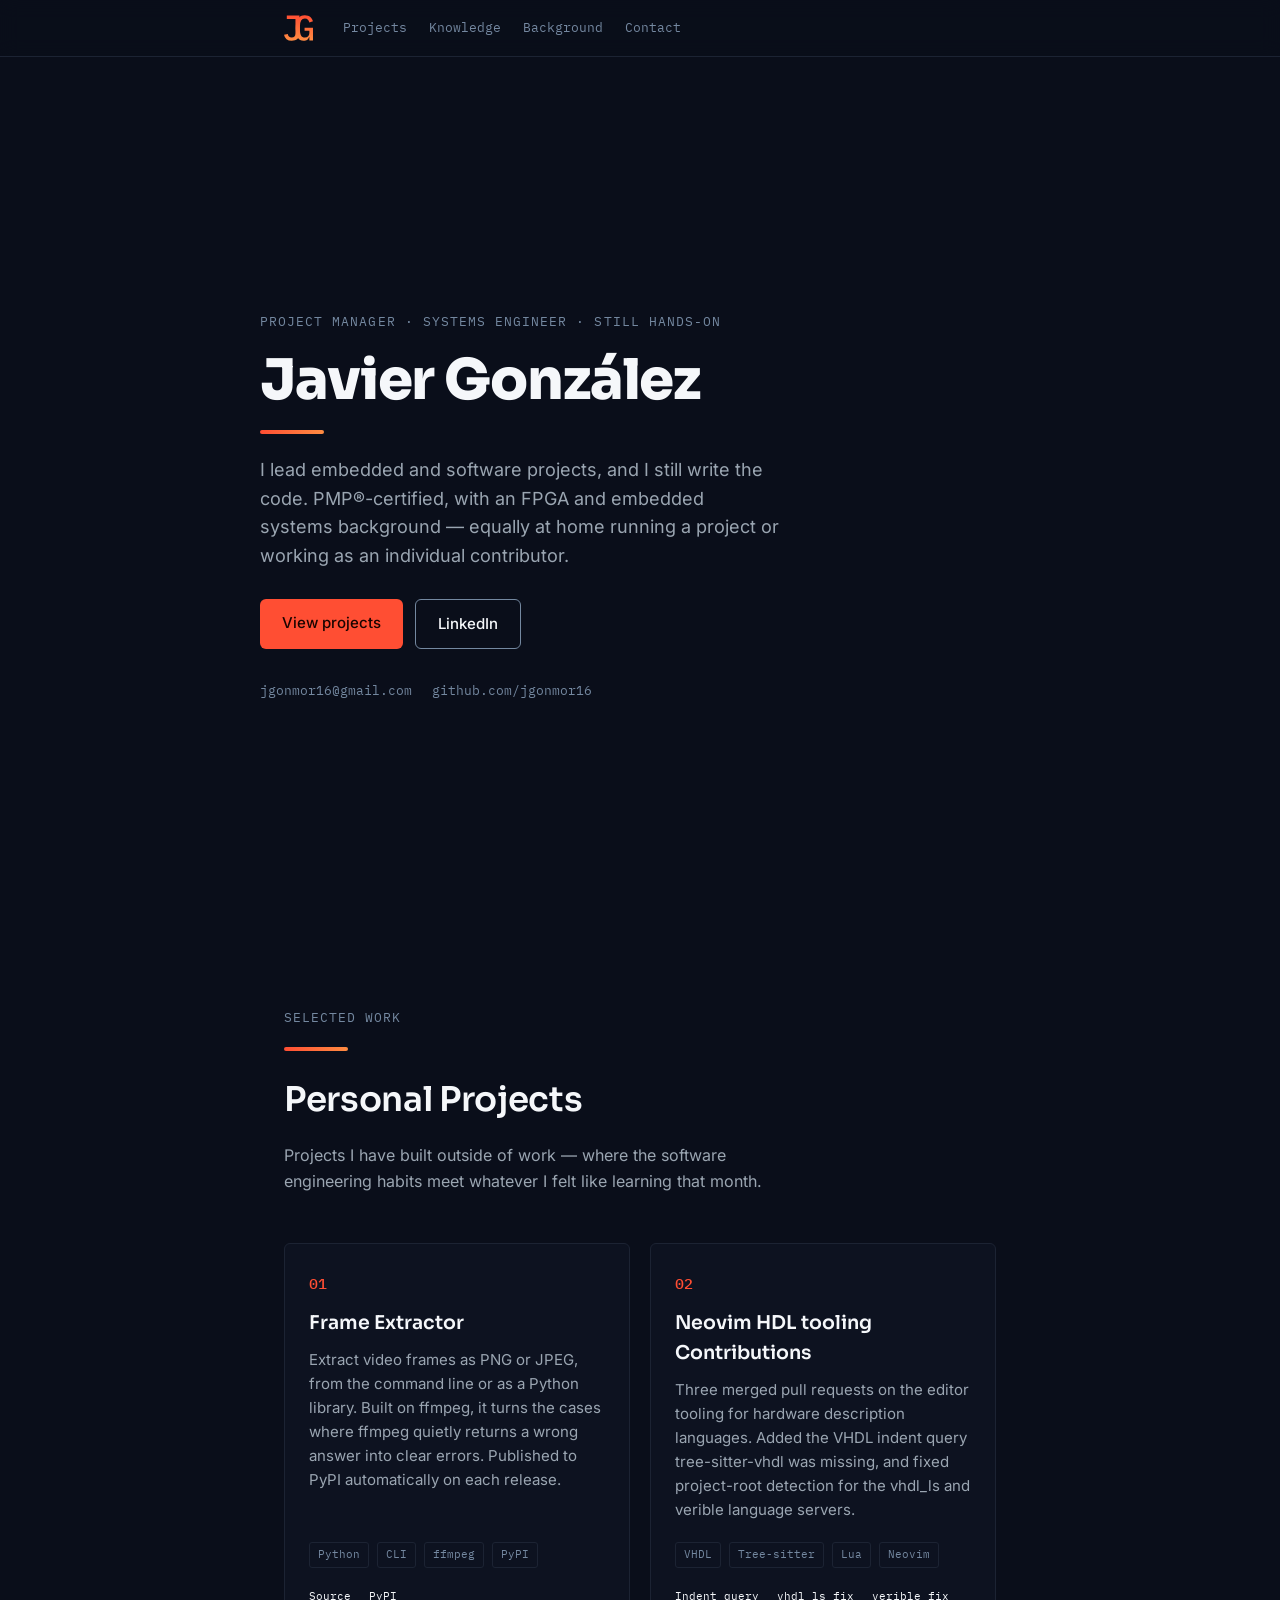
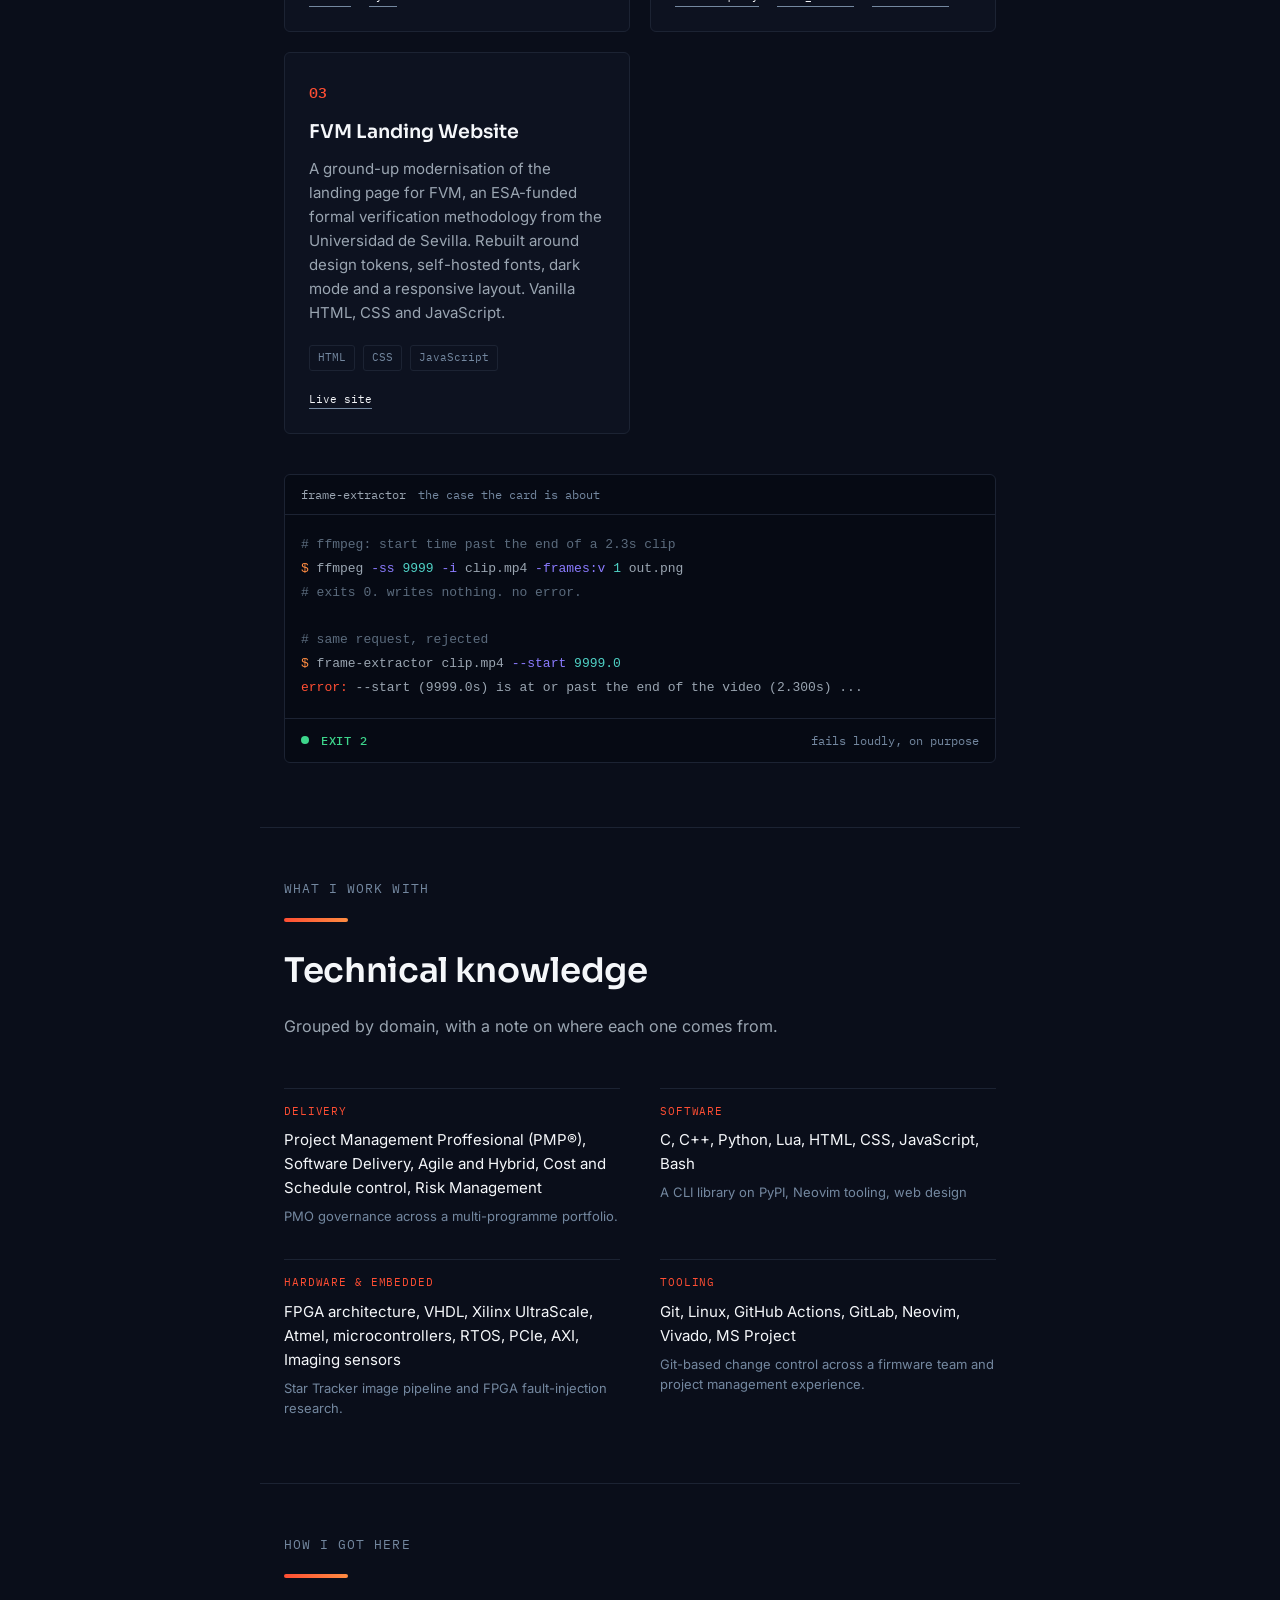
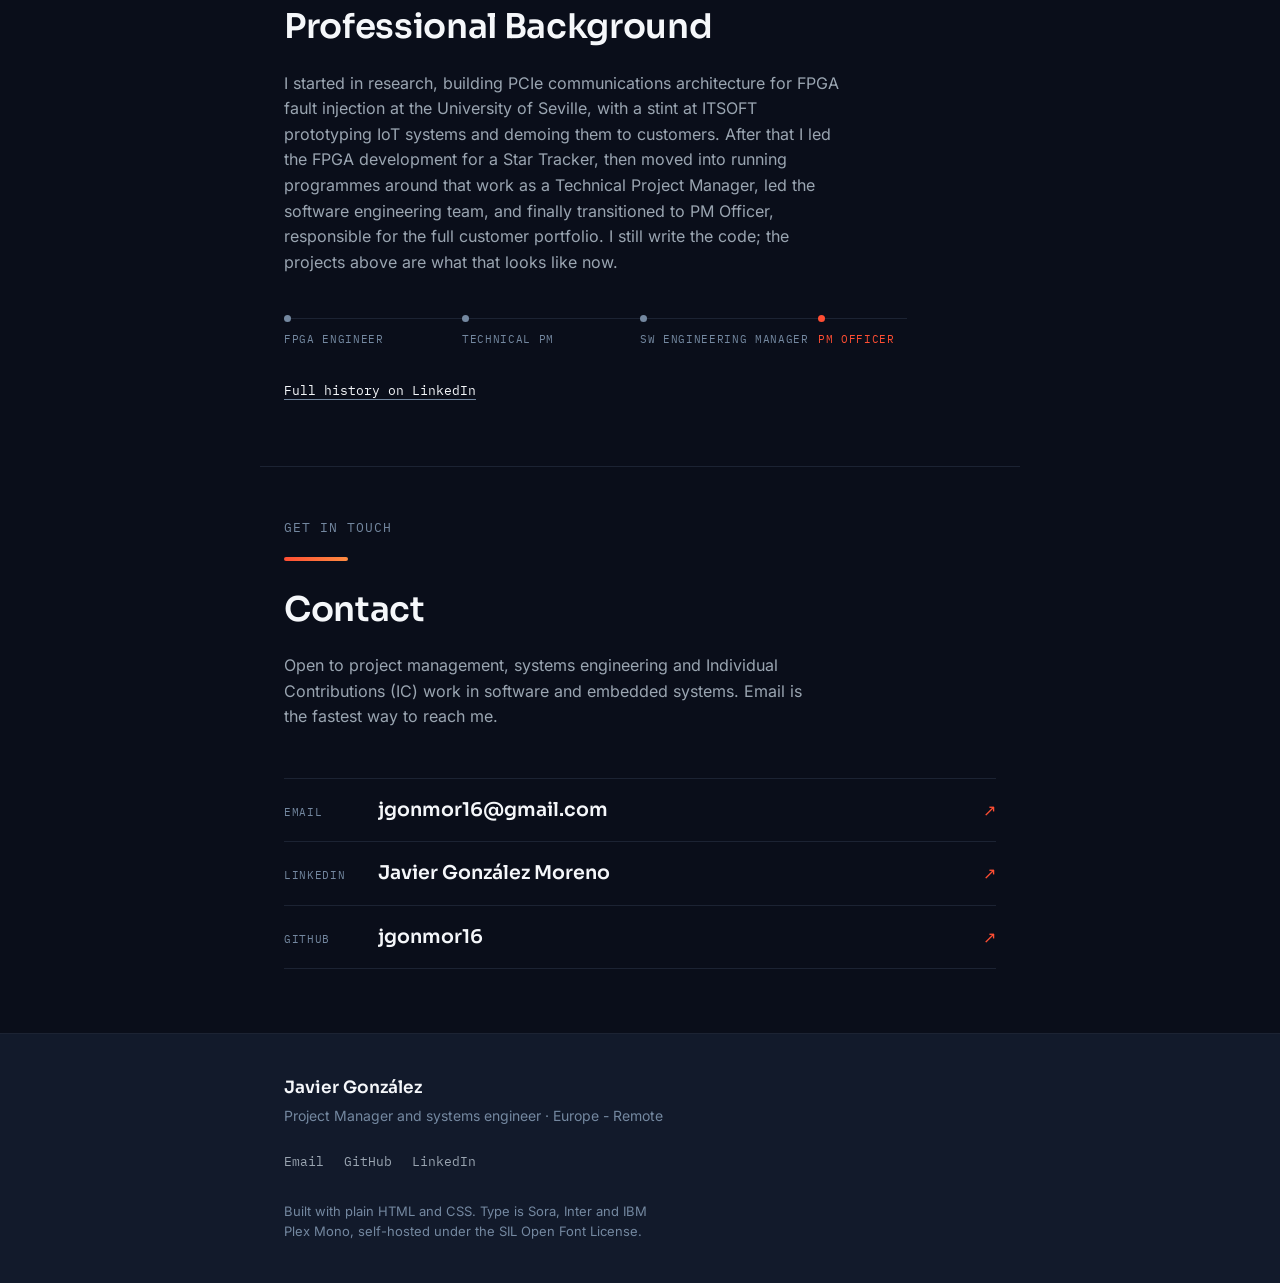
==== index.html @ 13bf718c "feat: reveal sections on scroll - Fade and lift each section as it enters the viewport, using   Inte" ====
<!DOCTYPE html>
<html lang="en">

<head>
  <meta charset="UTF-8">
  <meta name="viewport" content="width=device-width, initial-scale=1.0">

  <title>Javier González — Project Manager &amp; Systems Engineer</title>
  <meta name="description"
        content="Portfolio of Javier González: PMP-certified project manager and systems engineer with an FPGA and embedded background, still hands-on in Open Source Projects (various programming languages).">
  <meta property="og:title"
        content="Javier González — Project Manager &amp; Systems Engineer">
  <meta property="og:description"
        content="PMP-certified project manager and systems engineer with an FPGA and embedded background. Still hands-on: Open Source Projects (various programming languages).">
  <meta property="og:type" content="website">
  <meta property="og:url" content="https://jgonmor16.github.io/">
  <meta property="og:image" content="https://jgonmor16.github.io/assets/img/og-image.png">
  <meta property="og:image:width" content="1200">
  <meta property="og:image:height" content="630">
  <meta property="og:image:alt" content="Javier González — project manager and systems engineer">
  <meta name="twitter:card" content="summary_large_image">
  <meta name="theme-color" content="#0A0E1A">

  <link rel="icon" href="assets/img/favicon.ico" sizes="32x32">
  <link rel="icon" href="assets/img/favicon.svg" type="image/svg+xml">
  <link rel="apple-touch-icon" href="assets/img/apple-touch-icon.png">

  <link rel="preload" href="assets/fonts/sora-latin-800-normal.woff2" as="font"
    type="font/woff2" crossorigin>
  <link rel="preload" href="assets/fonts/inter-latin-400-normal.woff2" as="font"
    type="font/woff2" crossorigin>

  <link rel="stylesheet" href="assets/css/fonts.css">
  <link rel="stylesheet" href="assets/css/styles.css">
</head>

<body>

  <a class="skip-link" href="#main">Skip to content</a>

  <nav class="nav" aria-label="Main">
    <div class="nav__inner">
      <a class="nav__mark" href="./" aria-label="Home">
        <img src="assets/img/logo.svg" alt="" width="29" height="26">
      </a>
      <ul class="nav__list">
        <li><a href="#projects">Projects</a></li>
        <li><a href="#knowledge">Knowledge</a></li>
        <li><a href="#background">Background</a></li>
        <li><a href="#contact">Contact</a></li>
      </ul>
    </div>
  </nav>

  <main id="main">
    <section class="hero" aria-label="Introduction">
      <div class="hero__inner">
        <p class="eyebrow">
          Project manager &middot; systems engineer &middot; still hands-on
        </p>

        <h1>Javier González</h1>

        <div class="ignite-bar" aria-hidden="true"></div>

        <p class="hero__position">
          I lead embedded and software projects, and I still write the
          code. PMP&reg;-certified, with an FPGA and embedded systems
          background &mdash; equally at home running a project or working
          as an individual contributor.
        </p>

        <div class="hero__actions">
          <a class="btn btn--primary" href="#projects">View projects</a>
          <a class="btn btn--ghost"
            href="https://www.linkedin.com/in/jgonzalezmoreno/" target="_blank"
            rel="noopener">LinkedIn</a>
        </div>

        <ul class="hero__links" aria-label="Contact">
          <li>
            <a href="mailto:jgonmor16@gmail.com">jgonmor16@gmail.com</a>
          </li>
          <li>
            <a href="https://github.com/jgonmor16"
              target="_blank" rel="noopener">github.com/jgonmor16</a>
          </li>
        </ul>
      </div>
    </section>

    <section class="section" id="projects" aria-labelledby="projects-title">
      <p class="eyebrow">Selected work</p>
      <div class="ignite-bar" aria-hidden="true"></div>
      <h2 class="section__title" id="projects-title">Personal Projects</h2>
      <p class="section__lead">
        Projects I have built outside of work &mdash; where the software
        engineering habits meet whatever I felt like learning that month.
      </p>

      <ul class="projects">

        <!-- Frame Extractor -->
        <li class="project">
          <p class="project__index">01</p>
          <h3 class="project__name">Frame Extractor</h3>
          <p class="project__desc">
            Extract video frames as PNG or JPEG, from the command line or as a
            Python library. Built on ffmpeg, it turns the cases where ffmpeg
            quietly returns a wrong answer into clear errors. Published to PyPI
            automatically on each release.
          </p>
          <ul class="project__tags">
            <li>Python</li>
            <li>CLI</li>
            <li>ffmpeg</li>
            <li>PyPI</li>
          </ul>
          <div class="project__links">
            <a href="https://github.com/jgonmor16/frame-extractor"
              target="_blank" rel="noopener">Source</a>
            <a href="https://pypi.org/project/frame-extractor-ffmpeg/"
              target="_blank" rel="noopener">PyPI</a>
          </div>
        </li>

        <!-- Open Source Contributions -->
        <li class="project">
          <p class="project__index">02</p>
          <h3 class="project__name">Neovim HDL tooling Contributions</h3>
          <p class="project__desc">
            Three merged pull requests on the editor tooling for hardware
            description languages. Added the VHDL indent query tree-sitter-vhdl
            was missing, and fixed project-root detection for the vhdl_ls and
            verible language servers.
          </p>
          <ul class="project__tags">
            <li>VHDL</li>
            <li>Tree-sitter</li>
            <li>Lua</li>
            <li>Neovim</li>
          </ul>
          <div class="project__links">
            <a href="https://github.com/jpt13653903/tree-sitter-vhdl/pull/75"
              target="_blank" rel="noopener">Indent query</a>
            <a href="https://github.com/neovim/nvim-lspconfig/pull/4506"
              target="_blank" rel="noopener">vhdl_ls fix</a>
            <a href="https://github.com/neovim/nvim-lspconfig/pull/4498"
              target="_blank" rel="noopener">verible fix</a>
          </div>
        </li>

        <!-- FVM Website -->
        <li class="project">
          <p class="project__index">03</p>
          <h3 class="project__name">FVM Landing Website</h3>
          <p class="project__desc">
            A ground-up modernisation of the landing page for FVM, an ESA-funded
            formal verification methodology from the Universidad de Sevilla.
            Rebuilt around design tokens, self-hosted fonts, dark mode and a
            responsive layout. Vanilla HTML, CSS and JavaScript.
          </p>
          <ul class="project__tags">
            <li>HTML</li>
            <li>CSS</li>
            <li>JavaScript</li>
          </ul>
          <div class="project__links">
            <a href="https://fvm.us.es/"
              target="_blank" rel="noopener">Live site</a>
          </div>
        </li>
      </ul>

      <figure class="term" aria-label="ffmpeg silent failure versus
        frame-extractor">
        <figcaption class="term__bar">
          <span class="term__label">frame-extractor</span>
          <span class="term__note">the case the card is about</span>
        </figcaption>
        <pre class="term__code"><code><span class="tok-c"># ffmpeg: start time past the end of a 2.3s clip</span>
<span class="tok-p">$</span> ffmpeg <span class="tok-k">-ss</span> <span class="tok-n">9999</span> <span class="tok-k">-i</span> clip.mp4 <span class="tok-k">-frames:v</span> <span class="tok-n">1</span> out.png
<span class="tok-c"># exits 0. writes nothing. no error.</span>

<span class="tok-c"># same request, rejected</span>
<span class="tok-p">$</span> frame-extractor clip.mp4 <span class="tok-k">--start</span> <span class="tok-n">9999.0</span>
<span class="tok-e">error:</span> --start (9999.0s) is at or past the end of the video (2.300s) ...</code></pre>
        <figcaption class="term__verdict">
          <span class="term__dot" aria-hidden="true"></span>
          EXIT 2
          <span class="term__meta">fails loudly, on purpose</span>
        </figcaption>
      </figure>

    </section>

    <section class="section" id="knowledge" aria-labelledby="knowledge-title">
      <p class="eyebrow">What I work with</p>
      <div class="ignite-bar" aria-hidden="true"></div>
      <h2 class="section__title" id="knowledge-title">Technical knowledge</h2>
      <p class="section__lead">
        Grouped by domain, with a note on where each one comes from.
      </p>

      <dl class="knowledge">

        <div class="knowledge__group">
          <dt class="knowledge__domain">Delivery</dt>
          <dd class="knowledge__items">
            Project Management Proffesional (PMP&reg;), Software Delivery, Agile
            and Hybrid, Cost and Schedule control, Risk Management
          </dd>
          <dd class="knowledge__note">
            PMO governance across a multi-programme portfolio.
          </dd>
        </div>

        <div class="knowledge__group">
          <dt class="knowledge__domain">Software</dt>
          <dd class="knowledge__items">
            C, C++, Python, Lua, HTML, CSS, JavaScript, Bash
          </dd>
          <dd class="knowledge__note">
            A CLI library on PyPI, Neovim tooling, web design
          </dd>
        </div>

        <div class="knowledge__group">
          <dt class="knowledge__domain">Hardware &amp; embedded</dt>
          <dd class="knowledge__items">
            FPGA architecture, VHDL, Xilinx UltraScale, Atmel, microcontrollers,
            RTOS, PCIe, AXI, Imaging sensors
          </dd>
          <dd class="knowledge__note">
            Star Tracker image pipeline and FPGA fault-injection research.
          </dd>
        </div>

        <div class="knowledge__group">
          <dt class="knowledge__domain">Tooling</dt>
          <dd class="knowledge__items">
            Git, Linux, GitHub Actions, GitLab, Neovim, Vivado, MS Project
          </dd>
          <dd class="knowledge__note">
            Git-based change control across a firmware team and project
            management experience.
          </dd>
        </div>

      </dl>
    </section>

    <section class="section" id="background"
      aria-labelledby="background-title">
      <p class="eyebrow">How I got here</p>
      <div class="ignite-bar" aria-hidden="true"></div>
      <h2 class="section__title"
        id="background-title">Professional Background</h2>

      <p class="background__text">
        I started in research, building PCIe communications architecture for
        FPGA fault injection at the University of Seville, with a stint at
        ITSOFT prototyping IoT systems and demoing them to customers. After that
        I led the FPGA development for a Star Tracker, then moved into running
        programmes around that work as a Technical Project Manager, led the
        software engineering team, and finally transitioned to PM Officer,
        responsible for the full customer portfolio. I still write the code;
        the projects above are what that looks like now.
      </p>

      <ol class="arc" aria-label="Career progression">
        <li class="arc__step">FPGA Engineer</li>
        <li class="arc__step">Technical PM</li>
        <li class="arc__step">SW Engineering Manager</li>
        <li class="arc__step arc__step--current">PM Officer</li>
      </ol>

      <p class="background__more">
        <a href="https://www.linkedin.com/in/jgonzalezmoreno/"
          target="_blank" rel="noopener">Full history on LinkedIn</a>
      </p>
    </section>

    <section class="section" id="contact" aria-labelledby="contact-title">
      <p class="eyebrow">Get in touch</p>
      <div class="ignite-bar" aria-hidden="true"></div>
      <h2 class="section__title" id="contact-title">Contact</h2>
      <p class="section__lead">
        Open to project management, systems engineering and Individual
        Contributions (IC) work in software and embedded systems. Email
        is the fastest way to reach me.
      </p>

      <ul class="contact">
        <li>
          <a href="mailto:jgonmor16@gmail.com">
            <span class="contact__label">Email</span>
            <span class="contact__value">jgonmor16@gmail.com</span>
            <span class="contact__arrow" aria-hidden="true">&#8599;</span>
          </a>
        </li>
        <li>
          <a href="https://www.linkedin.com/in/jgonzalezmoreno/"
          target="_blank" rel="noopener">
            <span class="contact__label">LinkedIn</span>
            <span class="contact__value">Javier González Moreno</span>
            <span class="contact__arrow" aria-hidden="true">&#8599;</span>
          </a>
        </li>
        <li>
          <a href="https://github.com/jgonmor16"
          target="_blank" rel="noopener">
            <span class="contact__label">GitHub</span>
            <span class="contact__value">jgonmor16</span>
            <span class="contact__arrow" aria-hidden="true">&#8599;</span>
          </a>
        </li>
      </ul>

  </main>

  <footer class="foot">
    <div class="foot__inner">
      <p class="foot__name">Javier González</p>
      <p class="foot__role">
        Project Manager and systems engineer &middot; Europe - Remote
      </p>
      <ul class="foot__links">
        <li>
          <a href="mailto:jgonmor16@gmail.com">Email</a>
        </li>
        <li>
          <a href="https://github.com/jgonmor16"
            target="_blank" rel="noopener">GitHub</a>
        </li>
        <li>
          <a href="https://www.linkedin.com/in/jgonzalezmoreno/"
            target="_blank" rel="noopener">LinkedIn</a>
        </li>
      </ul>
      <p class="foot__colophon">
        Built with plain HTML and CSS. Type is Sora, Inter and IBM
        Plex Mono, self-hosted under the SIL Open Font License.
      </p>
    </div>
  </footer>

  <script src="assets/js/nav.js" defer></script>
  <script src="assets/js/motion.js" defer></script>

</body>

</html>
---- assets/css/fonts.css ----
/* Self-hosted open source fonts.
   Sora, Inter and IBM Plex Mono are all licensed under the
   SIL Open Font License 1.1. See fonts/OFL.txt for full terms.
   Served locally so the page makes no third-party requests. */

/* ---------- Sora (display) ---------- */
@font-face {
  font-family: 'Sora';
  font-style: normal;
  font-weight: 600;
  font-display: swap;
  src: url('../fonts/sora-latin-600-normal.woff2') format('woff2');
  unicode-range:
    U+0000-00FF, U+0131, U+0152-0153, U+02BB-02BC, U+02C6, U+02DA,
    U+02DC, U+0304, U+0308, U+0329, U+2000-206F, U+2074, U+20AC,
    U+2122, U+2191, U+2193, U+2212, U+2215, U+FEFF, U+FFFD;
}

@font-face {
  font-family: 'Sora';
  font-style: normal;
  font-weight: 600;
  font-display: swap;
  src: url('../fonts/sora-latin-ext-600-normal.woff2') format('woff2');
  unicode-range:
    U+0100-02BA, U+02BD-02C5, U+02C7-02CC, U+02CE-02D7, U+02DD-02FF,
    U+1D00-1DBF, U+1E00-1E9F, U+1EF2-1EFF, U+2020, U+20A0-20AB,
    U+20AD-20C0, U+2113, U+2C60-2C7F, U+A720-A7FF;
}

@font-face {
  font-family: 'Sora';
  font-style: normal;
  font-weight: 800;
  font-display: swap;
  src: url('../fonts/sora-latin-800-normal.woff2') format('woff2');
  unicode-range:
    U+0000-00FF, U+0131, U+0152-0153, U+02BB-02BC, U+02C6, U+02DA,
    U+02DC, U+0304, U+0308, U+0329, U+2000-206F, U+2074, U+20AC,
    U+2122, U+2191, U+2193, U+2212, U+2215, U+FEFF, U+FFFD;
}

@font-face {
  font-family: 'Sora';
  font-style: normal;
  font-weight: 800;
  font-display: swap;
  src: url('../fonts/sora-latin-ext-800-normal.woff2') format('woff2');
  unicode-range:
    U+0100-02BA, U+02BD-02C5, U+02C7-02CC, U+02CE-02D7, U+02DD-02FF,
    U+1D00-1DBF, U+1E00-1E9F, U+1EF2-1EFF, U+2020, U+20A0-20AB,
    U+20AD-20C0, U+2113, U+2C60-2C7F, U+A720-A7FF;
}

/* ---------- Inter (body) ---------- */
@font-face {
  font-family: 'Inter';
  font-style: normal;
  font-weight: 400;
  font-display: swap;
  src: url('../fonts/inter-latin-400-normal.woff2') format('woff2');
  unicode-range:
    U+0000-00FF, U+0131, U+0152-0153, U+02BB-02BC, U+02C6, U+02DA,
    U+02DC, U+0304, U+0308, U+0329, U+2000-206F, U+2074, U+20AC,
    U+2122, U+2191, U+2193, U+2212, U+2215, U+FEFF, U+FFFD;
}

@font-face {
  font-family: 'Inter';
  font-style: normal;
  font-weight: 400;
  font-display: swap;
  src: url('../fonts/inter-latin-ext-400-normal.woff2') format('woff2');
  unicode-range:
    U+0100-02BA, U+02BD-02C5, U+02C7-02CC, U+02CE-02D7, U+02DD-02FF,
    U+1D00-1DBF, U+1E00-1E9F, U+1EF2-1EFF, U+2020, U+20A0-20AB,
    U+20AD-20C0, U+2113, U+2C60-2C7F, U+A720-A7FF;
}

@font-face {
  font-family: 'Inter';
  font-style: normal;
  font-weight: 500;
  font-display: swap;
  src: url('../fonts/inter-latin-500-normal.woff2') format('woff2');
  unicode-range:
    U+0000-00FF, U+0131, U+0152-0153, U+02BB-02BC, U+02C6, U+02DA,
    U+02DC, U+0304, U+0308, U+0329, U+2000-206F, U+2074, U+20AC,
    U+2122, U+2191, U+2193, U+2212, U+2215, U+FEFF, U+FFFD;
}

@font-face {
  font-family: 'Inter';
  font-style: normal;
  font-weight: 500;
  font-display: swap;
  src: url('../fonts/inter-latin-ext-500-normal.woff2') format('woff2');
  unicode-range:
    U+0100-02BA, U+02BD-02C5, U+02C7-02CC, U+02CE-02D7, U+02DD-02FF,
    U+1D00-1DBF, U+1E00-1E9F, U+1EF2-1EFF, U+2020, U+20A0-20AB,
    U+20AD-20C0, U+2113, U+2C60-2C7F, U+A720-A7FF;
}

@font-face {
  font-family: 'Inter';
  font-style: normal;
  font-weight: 600;
  font-display: swap;
  src: url('../fonts/inter-latin-600-normal.woff2') format('woff2');
  unicode-range:
    U+0000-00FF, U+0131, U+0152-0153, U+02BB-02BC, U+02C6, U+02DA,
    U+02DC, U+0304, U+0308, U+0329, U+2000-206F, U+2074, U+20AC,
    U+2122, U+2191, U+2193, U+2212, U+2215, U+FEFF, U+FFFD;
}

@font-face {
  font-family: 'Inter';
  font-style: normal;
  font-weight: 600;
  font-display: swap;
  src: url('../fonts/inter-latin-ext-600-normal.woff2') format('woff2');
  unicode-range:
    U+0100-02BA, U+02BD-02C5, U+02C7-02CC, U+02CE-02D7, U+02DD-02FF,
    U+1D00-1DBF, U+1E00-1E9F, U+1EF2-1EFF, U+2020, U+20A0-20AB,
    U+20AD-20C0, U+2113, U+2C60-2C7F, U+A720-A7FF;
}

/* ---------- IBM Plex Mono (accent) ---------- */
@font-face {
  font-family: 'IBM Plex Mono';
  font-style: normal;
  font-weight: 400;
  font-display: swap;
  src: url('../fonts/ibm-plex-mono-latin-400-normal.woff2') format('woff2');
  unicode-range:
    U+0000-00FF, U+0131, U+0152-0153, U+02BB-02BC, U+02C6, U+02DA,
    U+02DC, U+0304, U+0308, U+0329, U+2000-206F, U+2074, U+20AC,
    U+2122, U+2191, U+2193, U+2212, U+2215, U+FEFF, U+FFFD;
}

@font-face {
  font-family: 'IBM Plex Mono';
  font-style: normal;
  font-weight: 400;
  font-display: swap;
  src: url('../fonts/ibm-plex-mono-latin-ext-400-normal.woff2') format('woff2');
  unicode-range:
    U+0100-02BA, U+02BD-02C5, U+02C7-02CC, U+02CE-02D7, U+02DD-02FF,
    U+1D00-1DBF, U+1E00-1E9F, U+1EF2-1EFF, U+2020, U+20A0-20AB,
    U+20AD-20C0, U+2113, U+2C60-2C7F, U+A720-A7FF;
}

@font-face {
  font-family: 'IBM Plex Mono';
  font-style: normal;
  font-weight: 500;
  font-display: swap;
  src: url('../fonts/ibm-plex-mono-latin-500-normal.woff2') format('woff2');
  unicode-range:
    U+0000-00FF, U+0131, U+0152-0153, U+02BB-02BC, U+02C6, U+02DA,
    U+02DC, U+0304, U+0308, U+0329, U+2000-206F, U+2074, U+20AC,
    U+2122, U+2191, U+2193, U+2212, U+2215, U+FEFF, U+FFFD;
}

@font-face {
  font-family: 'IBM Plex Mono';
  font-style: normal;
  font-weight: 500;
  font-display: swap;
  src: url('../fonts/ibm-plex-mono-latin-ext-500-normal.woff2') format('woff2');
  unicode-range:
    U+0100-02BA, U+02BD-02C5, U+02C7-02CC, U+02CE-02D7, U+02DD-02FF,
    U+1D00-1DBF, U+1E00-1E9F, U+1EF2-1EFF, U+2020, U+20A0-20AB,
    U+20AD-20C0, U+2113, U+2C60-2C7F, U+A720-A7FF;
}
---- assets/css/styles.css ----
/* ---------- Design tokens ---------- */
:root {
  --bg: #0A0E1A;
  --surface: #0D1220;
  --surface-2: #121A2B;
  --line: #1C2333;
  --line-strong: #2A3654;

  --text-primary: #F5F7FA;
  --text-secondary: #9AA5B1;
  --text-muted: #7488A0;
  --text-faint: #7488A0;

  --accent: #FF4E33;
  --accent-2: #FF8C42;

  --signal: #3DD68C;
  --info: #8B7BFF;

  /* Syntax, for code panels. */
  --tok-kw: #FF8C42;
  --tok-str: #3DD68C;
  --tok-fn: #8B7BFF;
  --tok-num: #4FD1C5;
  --tok-comment: #5B6B7D;
  --tok-err: #FF4E33;

  --font-display: 'Sora', sans-serif;
  --font-body: 'Inter', sans-serif;
  --font-mono: 'IBM Plex Mono', monospace;

  --radius: 6px;
  --container: 760px;
  --section-gap: clamp(44px, 5vw, 64px);
  --nav-h: 56px;
}

/* ---------- Reset ---------- */
*,
*::before,
*::after {
  box-sizing: border-box;
}

html {
  scroll-behavior: smooth;
}

body {
  margin: 0;
  background: var(--bg);
  color: var(--text-primary);
  font-family: var(--font-body);
  line-height: 1.6;
  -webkit-font-smoothing: antialiased;
}

img {
  max-width: 100%;
  display: block;
}

/* ---------- Accessibility: focus + skip link ---------- */
a:focus-visible,
button:focus-visible {
  outline: 2px solid var(--accent-2);
  outline-offset: 3px;
}

.skip-link {
  position: absolute;
  left: -999px;
  top: 0;
  background: var(--accent);
  color: #1a0400;
  padding: 10px 16px;
  border-radius: var(--radius);
  font-family: var(--font-mono);
  font-size: 14px;
  z-index: 100;
}

.skip-link:focus {
  left: 16px;
  top: 16px;
}

/* ---------- Section marker (reused across every section) ---------- */
.eyebrow {
  font-family: var(--font-mono);
  font-size: clamp(11px, 1.2vw, 13px);
  color: var(--text-muted);
  letter-spacing: 0.08em;
  text-transform: uppercase;
  margin: 0 0 18px;
}

.ignite-bar {
  width: 64px;
  height: 4px;
  border-radius: 2px;
  background: linear-gradient(90deg, var(--accent), var(--accent-2));
  margin: 0 0 22px;
}

.hero .ignite-bar {
  animation: ignite 1s ease-out;
}

.js .reveal.is-visible .ignite-bar {
  animation: ignite 0.9s ease-out;
}

@keyframes ignite {
  from {
    width: 0;
    opacity: 0.3;
  }

  to {
    width: 64px;
    opacity: 1;
  }
}

@media (prefers-reduced-motion: reduce) {
  .ignite-bar {
    animation: none;
  }

  html {
    scroll-behavior: auto;
  }
}

/* ---------- Motion ---------- */
@media (prefers-reduced-motion: no-preference) {
  .js .reveal>* {
    opacity: 0;
    transform: translateY(14px);
    transition: opacity 0.55s cubic-bezier(.2, .7, .3, 1),
      transform 0.55s cubic-bezier(.2, .7, .3, 1);
  }

  .js .reveal.is-visible>* {
    opacity: 1;
    transform: none;
  }

  .js .reveal>*:nth-child(2) {
    transition-delay: 60ms;
  }

  .js .reveal>*:nth-child(3) {
    transition-delay: 120ms;
  }

  .js .reveal>*:nth-child(4) {
    transition-delay: 180ms;
  }

  .js .reveal>*:nth-child(5) {
    transition-delay: 240ms;
  }

  .js .reveal>*:nth-child(6) {
    transition-delay: 300ms;
  }

  /* Cards, knowledge groups and contact rows stagger within
     their own container rather than with the section. */
  .js .reveal .project,
  .js .reveal .knowledge__group,
  .js .reveal .contact li {
    opacity: 0;
    transform: translateY(12px);
    transition: opacity 0.5s cubic-bezier(.2, .7, .3, 1),
      transform 0.5s cubic-bezier(.2, .7, .3, 1),
      border-color 0.2s ease;
  }

  .js .reveal.is-visible .project,
  .js .reveal.is-visible .knowledge__group,
  .js .reveal.is-visible .contact li {
    opacity: 1;
    transform: none;
  }

  .js .reveal .project:nth-child(2),
  .js .reveal .knowledge__group:nth-child(2),
  .js .reveal .contact li:nth-child(2) {
    transition-delay: 90ms;
  }

  .js .reveal .project:nth-child(3),
  .js .reveal .knowledge__group:nth-child(3),
  .js .reveal .contact li:nth-child(3) {
    transition-delay: 180ms;
  }

  .js .reveal .knowledge__group:nth-child(4) {
    transition-delay: 270ms;
  }

  /* The hover lift must win over the reveal's transform. */
  .js .reveal.is-visible .project:hover {
    transform: translateY(-2px);
  }

  .term__dot {
    animation: pulse 2.4s cubic-bezier(.2, .7, .3, 1) infinite;
  }
}

@keyframes pulse {

  0%,
  100% {
    opacity: 1;
  }

  50% {
    opacity: 0.45;
  }
}

/* ---------- Nav ---------- */
/* scroll-padding stops an anchored section landing
   underneath the sticky bar. */
html {
  scroll-padding-top: calc(var(--nav-h) + 12px);
}

.nav {
  position: sticky;
  top: 0;
  z-index: 50;
  background: color-mix(in srgb, var(--bg) 86%, transparent);
  backdrop-filter: blur(10px);
  border-bottom: 1px solid var(--line);
}

.nav__inner {
  display: flex;
  align-items: center;
  gap: 20px;
  min-height: var(--nav-h);
  max-width: var(--container);
  margin: 0 auto;
  padding: 0 24px;
}

.nav__mark {
  display: flex;
  align-items: center;
  flex: 0 0 auto;
}

.nav__mark img {
  display: block;
}

.nav__list {
  display: flex;
  flex-wrap: wrap;
  align-items: center;
  gap: 2px;
  margin: 0;
  padding: 0;
  list-style: none;
}

.nav__list a {
  display: block;
  position: relative;
  padding: 6px 10px;
  border-radius: 4px;
  font-family: var(--font-mono);
  font-size: 13px;
  color: var(--text-muted);
  text-decoration: none;
  transition: color 0.15s ease, background 0.15s ease;
}

.nav__list a:hover {
  color: var(--text-primary);
  background: var(--surface);
}

.nav__list a[aria-current="true"] {
  color: var(--text-primary);
}

.nav__list a[aria-current="true"]::after {
  content: "";
  position: absolute;
  left: 10px;
  right: 10px;
  bottom: 0;
  height: 2px;
  border-radius: 1px;
  background: linear-gradient(90deg, var(--accent), var(--accent-2));
}

@media (max-width: 460px) {
  .nav__mark {
    display: none;
  }

  .nav__list a {
    padding: 6px 7px;
    font-size: 12px;
  }
}

/* ---------- Hero ---------- */
.hero {
  min-height: 100svh;
  display: flex;
  align-items: center;
  padding: 96px 24px;
}

.hero__inner {
  max-width: var(--container);
  margin: 0 auto;
  width: 100%;
}

.hero h1 {
  font-family: var(--font-display);
  font-weight: 800;
  font-size: clamp(36px, 7vw, 56px);
  letter-spacing: -0.02em;
  line-height: 1.05;
  margin: 0 0 20px;
}

.hero__position {
  color: var(--text-secondary);
  font-size: clamp(16px, 2vw, 18px);
  max-width: 520px;
  margin: 0 0 28px;
}

.hero__links {
  display: flex;
  flex-wrap: wrap;
  gap: 20px;
  list-style: none;
  margin: 32px 0 0;
  padding: 0;
  font-family: var(--font-mono);
  font-size: 13px;
}

.hero__links a {
  color: var(--text-muted);
  text-decoration: none;
  border-bottom: 1px solid transparent;
  transition: color 0.15s ease, border-color 0.15s ease;
}

.hero__links a:hover {
  color: var(--text-primary);
  border-bottom-color: var(--accent);
}

.hero__actions {
  display: flex;
  flex-wrap: wrap;
  gap: 12px;
}

/* ---------- Buttons ---------- */
.btn {
  display: inline-block;
  font-family: var(--font-body);
  font-weight: 500;
  font-size: 15px;
  padding: 12px 22px;
  border-radius: var(--radius);
  text-decoration: none;
  transition: transform 0.15s ease, background 0.15s ease;
}

.btn:hover {
  transform: translateY(-1px);
}

.btn--primary {
  background: var(--accent);
  color: #1a0400;
}

.btn--primary:hover {
  background: var(--accent-2);
}

.btn--ghost {
  background: transparent;
  color: var(--text-primary);
  border: 1px solid var(--text-muted);
}

.btn--ghost:hover {
  border-color: var(--text-primary);
}

/* ---------- Layout primitives ---------- */
.section+.section {
  border-top: 1px solid var(--line);
}

.section {
  padding: clamp(36px, 4vw, 52px) 24px var(--section-gap);
  max-width: var(--container);
  margin: 0 auto;
}

.section__title {
  font-family: var(--font-display);
  font-weight: 600;
  font-size: clamp(26px, 4vw, 34px);
  letter-spacing: -0.01em;
  margin: 0 0 16px;
}

.section__lead {
  color: var(--text-secondary);
  max-width: 520px;
  margin: 0 0 48px;
}

/* ---------- Project cards ---------- */
.projects {
  display: grid;
  gap: 20px;
  grid-template-columns: 1fr;
  list-style: none;
  margin: 0;
  padding: 0;
}

@media (min-width: 720px) {
  .projects {
    grid-template-columns: 1fr 1fr;
  }
}

.project {
  position: relative;
  display: flex;
  flex-direction: column;
  padding: 28px 24px 24px;
  border: 1px solid var(--line);
  border-radius: var(--radius);
  background: var(--surface);
  transition: border-color 0.2s ease, transform 0.2s ease;
}

.project:hover {
  border-color: var(--accent);
  transform: translateY(-2px);
}

.project__index {
  font-family: var(--font-mono);
  font-size: 15px;
  font-weight: 500;
  color: var(--accent);
  margin: 0 0 12px;
}

.project__name {
  font-family: var(--font-display);
  font-weight: 600;
  font-size: 19px;
  margin: 0 0 10px;
}

.project__desc {
  color: var(--text-secondary);
  font-size: 15px;
  margin: 0 0 20px;
  flex-grow: 1;
}

.project__tags {
  display: flex;
  flex-wrap: wrap;
  gap: 8px;
  list-style: none;
  margin: 0 0 20px;
  padding: 0;
}

.project__tags li {
  font-family: var(--font-mono);
  font-size: 11px;
  color: var(--text-muted);
  border: 1px solid var(--line);
  border-radius: 3px;
  padding: 3px 8px;
}

.project__links {
  display: flex;
  flex-wrap: wrap;
  gap: 18px;
  font-family: var(--font-mono);
  font-size: 11px;
}

.project__links a {
  color: var(--text-primary);
  text-decoration: none;
  white-space: nowrap;
  border-bottom: 1px solid var(--text-muted);
  transition: border-color 0.15s ease;
}

.project__links a:hover {
  border-bottom-color: var(--accent);
}

/* ---------- Technical knowledge ---------- */
.knowledge {
  display: grid;
  gap: 28px;
  grid-template-columns: 1fr;
  margin: 0;
  padding: 0;
}

@media (min-width: 720px) {
  .knowledge {
    grid-template-columns: 1fr 1fr;
    gap: 32px 40px;
  }
}

.knowledge__group {
  border-top: 1px solid var(--line);
  padding-top: 14px;
}

.knowledge__domain {
  font-family: var(--font-mono);
  font-size: 11px;
  color: var(--accent);
  letter-spacing: 0.08em;
  text-transform: uppercase;
  margin: 0 0 8px;
}

.knowledge__items {
  margin: 0 0 6px;
  font-size: 15px;
}

.knowledge__note {
  margin: 0;
  font-size: 13px;
  color: var(--text-muted);
}

/* ---------- Background ---------- */
.background__text {
  color: var(--text-secondary);
  max-width: 560px;
  margin: 0 0 40px;
}

.arc {
  display: flex;
  flex-wrap: wrap;
  list-style: none;
  margin: 0 0 32px;
  padding: 0;
}

.arc__step {
  position: relative;
  flex: 1 1 120px;
  padding-top: 16px;
  font-family: var(--font-mono);
  font-size: 11px;
  color: var(--text-muted);
  letter-spacing: 0.06em;
  text-transform: uppercase;
}

/* The rail runs behind each step; the last one stops halfway
   so the line ends at the current role rather than running on. */
.arc__step::before {
  content: "";
  position: absolute;
  top: 3px;
  left: 0;
  right: 0;
  height: 1px;
  background: var(--line);
}

.arc__step:last-child::before {
  right: 50%;
}

.arc__step::after {
  content: "";
  position: absolute;
  top: 0;
  left: 0;
  width: 7px;
  height: 7px;
  border-radius: 50%;
  background: var(--text-muted);
}

.arc__step--current {
  color: var(--accent);
}

.arc__step--current::after {
  background: var(--accent);
}

.background__more {
  margin: 0;
  font-family: var(--font-mono);
  font-size: 13px;
}

.background__more a {
  color: var(--text-primary);
  text-decoration: none;
  border-bottom: 1px solid var(--text-muted);
  transition: border-color 0.15s ease;
}

.background__more a:hover {
  border-bottom-color: var(--accent);
}

/* ---------- Contact ---------- */
.contact {
  list-style: none;
  margin: 0;
  padding: 0;
  border-top: 1px solid var(--line);
}

.contact a {
  display: flex;
  align-items: baseline;
  gap: 8px 16px;
  padding: 16px 0;
  border-bottom: 1px solid var(--line);
  text-decoration: none;
  color: var(--text-primary);
  transition: border-color 0.2s ease;
}

.contact a:hover {
  border-bottom-color: var(--accent);
}

.contact__label {
  font-family: var(--font-mono);
  font-size: 11px;
  color: var(--text-muted);
  letter-spacing: 0.06em;
  text-transform: uppercase;
  flex: 0 0 78px;
}

.contact__value {
  font-family: var(--font-display);
  font-weight: 600;
  font-size: clamp(16px, 2.2vw, 19px);
  flex: 1 1 auto;
  min-width: 0;
  overflow-wrap: anywhere;
  transition: color 0.2s ease;
}

.contact__arrow {
  color: var(--accent);
  flex: 0 0 auto;
  transition: transform 0.2s ease;
}

.contact a:hover .contact__value {
  color: var(--accent-2);
}

.contact a:hover .contact__arrow {
  transform: translate(2px, -2px);
}

@media (prefers-reduced-motion: reduce) {
  .contact__arrow {
    transition: none;
  }
}

/* ---------- Footer ---------- */
.foot {
  border-top: 1px solid var(--line);
  background: var(--surface-2);
}

.foot__inner {
  max-width: var(--container);
  margin: 0 auto;
  padding: 40px 24px 48px;
}

.foot__name {
  margin: 0 0 4px;
  font-family: var(--font-display);
  font-weight: 600;
  font-size: 17px;
}

.foot__role {
  margin: 0 0 24px;
  font-size: 14px;
  color: var(--text-muted);
}

.foot__links {
  display: flex;
  flex-wrap: wrap;
  gap: 20px;
  margin: 0 0 28px;
  padding: 0;
  list-style: none;
  font-family: var(--font-mono);
  font-size: 13px;
}

.foot__links a {
  color: var(--text-secondary);
  text-decoration: none;
  border-bottom: 1px solid transparent;
  transition: color 0.15s ease, border-color 0.15s ease;
}

.foot__links a:hover {
  color: var(--text-primary);
  border-bottom-color: var(--accent);
}

.foot__colophon {
  margin: 0;
  max-width: 46ch;
  font-size: 13px;
  color: var(--text-faint);
}

/* ---------- Terminal panel ---------- */
.term {
  margin: 40px 0 0;
  border: 1px solid var(--line);
  border-radius: var(--radius);
  background: #060A14;
  overflow: hidden;
}

.term__bar {
  display: flex;
  flex-wrap: wrap;
  align-items: baseline;
  gap: 4px 12px;
  padding: 10px 16px;
  border-bottom: 1px solid var(--line);
  font-family: var(--font-mono);
  font-size: 12px;
}

.term__label {
  color: var(--text-secondary);
}

.term__note {
  color: var(--text-faint);
}

.term__code {
  margin: 0;
  padding: 18px 16px;
  overflow-x: auto;
  font-family: var(--font-mono);
  font-size: 13px;
  line-height: 1.75;
  color: var(--text-secondary);
  -webkit-overflow-scrolling: touch;
}

.term__verdict {
  display: flex;
  flex-wrap: wrap;
  align-items: center;
  gap: 8px 12px;
  padding: 12px 16px;
  border-top: 1px solid var(--line);
  font-family: var(--font-mono);
  font-size: 12px;
  font-weight: 500;
  letter-spacing: 0.06em;
  color: var(--signal);
}

.term__dot {
  width: 8px;
  height: 8px;
  color: var(--signal);
  border-radius: 50%;
  background: currentColor;
}

.term__meta {
  margin-left: auto;
  color: var(--text-faint);
  font-weight: 400;
  letter-spacing: 0;
}

.tok-p {
  color: var(--accent-2);
}

.tok-k {
  color: var(--tok-fn);
}

.tok-n {
  color: var(--tok-num);
}

.tok-c {
  color: var(--tok-comment);
}

.tok-e {
  color: var(--tok-err);
  font-weight: 500;
}

@media (max-width: 560px) {
  .term__code {
    font-size: 12px;
  }
}
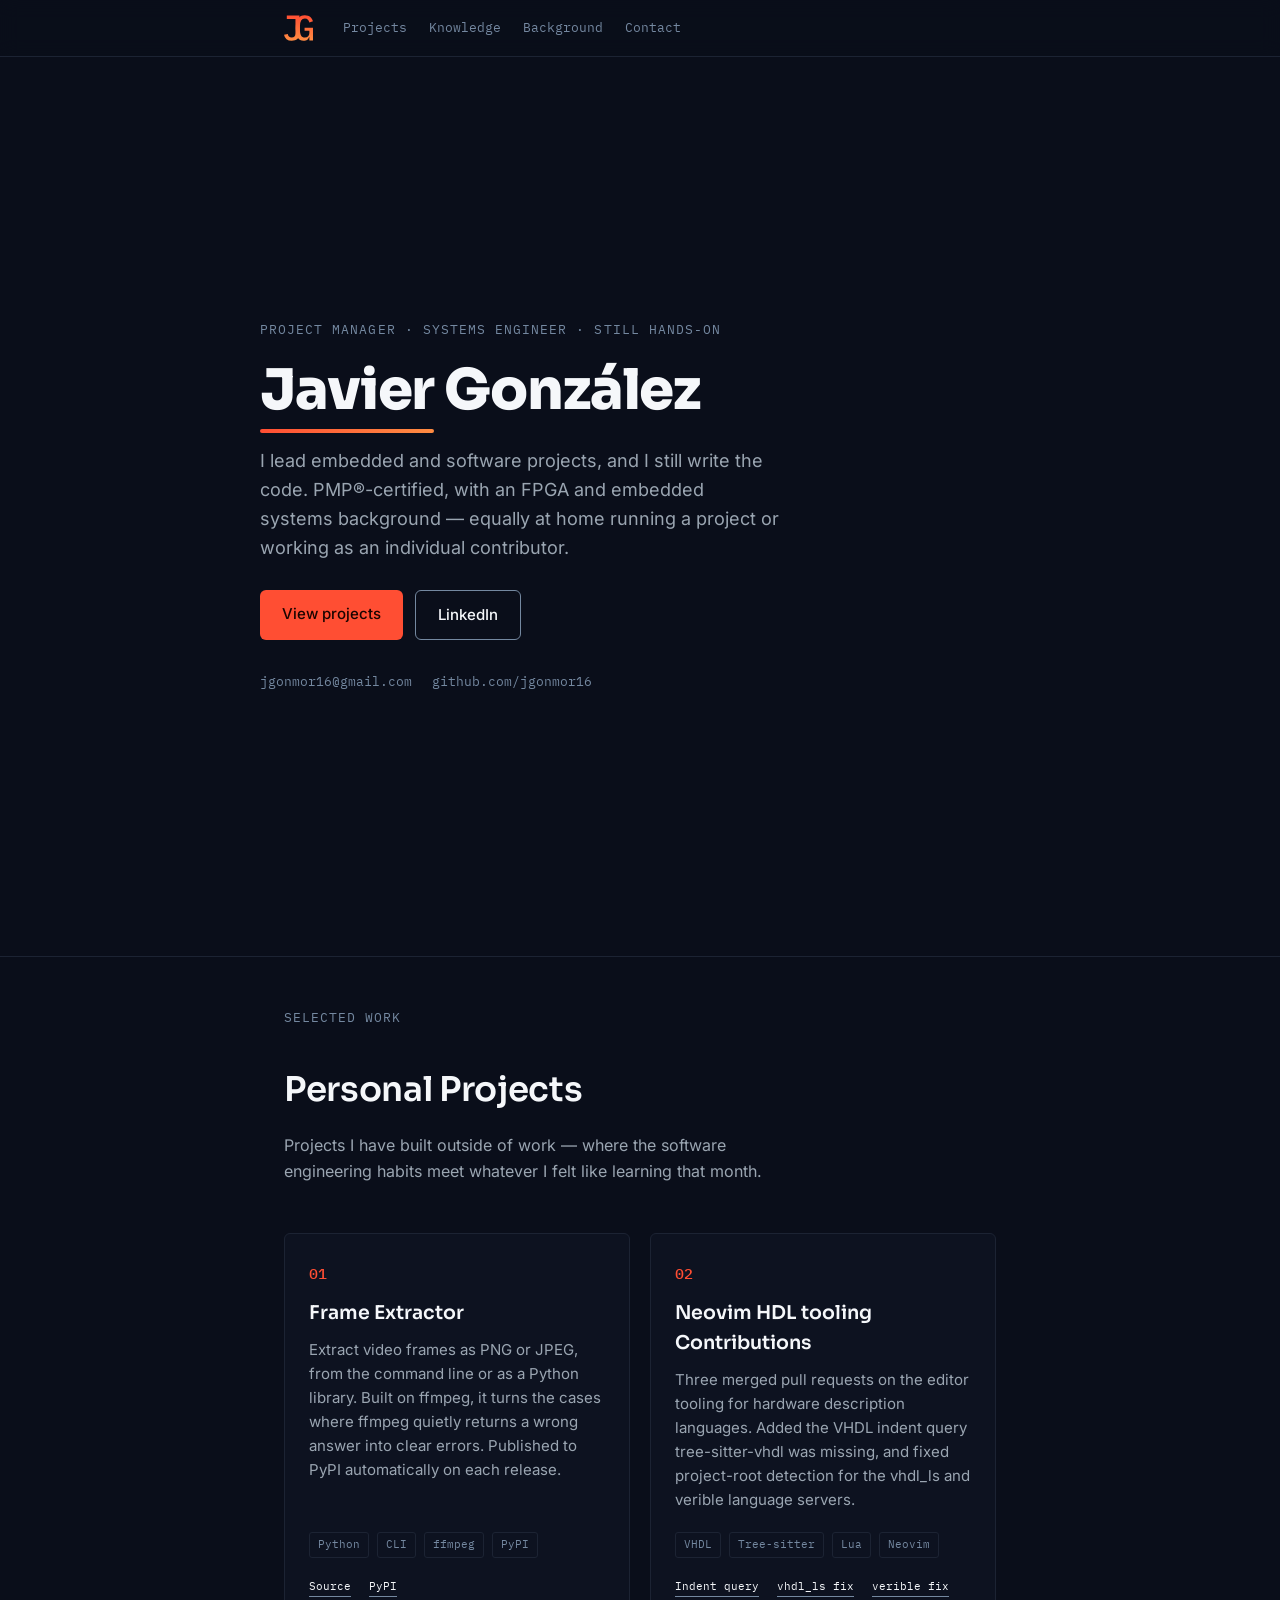
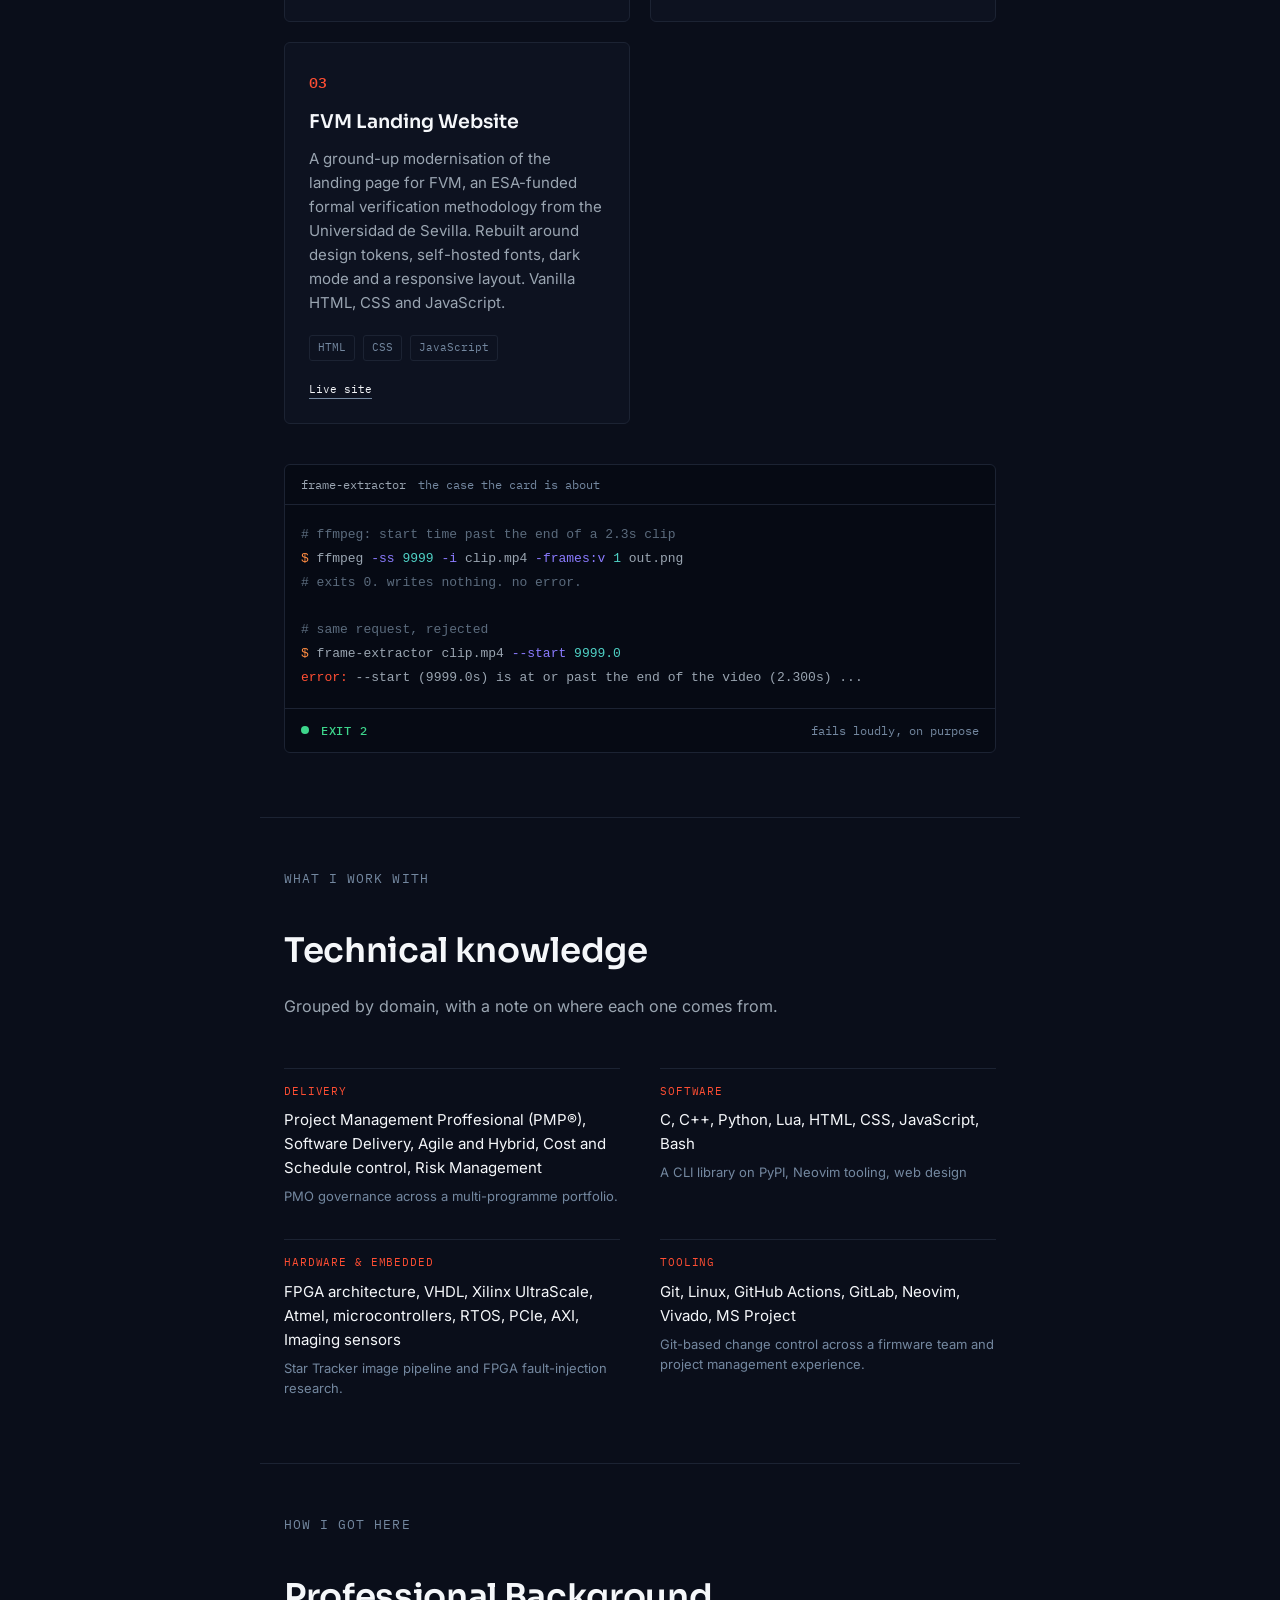
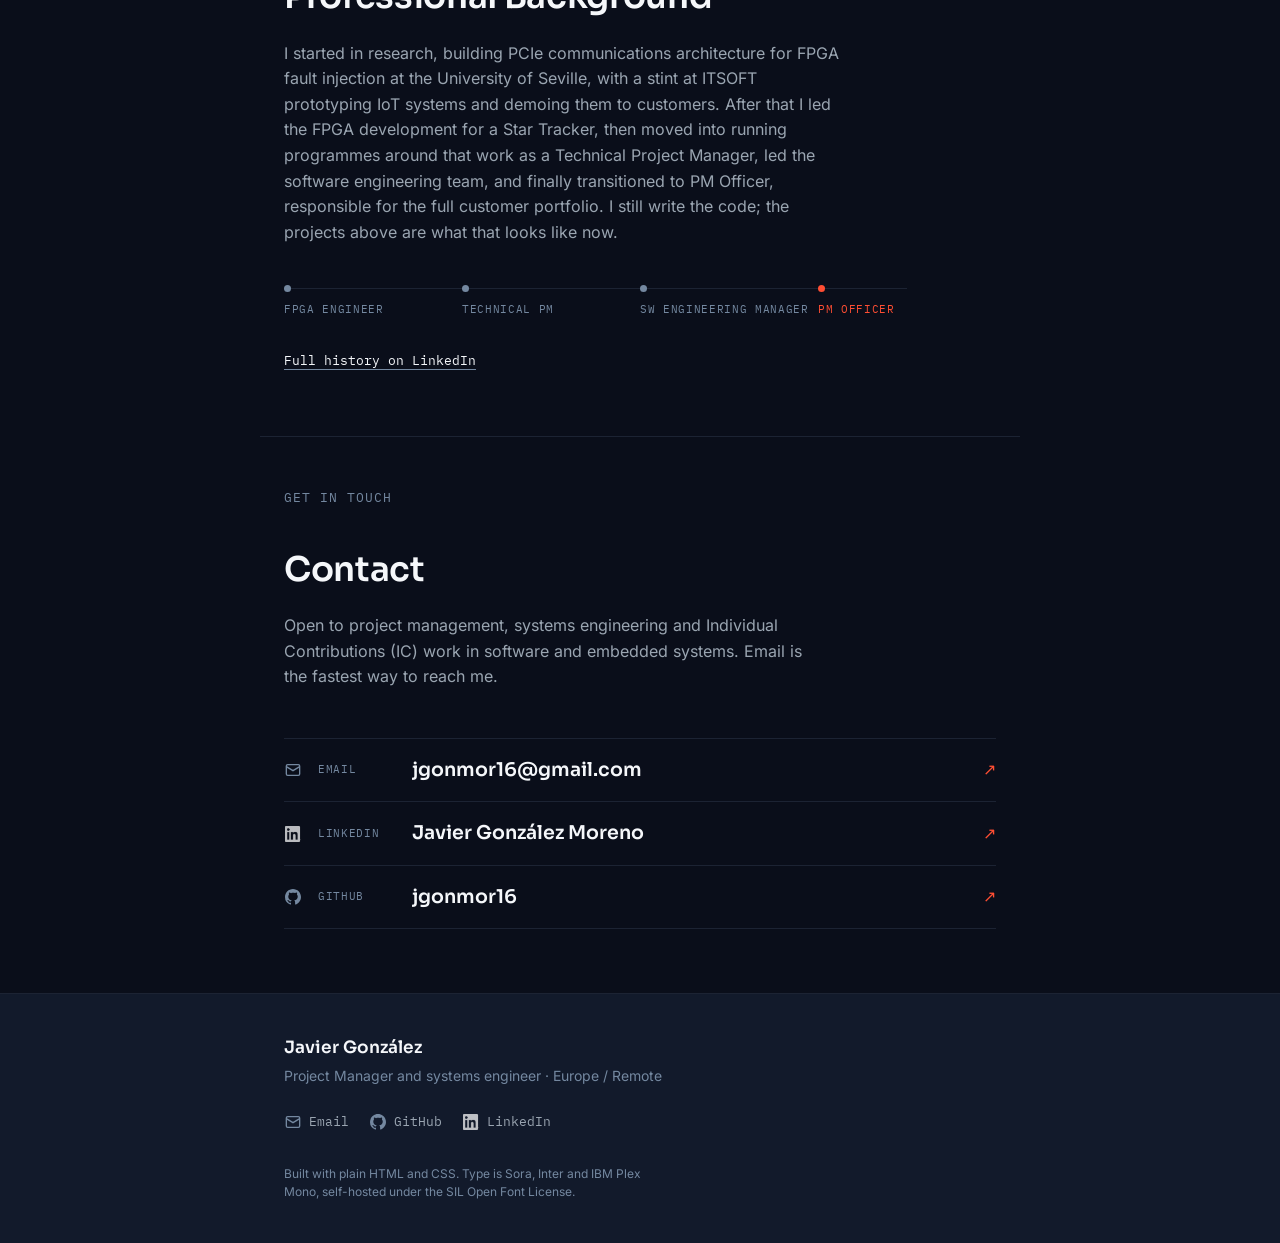
==== commit ccc151d6: "feat: reveal sections on scroll - Fade and lift each section as it enters the viewport, using   Inte" ====
--- a/index.html
+++ b/index.html
@@ -59,9 +59,7 @@
           Project manager &middot; systems engineer &middot; still hands-on
         </p>
 
-        <h1>Javier González</h1>
-
-        <div class="ignite-bar" aria-hidden="true"></div>
+        <h1><span class="hero__mark">Javier</span> González</h1>
 
         <p class="hero__position">
           I lead embedded and software projects, and I still write the
@@ -91,7 +89,6 @@
 
     <section class="section" id="projects" aria-labelledby="projects-title">
       <p class="eyebrow">Selected work</p>
-      <div class="ignite-bar" aria-hidden="true"></div>
       <h2 class="section__title" id="projects-title">Personal Projects</h2>
       <p class="section__lead">
         Projects I have built outside of work &mdash; where the software
@@ -196,7 +193,6 @@
 
     <section class="section" id="knowledge" aria-labelledby="knowledge-title">
       <p class="eyebrow">What I work with</p>
-      <div class="ignite-bar" aria-hidden="true"></div>
       <h2 class="section__title" id="knowledge-title">Technical knowledge</h2>
       <p class="section__lead">
         Grouped by domain, with a note on where each one comes from.
@@ -253,7 +249,6 @@
     <section class="section" id="background"
       aria-labelledby="background-title">
       <p class="eyebrow">How I got here</p>
-      <div class="ignite-bar" aria-hidden="true"></div>
       <h2 class="section__title"
         id="background-title">Professional Background</h2>
 
@@ -283,7 +278,6 @@
 
     <section class="section" id="contact" aria-labelledby="contact-title">
       <p class="eyebrow">Get in touch</p>
-      <div class="ignite-bar" aria-hidden="true"></div>
       <h2 class="section__title" id="contact-title">Contact</h2>
       <p class="section__lead">
         Open to project management, systems engineering and Individual
@@ -294,6 +288,13 @@
       <ul class="contact">
         <li>
           <a href="mailto:jgonmor16@gmail.com">
+            <span class="contact__icon" aria-hidden="true">
+              <svg viewBox="0 0 24 24" width="16" height="16"
+                fill="none" stroke="currentColor" stroke-width="2">
+                <rect x="2" y="4" width="20" height="16" rx="2"/>
+                <path d="m2 7 10 6 10-6"/>
+              </svg>
+            </span>
             <span class="contact__label">Email</span>
             <span class="contact__value">jgonmor16@gmail.com</span>
             <span class="contact__arrow" aria-hidden="true">&#8599;</span>
@@ -301,7 +302,11 @@
         </li>
         <li>
           <a href="https://www.linkedin.com/in/jgonzalezmoreno/"
-          target="_blank" rel="noopener">
+            target="_blank" rel="noopener">
+            <span class="contact__icon">
+              <img src="assets/img/InBug-White.png" alt="LinkedIn"
+                width="16" height="16">
+            </span>
             <span class="contact__label">LinkedIn</span>
             <span class="contact__value">Javier González Moreno</span>
             <span class="contact__arrow" aria-hidden="true">&#8599;</span>
@@ -309,7 +314,12 @@
         </li>
         <li>
           <a href="https://github.com/jgonmor16"
-          target="_blank" rel="noopener">
+            target="_blank" rel="noopener">
+            <span class="contact__icon" aria-hidden="true">
+              <svg viewBox="0 0 16 16" width="16" height="16" fill="currentColor">
+                <path d="M6.766 11.328c-2.063-.25-3.516-1.734-3.516-3.656 0-.781.281-1.625.75-2.188-.203-.515-.172-1.609.063-2.062.625-.078 1.468.25 1.968.703.594-.187 1.219-.281 1.985-.281.765 0 1.39.094 1.953.265.484-.437 1.344-.765 1.969-.687.218.422.25 1.515.046 2.047.5.593.766 1.39.766 2.203 0 1.922-1.453 3.375-3.547 3.64.531.344.89 1.094.89 1.954v1.625c0 .468.391.734.86.547C13.781 14.359 16 11.53 16 8.03 16 3.61 12.406 0 7.984 0 3.563 0 0 3.61 0 8.031a7.88 7.88 0 0 0 5.172 7.422c.422.156.828-.125.828-.547v-1.25c-.219.094-.5.156-.75.156-1.031 0-1.64-.562-2.078-1.609-.172-.422-.36-.672-.719-.719-.187-.015-.25-.093-.25-.187 0-.188.313-.328.625-.328.453 0 .844.281 1.25.86.313.452.64.655 1.031.655s.641-.14 1-.5c.266-.265.47-.5.657-.656"/>
+              </svg>
+            </span>
             <span class="contact__label">GitHub</span>
             <span class="contact__value">jgonmor16</span>
             <span class="contact__arrow" aria-hidden="true">&#8599;</span>
@@ -323,19 +333,39 @@
     <div class="foot__inner">
       <p class="foot__name">Javier González</p>
       <p class="foot__role">
-        Project Manager and systems engineer &middot; Europe - Remote
+        Project Manager and systems engineer &middot; Europe / Remote
       </p>
       <ul class="foot__links">
         <li>
-          <a href="mailto:jgonmor16@gmail.com">Email</a>
+          <a href="mailto:jgonmor16@gmail.com">
+            <span class="contact__icon" aria-hidden="true">
+              <svg viewBox="0 0 24 24" width="16" height="16"
+                fill="none" stroke="currentColor" stroke-width="2">
+                <rect x="2" y="4" width="20" height="16" rx="2"/>
+                <path d="m2 7 10 6 10-6"/>
+              </svg>
+            </span>
+            Email
+          </a>
         </li>
         <li>
           <a href="https://github.com/jgonmor16"
-            target="_blank" rel="noopener">GitHub</a>
+            target="_blank" rel="noopener">
+            <span class="contact__icon" aria-hidden="true">
+              <svg viewBox="0 0 16 16" width="16" height="16" fill="currentColor">
+                <path d="M6.766 11.328c-2.063-.25-3.516-1.734-3.516-3.656 0-.781.281-1.625.75-2.188-.203-.515-.172-1.609.063-2.062.625-.078 1.468.25 1.968.703.594-.187 1.219-.281 1.985-.281.765 0 1.39.094 1.953.265.484-.437 1.344-.765 1.969-.687.218.422.25 1.515.046 2.047.5.593.766 1.39.766 2.203 0 1.922-1.453 3.375-3.547 3.64.531.344.89 1.094.89 1.954v1.625c0 .468.391.734.86.547C13.781 14.359 16 11.53 16 8.03 16 3.61 12.406 0 7.984 0 3.563 0 0 3.61 0 8.031a7.88 7.88 0 0 0 5.172 7.422c.422.156.828-.125.828-.547v-1.25c-.219.094-.5.156-.75.156-1.031 0-1.64-.562-2.078-1.609-.172-.422-.36-.672-.719-.719-.187-.015-.25-.093-.25-.187 0-.188.313-.328.625-.328.453 0 .844.281 1.25.86.313.452.64.655 1.031.655s.641-.14 1-.5c.266-.265.47-.5.657-.656"/>
+              </svg>
+            </span>
+            GitHub</a>
         </li>
         <li>
           <a href="https://www.linkedin.com/in/jgonzalezmoreno/"
-            target="_blank" rel="noopener">LinkedIn</a>
+            target="_blank" rel="noopener">
+            <span class="contact__icon">
+              <img src="assets/img/InBug-White.png" alt="LinkedIn"
+                width="16" height="16">
+            </span>
+            LinkedIn</a>
         </li>
       </ul>
       <p class="foot__colophon">
--- a/assets/css/styles.css
+++ b/assets/css/styles.css
@@ -92,39 +92,55 @@
   color: var(--text-muted);
   letter-spacing: 0.08em;
   text-transform: uppercase;
-  margin: 0 0 18px;
-}
-
-.ignite-bar {
-  width: 64px;
+  width: fit-content;
+  margin: 0 0 20px;
+}
+
+.eyebrow::after {
+  content: "";
+  display: block;
+  height: 4px;
+  margin-top: 10px;
+  border-radius: 2px;
+  background: linear-gradient(90deg, var(--accent), var(--accent-2));
+  transform-origin: left center;
+}
+
+.hero .eyebrow::after {
+  display: none;
+}
+
+.hero__mark {
+  position: relative;
+}
+
+.hero__mark::after {
+  content: "";
+  position: absolute;
+  left: 0;
+  right: 0;
+  bottom: -0.16em;
   height: 4px;
   border-radius: 2px;
   background: linear-gradient(90deg, var(--accent), var(--accent-2));
-  margin: 0 0 22px;
-}
-
-.hero .ignite-bar {
+  transform-origin: left center;
   animation: ignite 1s ease-out;
-}
-
-.js .reveal.is-visible .ignite-bar {
-  animation: ignite 0.9s ease-out;
 }
 
 @keyframes ignite {
   from {
-    width: 0;
+    transform: scaleX(0);
     opacity: 0.3;
   }
 
   to {
-    width: 64px;
+    transform: scaleX(1);
     opacity: 1;
   }
 }
 
 @media (prefers-reduced-motion: reduce) {
-  .ignite-bar {
+  .hero__mark::after {
     animation: none;
   }
 
@@ -210,6 +226,20 @@
   .term__dot {
     animation: pulse 2.4s cubic-bezier(.2, .7, .3, 1) infinite;
   }
+
+  /* The bar draws itself just after its label arrives. */
+  .js .reveal .eyebrow::after {
+    transform: scaleX(0);
+    opacity: 0.3;
+    transition: transform 0.6s cubic-bezier(.2, .7, .3, 1),
+      opacity 0.6s cubic-bezier(.2, .7, .3, 1);
+    transition-delay: 160ms;
+  }
+
+  .js .reveal.is-visible .eyebrow::after {
+    transform: scaleX(1);
+    opacity: 1;
+  }
 }
 
 @keyframes pulse {
@@ -228,7 +258,7 @@
 /* scroll-padding stops an anchored section landing
    underneath the sticky bar. */
 html {
-  scroll-padding-top: calc(var(--nav-h) + 12px);
+  scroll-padding-top: calc(var(--nav-h) - 1px);
 }
 
 .nav {
@@ -319,6 +349,7 @@
   display: flex;
   align-items: center;
   padding: 96px 24px;
+  border-bottom: 1px solid var(--line);
 }
 
 .hero__inner {
@@ -333,7 +364,7 @@
   font-size: clamp(36px, 7vw, 56px);
   letter-spacing: -0.02em;
   line-height: 1.05;
-  margin: 0 0 20px;
+  margin: 0 0 28px;
 }
 
 .hero__position {
@@ -626,6 +657,34 @@
   background: var(--accent);
 }
 
+.arc:hover .arc__step--current:not(:hover),
+.arc:focus-within .arc__step--current:not(:focus-within) {
+  color: var(--text-muted);
+}
+
+.arc:hover .arc__step--current:not(:hover)::after,
+.arc:focus-within .arc__step--current:not(:focus-within)::after {
+  background: var(--text-muted);
+}
+
+.arc__step {
+  transition: color 0.2s ease;
+}
+
+.arc__step::after {
+  transition: background 0.2s ease;
+}
+
+.arc__step:hover,
+.arc__step:focus-within {
+  color: var(--accent);
+}
+
+.arc__step:hover::after,
+.arc__step:focus-within::after {
+  background: var(--accent);
+}
+
 .background__more {
   margin: 0;
   font-family: var(--font-mono);
@@ -653,7 +712,7 @@
 
 .contact a {
   display: flex;
-  align-items: baseline;
+  align-items: center;
   gap: 8px 16px;
   padding: 16px 0;
   border-bottom: 1px solid var(--line);
@@ -691,6 +750,33 @@
   transition: transform 0.2s ease;
 }
 
+.contact__icon {
+  display: inline-flex;
+  align-items: center;
+  justify-content: center;
+  flex: 0 0 auto;
+  color: var(--text-muted);
+  width: 18px;
+  height: 18px;
+}
+
+.contact__icon svg,
+.contact__icon img {
+  display: block;
+  width: 16px;
+  height: 16px;
+}
+
+.contact__icon img {
+  opacity: 0.72;
+}
+
+.foot__links a {
+  display: inline-flex;
+  align-items: center;
+  gap: 7px;
+}
+
 .contact a:hover .contact__value {
   color: var(--accent-2);
 }
@@ -756,7 +842,8 @@
 .foot__colophon {
   margin: 0;
   max-width: 46ch;
-  font-size: 13px;
+  font-size: 12px;
+  line-height: 1.55;
   color: var(--text-faint);
 }
 
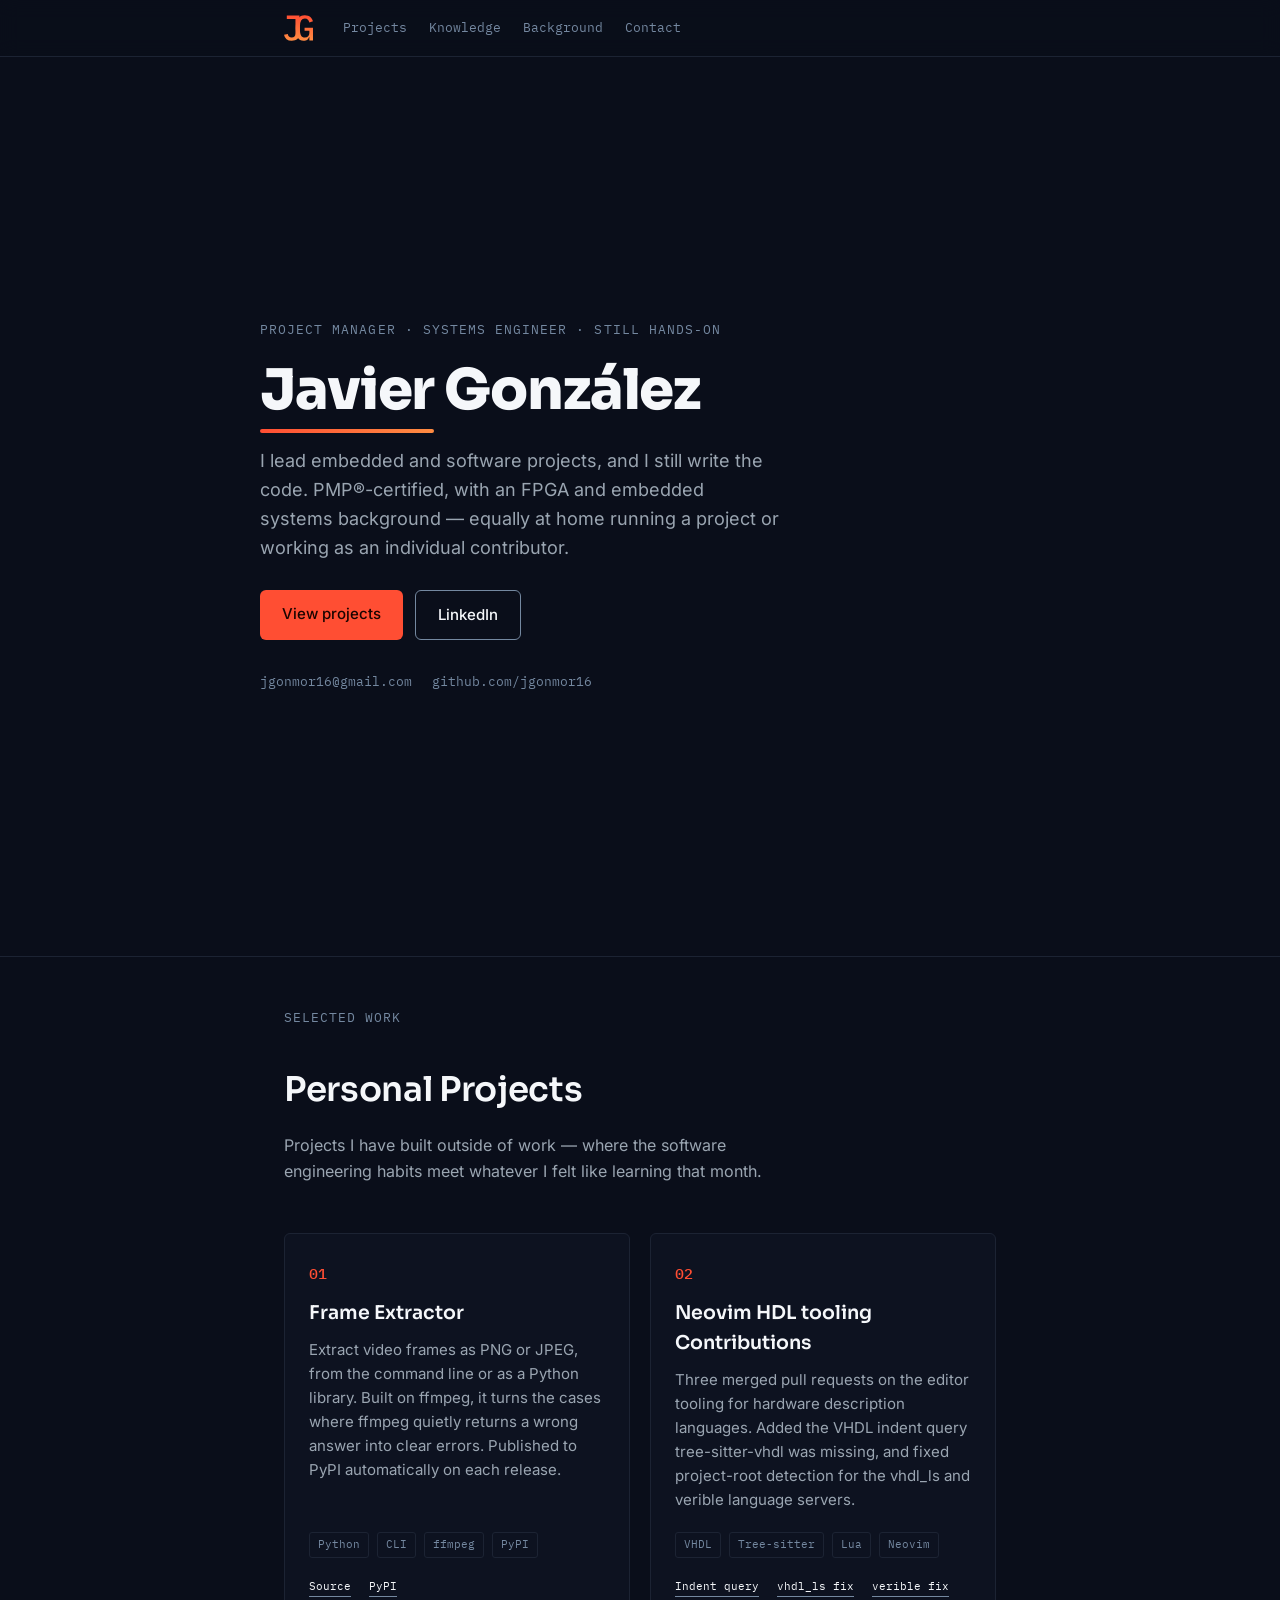
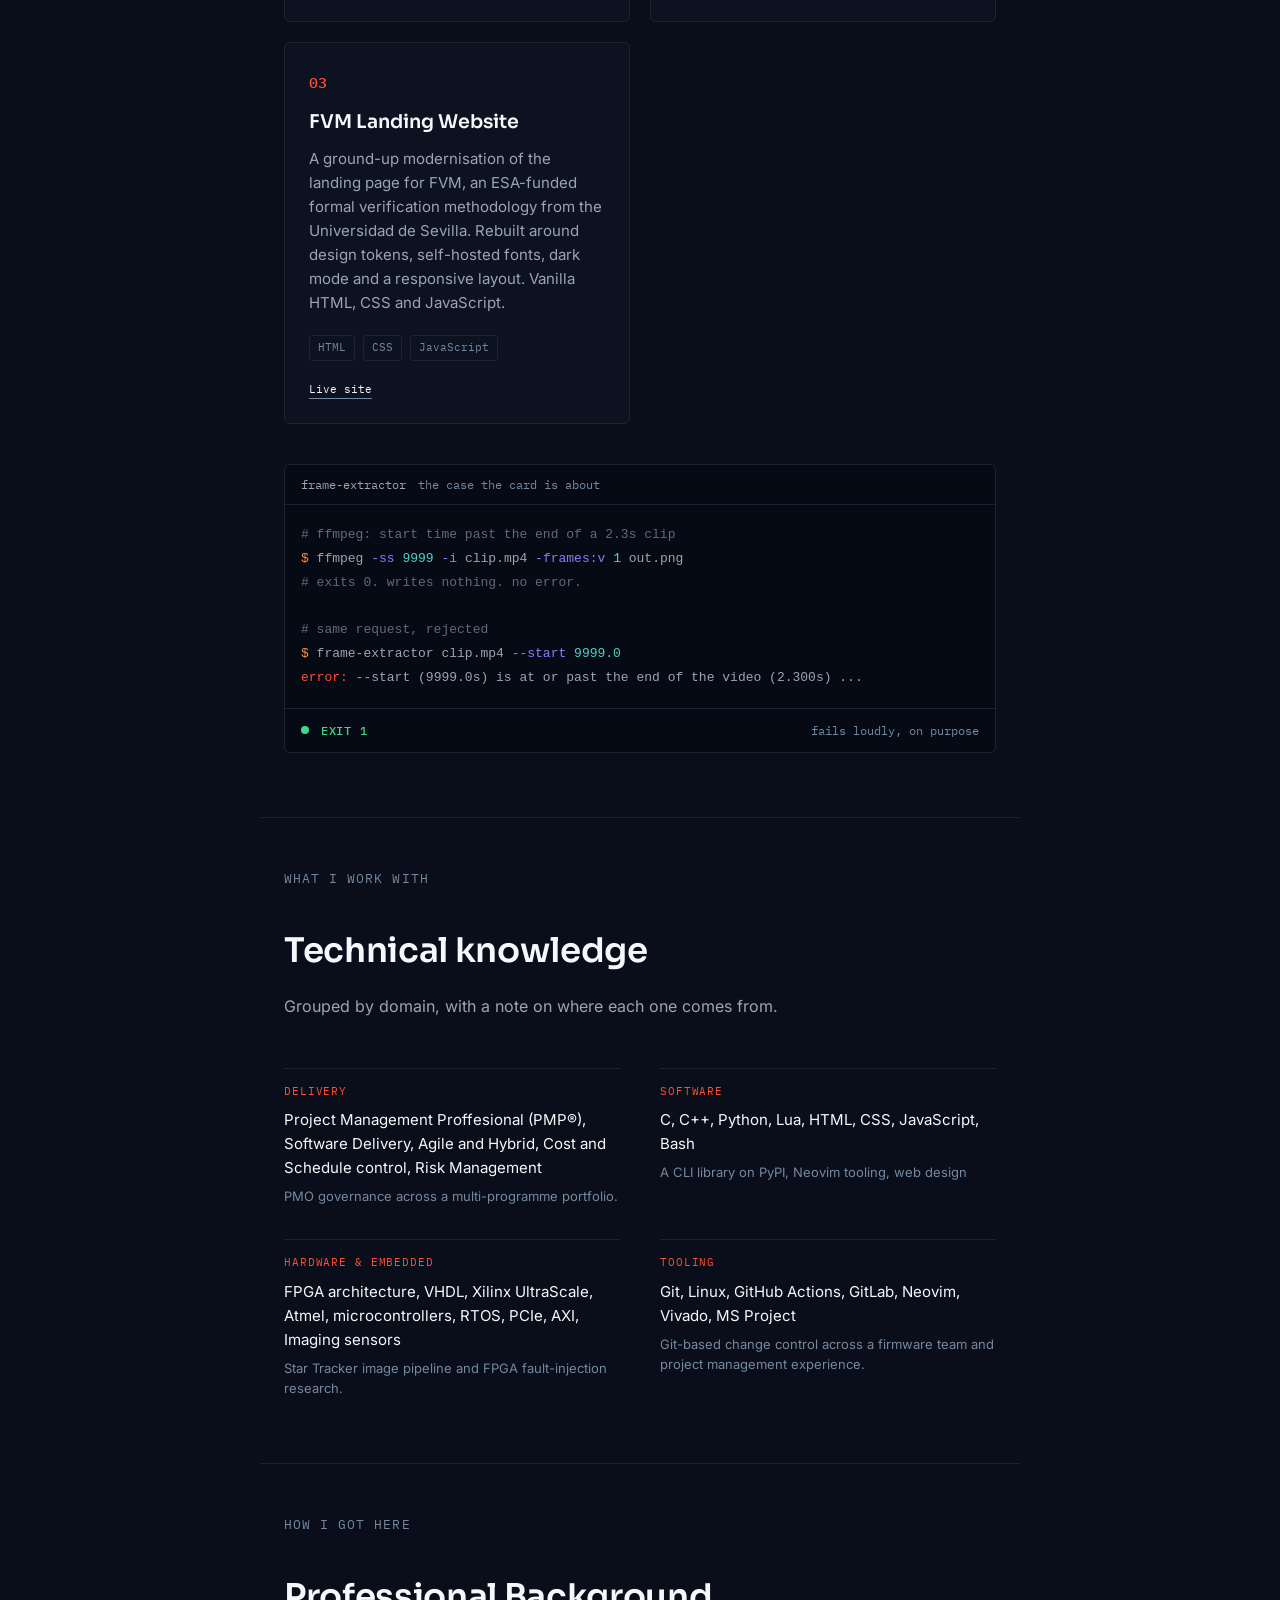
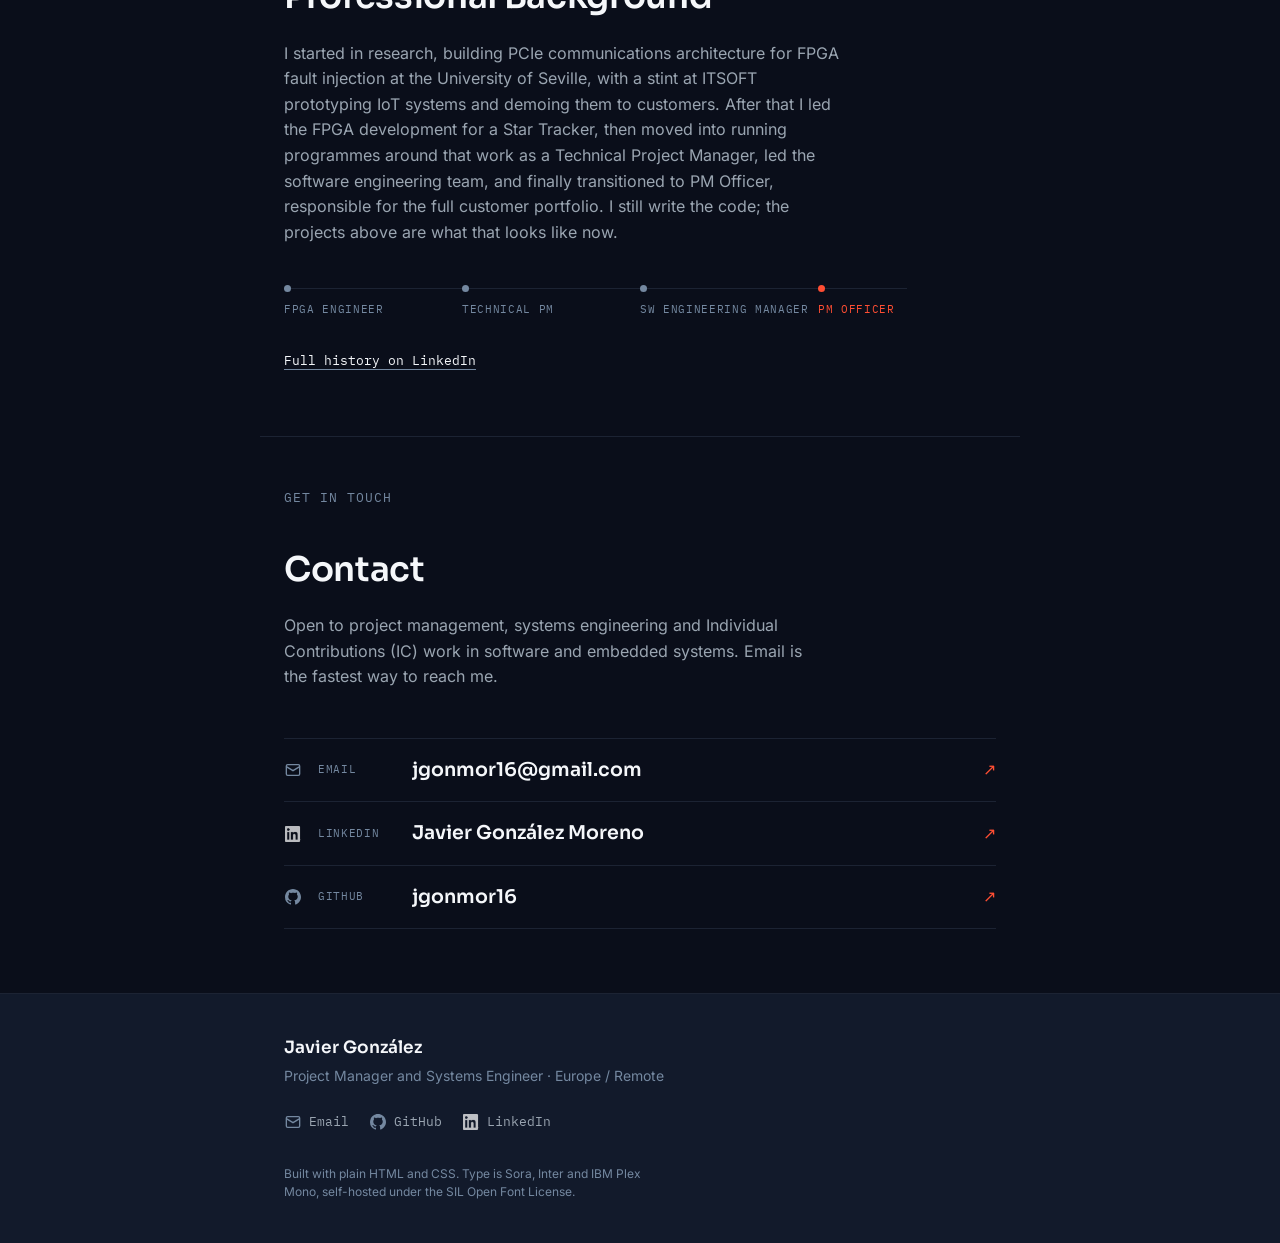
==== commit a4daee98: "refactor: split styles.css into per-section files - Cut the stylesheet into tokens, base, nav, hero," ====
--- a/index.html
+++ b/index.html
@@ -31,7 +31,16 @@
     type="font/woff2" crossorigin>
 
   <link rel="stylesheet" href="assets/css/fonts.css">
-  <link rel="stylesheet" href="assets/css/styles.css">
+  <link rel="stylesheet" href="assets/css/tokens.css">
+  <link rel="stylesheet" href="assets/css/base.css">
+  <link rel="stylesheet" href="assets/css/nav.css">
+  <link rel="stylesheet" href="assets/css/hero.css">
+  <link rel="stylesheet" href="assets/css/projects.css">
+  <link rel="stylesheet" href="assets/css/knowledge.css">
+  <link rel="stylesheet" href="assets/css/background.css">
+  <link rel="stylesheet" href="assets/css/contact.css">
+  <link rel="stylesheet" href="assets/css/footer.css">
+  <link rel="stylesheet" href="assets/css/motion.css">
 </head>
 
 <body>
@@ -184,7 +193,7 @@
 <span class="tok-e">error:</span> --start (9999.0s) is at or past the end of the video (2.300s) ...</code></pre>
         <figcaption class="term__verdict">
           <span class="term__dot" aria-hidden="true"></span>
-          EXIT 2
+          EXIT 1
           <span class="term__meta">fails loudly, on purpose</span>
         </figcaption>
       </figure>
@@ -333,7 +342,7 @@
     <div class="foot__inner">
       <p class="foot__name">Javier González</p>
       <p class="foot__role">
-        Project Manager and systems engineer &middot; Europe / Remote
+        Project Manager and Systems Engineer &middot; Europe / Remote
       </p>
       <ul class="foot__links">
         <li>
--- a/assets/css/tokens.css
+++ b/assets/css/tokens.css
@@ -0,0 +1,36 @@
+/* ---------- Design tokens ---------- */
+:root {
+  --bg: #0A0E1A;
+  --surface: #0D1220;
+  --surface-2: #121A2B;
+  --line: #1C2333;
+  --line-strong: #2A3654;
+
+  --text-primary: #F5F7FA;
+  --text-secondary: #9AA5B1;
+  --text-muted: #7488A0;
+  --text-faint: #7488A0;
+
+  --accent: #FF4E33;
+  --accent-2: #FF8C42;
+
+  --signal: #3DD68C;
+  --info: #8B7BFF;
+
+  /* Syntax, for code panels. */
+  --tok-kw: #FF8C42;
+  --tok-str: #3DD68C;
+  --tok-fn: #8B7BFF;
+  --tok-num: #4FD1C5;
+  --tok-comment: #5B6B7D;
+  --tok-err: #FF4E33;
+
+  --font-display: 'Sora', sans-serif;
+  --font-body: 'Inter', sans-serif;
+  --font-mono: 'IBM Plex Mono', monospace;
+
+  --radius: 6px;
+  --container: 760px;
+  --section-gap: clamp(44px, 5vw, 64px);
+  --nav-h: 56px;
+}
--- a/assets/css/base.css
+++ b/assets/css/base.css
@@ -0,0 +1,116 @@
+/* ---------- Reset ---------- */
+*,
+*::before,
+*::after {
+  box-sizing: border-box;
+}
+
+html {
+  scroll-behavior: smooth;
+}
+
+body {
+  margin: 0;
+  background: var(--bg);
+  color: var(--text-primary);
+  font-family: var(--font-body);
+  line-height: 1.6;
+  -webkit-font-smoothing: antialiased;
+}
+
+img {
+  max-width: 100%;
+  display: block;
+}
+
+/* ---------- Accessibility: focus + skip link ---------- */
+a:focus-visible,
+button:focus-visible {
+  outline: 2px solid var(--accent-2);
+  outline-offset: 3px;
+}
+
+.skip-link {
+  position: absolute;
+  left: -999px;
+  top: 0;
+  background: var(--accent);
+  color: #1a0400;
+  padding: 10px 16px;
+  border-radius: var(--radius);
+  font-family: var(--font-mono);
+  font-size: 14px;
+  z-index: 100;
+}
+
+.skip-link:focus {
+  left: 16px;
+  top: 16px;
+}
+
+/* ---------- Section marker (reused across every section) ---------- */
+.eyebrow {
+  font-family: var(--font-mono);
+  font-size: clamp(11px, 1.2vw, 13px);
+  color: var(--text-muted);
+  letter-spacing: 0.08em;
+  text-transform: uppercase;
+  width: fit-content;
+  margin: 0 0 20px;
+}
+
+.eyebrow::after {
+  content: "";
+  display: block;
+  height: 4px;
+  margin-top: 10px;
+  border-radius: 2px;
+  background: linear-gradient(90deg, var(--accent), var(--accent-2));
+  transform-origin: left center;
+}
+
+/* ---------- Layout primitives ---------- */
+.section+.section {
+  border-top: 1px solid var(--line);
+}
+
+.section {
+  padding: clamp(36px, 4vw, 52px) 24px var(--section-gap);
+  max-width: var(--container);
+  margin: 0 auto;
+}
+
+.section__title {
+  font-family: var(--font-display);
+  font-weight: 600;
+  font-size: clamp(26px, 4vw, 34px);
+  letter-spacing: -0.01em;
+  margin: 0 0 16px;
+}
+
+.section__lead {
+  color: var(--text-secondary);
+  max-width: 520px;
+  margin: 0 0 48px;
+}
+
+.contact__icon {
+  display: inline-flex;
+  align-items: center;
+  justify-content: center;
+  flex: 0 0 auto;
+  color: var(--text-muted);
+  width: 18px;
+  height: 18px;
+}
+
+.contact__icon svg,
+.contact__icon img {
+  display: block;
+  width: 16px;
+  height: 16px;
+}
+
+.contact__icon img {
+  opacity: 0.72;
+}
--- a/assets/css/nav.css
+++ b/assets/css/nav.css
@@ -0,0 +1,88 @@
+/* ---------- Nav ---------- */
+/* scroll-padding stops an anchored section landing
+   underneath the sticky bar. */
+html {
+  scroll-padding-top: calc(var(--nav-h) - 1px);
+}
+
+.nav {
+  position: sticky;
+  top: 0;
+  z-index: 50;
+  background: color-mix(in srgb, var(--bg) 86%, transparent);
+  backdrop-filter: blur(10px);
+  border-bottom: 1px solid var(--line);
+}
+
+.nav__inner {
+  display: flex;
+  align-items: center;
+  gap: 20px;
+  min-height: var(--nav-h);
+  max-width: var(--container);
+  margin: 0 auto;
+  padding: 0 24px;
+}
+
+.nav__mark {
+  display: flex;
+  align-items: center;
+  flex: 0 0 auto;
+}
+
+.nav__mark img {
+  display: block;
+}
+
+.nav__list {
+  display: flex;
+  flex-wrap: wrap;
+  align-items: center;
+  gap: 2px;
+  margin: 0;
+  padding: 0;
+  list-style: none;
+}
+
+.nav__list a {
+  display: block;
+  position: relative;
+  padding: 6px 10px;
+  border-radius: 4px;
+  font-family: var(--font-mono);
+  font-size: 13px;
+  color: var(--text-muted);
+  text-decoration: none;
+  transition: color 0.15s ease, background 0.15s ease;
+}
+
+.nav__list a:hover {
+  color: var(--text-primary);
+  background: var(--surface);
+}
+
+.nav__list a[aria-current="true"] {
+  color: var(--text-primary);
+}
+
+.nav__list a[aria-current="true"]::after {
+  content: "";
+  position: absolute;
+  left: 10px;
+  right: 10px;
+  bottom: 0;
+  height: 2px;
+  border-radius: 1px;
+  background: linear-gradient(90deg, var(--accent), var(--accent-2));
+}
+
+@media (max-width: 460px) {
+  .nav__mark {
+    display: none;
+  }
+
+  .nav__list a {
+    padding: 6px 7px;
+    font-size: 12px;
+  }
+}
--- a/assets/css/hero.css
+++ b/assets/css/hero.css
@@ -0,0 +1,115 @@
+/* ---------- Hero ---------- */
+.hero {
+  min-height: 100svh;
+  display: flex;
+  align-items: center;
+  padding: 96px 24px;
+  border-bottom: 1px solid var(--line);
+}
+
+.hero__inner {
+  max-width: var(--container);
+  margin: 0 auto;
+  width: 100%;
+}
+
+.hero h1 {
+  font-family: var(--font-display);
+  font-weight: 800;
+  font-size: clamp(36px, 7vw, 56px);
+  letter-spacing: -0.02em;
+  line-height: 1.05;
+  margin: 0 0 28px;
+}
+
+.hero__position {
+  color: var(--text-secondary);
+  font-size: clamp(16px, 2vw, 18px);
+  max-width: 520px;
+  margin: 0 0 28px;
+}
+
+.hero__links {
+  display: flex;
+  flex-wrap: wrap;
+  gap: 20px;
+  list-style: none;
+  margin: 32px 0 0;
+  padding: 0;
+  font-family: var(--font-mono);
+  font-size: 13px;
+}
+
+.hero__links a {
+  color: var(--text-muted);
+  text-decoration: none;
+  border-bottom: 1px solid transparent;
+  transition: color 0.15s ease, border-color 0.15s ease;
+}
+
+.hero__links a:hover {
+  color: var(--text-primary);
+  border-bottom-color: var(--accent);
+}
+
+.hero__actions {
+  display: flex;
+  flex-wrap: wrap;
+  gap: 12px;
+}
+
+.hero .eyebrow::after {
+  display: none;
+}
+
+.hero__mark {
+  position: relative;
+}
+
+.hero__mark::after {
+  content: "";
+  position: absolute;
+  left: 0;
+  right: 0;
+  bottom: -0.16em;
+  height: 4px;
+  border-radius: 2px;
+  background: linear-gradient(90deg, var(--accent), var(--accent-2));
+  transform-origin: left center;
+  animation: ignite 1s ease-out;
+}
+
+/* ---------- Buttons ---------- */
+.btn {
+  display: inline-block;
+  font-family: var(--font-body);
+  font-weight: 500;
+  font-size: 15px;
+  padding: 12px 22px;
+  border-radius: var(--radius);
+  text-decoration: none;
+  transition: transform 0.15s ease, background 0.15s ease;
+}
+
+.btn:hover {
+  transform: translateY(-1px);
+}
+
+.btn--primary {
+  background: var(--accent);
+  color: #1a0400;
+}
+
+.btn--primary:hover {
+  background: var(--accent-2);
+}
+
+.btn--ghost {
+  background: transparent;
+  color: var(--text-primary);
+  border: 1px solid var(--text-muted);
+}
+
+.btn--ghost:hover {
+  border-color: var(--text-primary);
+}
--- a/assets/css/projects.css
+++ b/assets/css/projects.css
@@ -0,0 +1,186 @@
+/* ---------- Project cards ---------- */
+.projects {
+  display: grid;
+  gap: 20px;
+  grid-template-columns: 1fr;
+  list-style: none;
+  margin: 0;
+  padding: 0;
+}
+
+@media (min-width: 720px) {
+  .projects {
+    grid-template-columns: 1fr 1fr;
+  }
+}
+
+.project {
+  position: relative;
+  display: flex;
+  flex-direction: column;
+  padding: 28px 24px 24px;
+  border: 1px solid var(--line);
+  border-radius: var(--radius);
+  background: var(--surface);
+  transition: border-color 0.2s ease, transform 0.2s ease;
+}
+
+.project:hover {
+  border-color: var(--accent);
+  transform: translateY(-2px);
+}
+
+.project__index {
+  font-family: var(--font-mono);
+  font-size: 15px;
+  font-weight: 500;
+  color: var(--accent);
+  margin: 0 0 12px;
+}
+
+.project__name {
+  font-family: var(--font-display);
+  font-weight: 600;
+  font-size: 19px;
+  margin: 0 0 10px;
+}
+
+.project__desc {
+  color: var(--text-secondary);
+  font-size: 15px;
+  margin: 0 0 20px;
+  flex-grow: 1;
+}
+
+.project__tags {
+  display: flex;
+  flex-wrap: wrap;
+  gap: 8px;
+  list-style: none;
+  margin: 0 0 20px;
+  padding: 0;
+}
+
+.project__tags li {
+  font-family: var(--font-mono);
+  font-size: 11px;
+  color: var(--text-muted);
+  border: 1px solid var(--line);
+  border-radius: 3px;
+  padding: 3px 8px;
+}
+
+.project__links {
+  display: flex;
+  flex-wrap: wrap;
+  gap: 18px;
+  font-family: var(--font-mono);
+  font-size: 11px;
+}
+
+.project__links a {
+  color: var(--text-primary);
+  text-decoration: none;
+  white-space: nowrap;
+  border-bottom: 1px solid var(--text-muted);
+  transition: border-color 0.15s ease;
+}
+
+.project__links a:hover {
+  border-bottom-color: var(--accent);
+}
+
+/* ---------- Terminal panel ---------- */
+.term {
+  margin: 40px 0 0;
+  border: 1px solid var(--line);
+  border-radius: var(--radius);
+  background: #060A14;
+  overflow: hidden;
+}
+
+.term__bar {
+  display: flex;
+  flex-wrap: wrap;
+  align-items: baseline;
+  gap: 4px 12px;
+  padding: 10px 16px;
+  border-bottom: 1px solid var(--line);
+  font-family: var(--font-mono);
+  font-size: 12px;
+}
+
+.term__label {
+  color: var(--text-secondary);
+}
+
+.term__note {
+  color: var(--text-faint);
+}
+
+.term__code {
+  margin: 0;
+  padding: 18px 16px;
+  overflow-x: auto;
+  font-family: var(--font-mono);
+  font-size: 13px;
+  line-height: 1.75;
+  color: var(--text-secondary);
+  -webkit-overflow-scrolling: touch;
+}
+
+.term__verdict {
+  display: flex;
+  flex-wrap: wrap;
+  align-items: center;
+  gap: 8px 12px;
+  padding: 12px 16px;
+  border-top: 1px solid var(--line);
+  font-family: var(--font-mono);
+  font-size: 12px;
+  font-weight: 500;
+  letter-spacing: 0.06em;
+  color: var(--signal);
+}
+
+.term__dot {
+  width: 8px;
+  height: 8px;
+  color: var(--signal);
+  border-radius: 50%;
+  background: currentColor;
+}
+
+.term__meta {
+  margin-left: auto;
+  color: var(--text-faint);
+  font-weight: 400;
+  letter-spacing: 0;
+}
+
+.tok-p {
+  color: var(--accent-2);
+}
+
+.tok-k {
+  color: var(--tok-fn);
+}
+
+.tok-n {
+  color: var(--tok-num);
+}
+
+.tok-c {
+  color: var(--tok-comment);
+}
+
+.tok-e {
+  color: var(--tok-err);
+  font-weight: 500;
+}
+
+@media (max-width: 560px) {
+  .term__code {
+    font-size: 12px;
+  }
+}
--- a/assets/css/knowledge.css
+++ b/assets/css/knowledge.css
@@ -0,0 +1,40 @@
+/* ---------- Technical knowledge ---------- */
+.knowledge {
+  display: grid;
+  gap: 28px;
+  grid-template-columns: 1fr;
+  margin: 0;
+  padding: 0;
+}
+
+@media (min-width: 720px) {
+  .knowledge {
+    grid-template-columns: 1fr 1fr;
+    gap: 32px 40px;
+  }
+}
+
+.knowledge__group {
+  border-top: 1px solid var(--line);
+  padding-top: 14px;
+}
+
+.knowledge__domain {
+  font-family: var(--font-mono);
+  font-size: 11px;
+  color: var(--accent);
+  letter-spacing: 0.08em;
+  text-transform: uppercase;
+  margin: 0 0 8px;
+}
+
+.knowledge__items {
+  margin: 0 0 6px;
+  font-size: 15px;
+}
+
+.knowledge__note {
+  margin: 0;
+  font-size: 13px;
+  color: var(--text-muted);
+}
--- a/assets/css/background.css
+++ b/assets/css/background.css
@@ -0,0 +1,105 @@
+/* ---------- Background ---------- */
+.background__text {
+  color: var(--text-secondary);
+  max-width: 560px;
+  margin: 0 0 40px;
+}
+
+.arc {
+  display: flex;
+  flex-wrap: wrap;
+  list-style: none;
+  margin: 0 0 32px;
+  padding: 0;
+}
+
+.arc__step {
+  position: relative;
+  flex: 1 1 120px;
+  padding-top: 16px;
+  font-family: var(--font-mono);
+  font-size: 11px;
+  color: var(--text-muted);
+  letter-spacing: 0.06em;
+  text-transform: uppercase;
+}
+
+/* The rail runs behind each step; the last one stops halfway
+   so the line ends at the current role rather than running on. */
+.arc__step::before {
+  content: "";
+  position: absolute;
+  top: 3px;
+  left: 0;
+  right: 0;
+  height: 1px;
+  background: var(--line);
+}
+
+.arc__step:last-child::before {
+  right: 50%;
+}
+
+.arc__step::after {
+  content: "";
+  position: absolute;
+  top: 0;
+  left: 0;
+  width: 7px;
+  height: 7px;
+  border-radius: 50%;
+  background: var(--text-muted);
+}
+
+.arc__step--current {
+  color: var(--accent);
+}
+
+.arc__step--current::after {
+  background: var(--accent);
+}
+
+.arc:hover .arc__step--current:not(:hover),
+.arc:focus-within .arc__step--current:not(:focus-within) {
+  color: var(--text-muted);
+}
+
+.arc:hover .arc__step--current:not(:hover)::after,
+.arc:focus-within .arc__step--current:not(:focus-within)::after {
+  background: var(--text-muted);
+}
+
+.arc__step {
+  transition: color 0.2s ease;
+}
+
+.arc__step::after {
+  transition: background 0.2s ease;
+}
+
+.arc__step:hover,
+.arc__step:focus-within {
+  color: var(--accent);
+}
+
+.arc__step:hover::after,
+.arc__step:focus-within::after {
+  background: var(--accent);
+}
+
+.background__more {
+  margin: 0;
+  font-family: var(--font-mono);
+  font-size: 13px;
+}
+
+.background__more a {
+  color: var(--text-primary);
+  text-decoration: none;
+  border-bottom: 1px solid var(--text-muted);
+  transition: border-color 0.15s ease;
+}
+
+.background__more a:hover {
+  border-bottom-color: var(--accent);
+}
--- a/assets/css/contact.css
+++ b/assets/css/contact.css
@@ -0,0 +1,55 @@
+/* ---------- Contact ---------- */
+.contact {
+  list-style: none;
+  margin: 0;
+  padding: 0;
+  border-top: 1px solid var(--line);
+}
+
+.contact a {
+  display: flex;
+  align-items: center;
+  gap: 8px 16px;
+  padding: 16px 0;
+  border-bottom: 1px solid var(--line);
+  text-decoration: none;
+  color: var(--text-primary);
+  transition: border-color 0.2s ease;
+}
+
+.contact a:hover {
+  border-bottom-color: var(--accent);
+}
+
+.contact__label {
+  font-family: var(--font-mono);
+  font-size: 11px;
+  color: var(--text-muted);
+  letter-spacing: 0.06em;
+  text-transform: uppercase;
+  flex: 0 0 78px;
+}
+
+.contact__value {
+  font-family: var(--font-display);
+  font-weight: 600;
+  font-size: clamp(16px, 2.2vw, 19px);
+  flex: 1 1 auto;
+  min-width: 0;
+  overflow-wrap: anywhere;
+  transition: color 0.2s ease;
+}
+
+.contact__arrow {
+  color: var(--accent);
+  flex: 0 0 auto;
+  transition: transform 0.2s ease;
+}
+
+.contact a:hover .contact__value {
+  color: var(--accent-2);
+}
+
+.contact a:hover .contact__arrow {
+  transform: translate(2px, -2px);
+}
--- a/assets/css/footer.css
+++ b/assets/css/footer.css
@@ -0,0 +1,58 @@
+/* ---------- Footer ---------- */
+.foot {
+  border-top: 1px solid var(--line);
+  background: var(--surface-2);
+}
+
+.foot__inner {
+  max-width: var(--container);
+  margin: 0 auto;
+  padding: 40px 24px 48px;
+}
+
+.foot__name {
+  margin: 0 0 4px;
+  font-family: var(--font-display);
+  font-weight: 600;
+  font-size: 17px;
+}
+
+.foot__role {
+  margin: 0 0 24px;
+  font-size: 14px;
+  color: var(--text-muted);
+}
+
+.foot__links {
+  display: flex;
+  flex-wrap: wrap;
+  gap: 20px;
+  margin: 0 0 28px;
+  padding: 0;
+  list-style: none;
+  font-family: var(--font-mono);
+  font-size: 13px;
+}
+
+.foot__links a {
+  display: inline-flex;
+  align-items: center;
+  gap: 7px;
+  color: var(--text-secondary);
+  text-decoration: none;
+  border-bottom: 1px solid transparent;
+  transition: color 0.15s ease, border-color 0.15s ease;
+}
+
+.foot__links a:hover {
+  color: var(--text-primary);
+  border-bottom-color: var(--accent);
+}
+
+.foot__colophon {
+  margin: 0;
+  max-width: 46ch;
+  font-size: 12px;
+  line-height: 1.55;
+  color: var(--text-faint);
+}
--- a/assets/css/motion.css
+++ b/assets/css/motion.css
@@ -0,0 +1,132 @@
+/* ---------- Motion ---------- */
+@media (prefers-reduced-motion: reduce) {
+  .hero__mark::after {
+    animation: none;
+  }
+
+  html {
+    scroll-behavior: auto;
+  }
+}
+
+@media (prefers-reduced-motion: no-preference) {
+  .js .reveal>* {
+    opacity: 0;
+    transform: translateY(14px);
+    transition: opacity 0.55s cubic-bezier(.2, .7, .3, 1),
+      transform 0.55s cubic-bezier(.2, .7, .3, 1);
+  }
+
+  .js .reveal.is-visible>* {
+    opacity: 1;
+    transform: none;
+  }
+
+  .js .reveal>*:nth-child(2) {
+    transition-delay: 60ms;
+  }
+
+  .js .reveal>*:nth-child(3) {
+    transition-delay: 120ms;
+  }
+
+  .js .reveal>*:nth-child(4) {
+    transition-delay: 180ms;
+  }
+
+  .js .reveal>*:nth-child(5) {
+    transition-delay: 240ms;
+  }
+
+  .js .reveal>*:nth-child(6) {
+    transition-delay: 300ms;
+  }
+
+  /* Cards, knowledge groups and contact rows stagger within
+     their own container rather than with the section. */
+  .js .reveal .project,
+  .js .reveal .knowledge__group,
+  .js .reveal .contact li {
+    opacity: 0;
+    transform: translateY(12px);
+    transition: opacity 0.5s cubic-bezier(.2, .7, .3, 1),
+      transform 0.5s cubic-bezier(.2, .7, .3, 1),
+      border-color 0.2s ease;
+  }
+
+  .js .reveal.is-visible .project,
+  .js .reveal.is-visible .knowledge__group,
+  .js .reveal.is-visible .contact li {
+    opacity: 1;
+    transform: none;
+  }
+
+  .js .reveal .project:nth-child(2),
+  .js .reveal .knowledge__group:nth-child(2),
+  .js .reveal .contact li:nth-child(2) {
+    transition-delay: 90ms;
+  }
+
+  .js .reveal .project:nth-child(3),
+  .js .reveal .knowledge__group:nth-child(3),
+  .js .reveal .contact li:nth-child(3) {
+    transition-delay: 180ms;
+  }
+
+  .js .reveal .knowledge__group:nth-child(4) {
+    transition-delay: 270ms;
+  }
+
+  /* The hover lift must win over the reveal's transform. */
+  .js .reveal.is-visible .project:hover {
+    transform: translateY(-2px);
+  }
+
+  .term__dot {
+    animation: pulse 2.4s cubic-bezier(.2, .7, .3, 1) infinite;
+  }
+
+  /* The bar draws itself just after its label arrives. */
+  .js .reveal .eyebrow::after {
+    transform: scaleX(0);
+    opacity: 0.3;
+    transition: transform 0.6s cubic-bezier(.2, .7, .3, 1),
+      opacity 0.6s cubic-bezier(.2, .7, .3, 1);
+    transition-delay: 160ms;
+  }
+
+  .js .reveal.is-visible .eyebrow::after {
+    transform: scaleX(1);
+    opacity: 1;
+  }
+}
+
+@media (prefers-reduced-motion: reduce) {
+  .contact__arrow {
+    transition: none;
+  }
+}
+
+@keyframes ignite {
+  from {
+    transform: scaleX(0);
+    opacity: 0.3;
+  }
+
+  to {
+    transform: scaleX(1);
+    opacity: 1;
+  }
+}
+
+@keyframes pulse {
+
+  0%,
+  100% {
+    opacity: 1;
+  }
+
+  50% {
+    opacity: 0.45;
+  }
+}
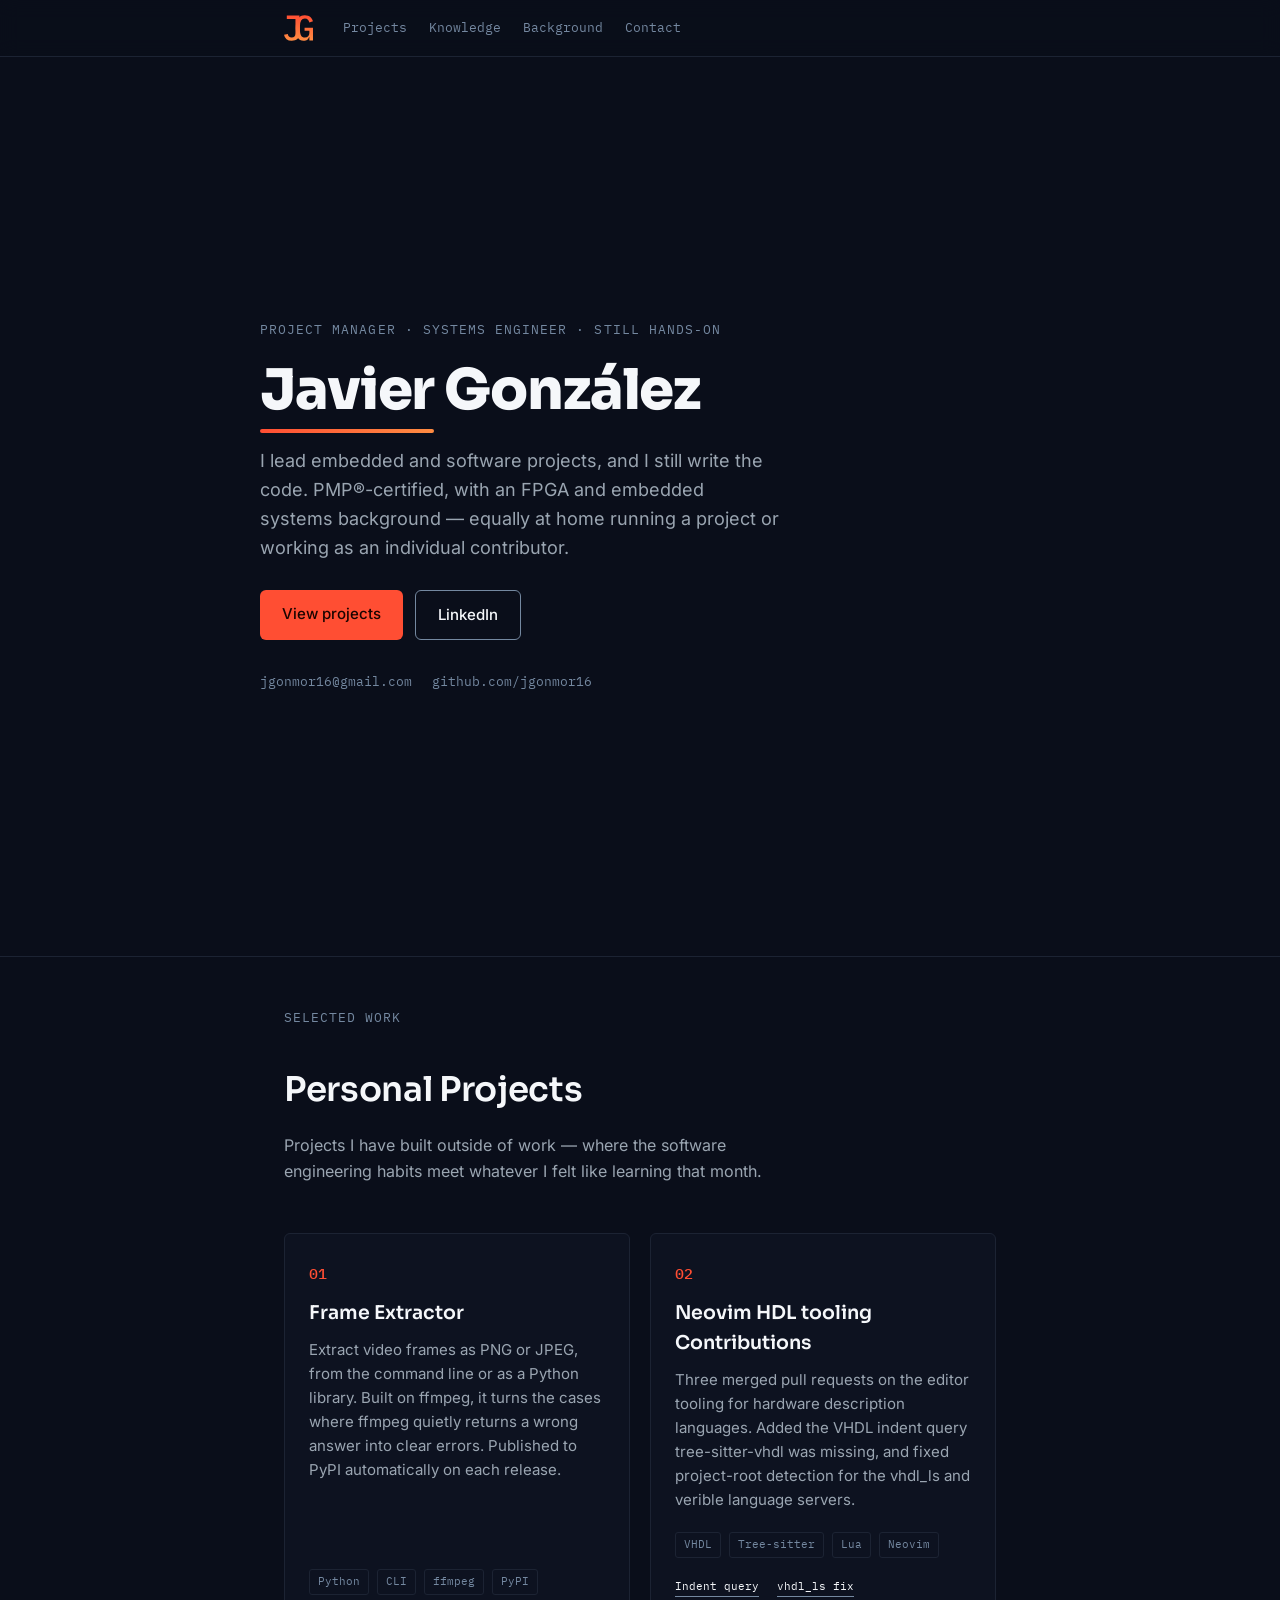
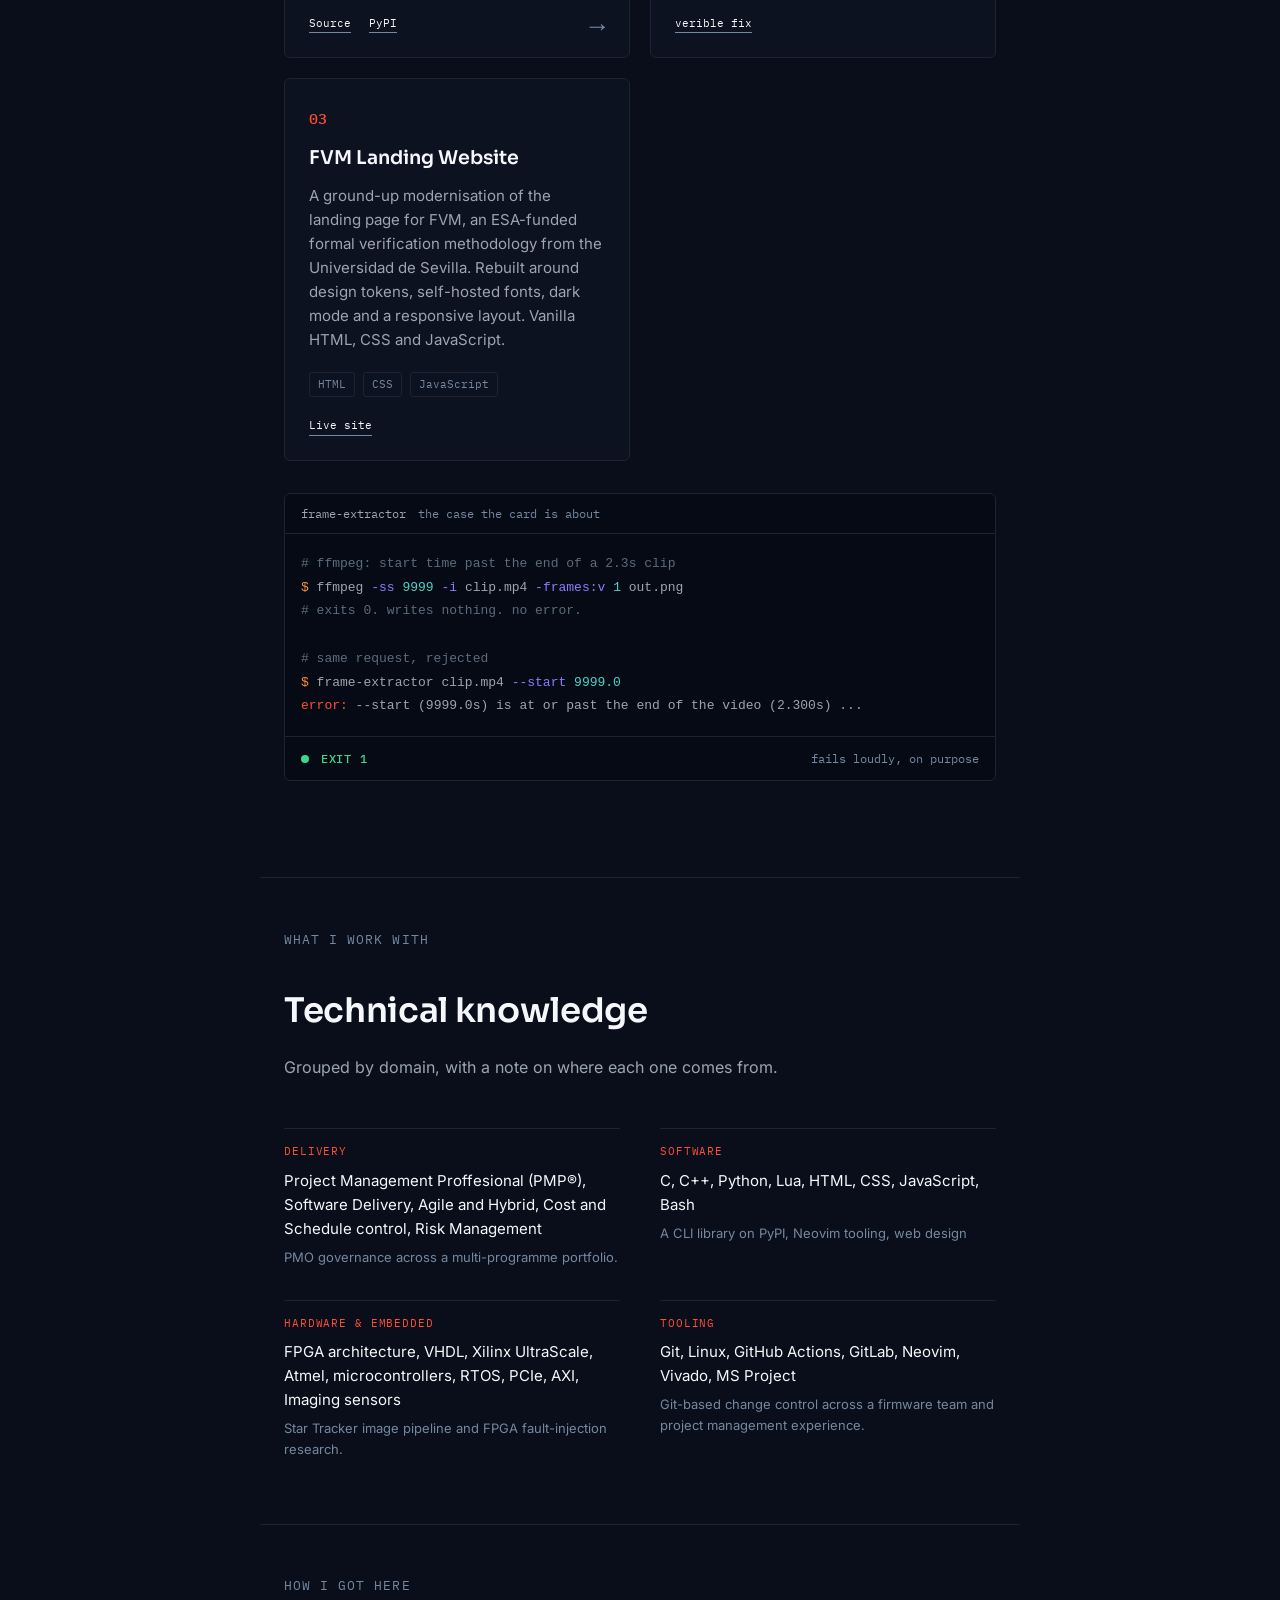
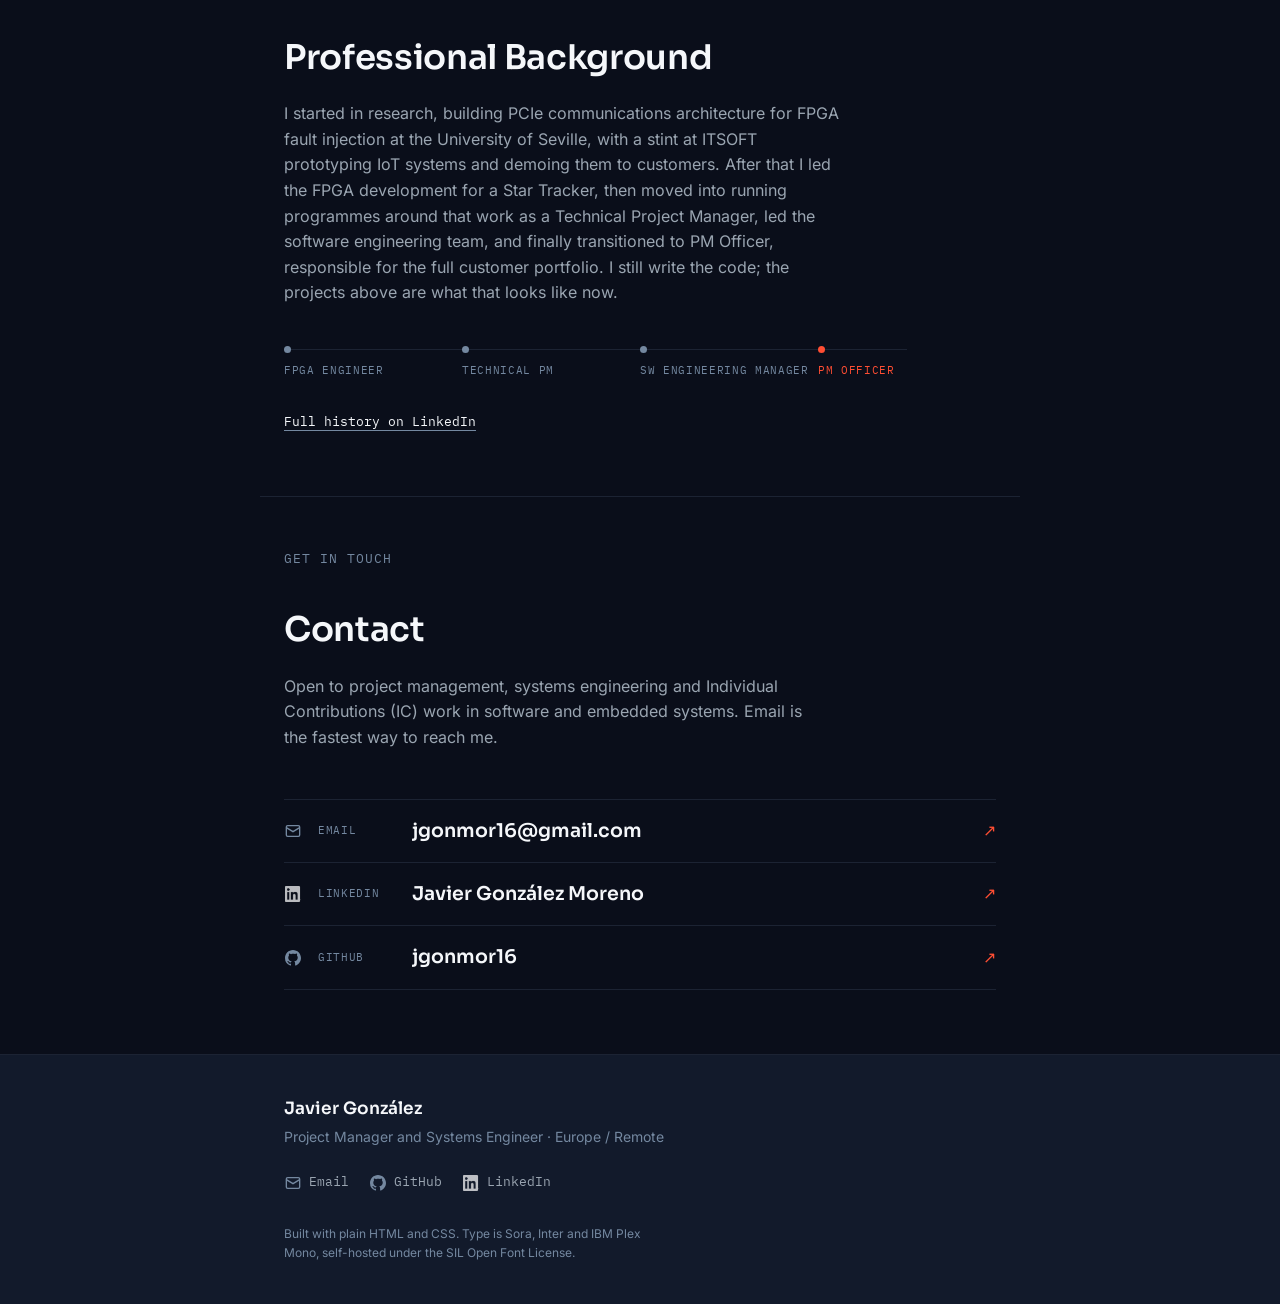
==== commit 41cb8438: "feat: add frame-extractor detail page - Build the detail template as problem, approach, evidence and" ====
--- a/index.html
+++ b/index.html
@@ -109,7 +109,10 @@
         <!-- Frame Extractor -->
         <li class="project">
           <p class="project__index">01</p>
-          <h3 class="project__name">Frame Extractor</h3>
+          <span class="project__go" aria-hidden="true">&#8594;</span>
+          <h3 class="project__name">
+            <a href="projects/frame-extractor/">Frame Extractor</a>
+          </h3>
           <p class="project__desc">
             Extract video frames as PNG or JPEG, from the command line or as a
             Python library. Built on ffmpeg, it turns the cases where ffmpeg
--- a/assets/css/projects.css
+++ b/assets/css/projects.css
@@ -59,6 +59,10 @@
   list-style: none;
   margin: 0 0 20px;
   padding: 0;
+  position: relative;
+  z-index: 1;
+  width: fit-content;
+  max-width: 100%,
 }
 
 .project__tags li {
@@ -74,8 +78,13 @@
   display: flex;
   flex-wrap: wrap;
   gap: 18px;
+  padding-right: 28px;
   font-family: var(--font-mono);
   font-size: 11px;
+  position: relative;
+  z-index: 1;
+  width: fit-content;
+  max-width: 100%,
 }
 
 .project__links a {
@@ -92,7 +101,7 @@
 
 /* ---------- Terminal panel ---------- */
 .term {
-  margin: 40px 0 0;
+  margin: 32px 0;
   border: 1px solid var(--line);
   border-radius: var(--radius);
   background: #060A14;
@@ -184,3 +193,37 @@
     font-size: 12px;
   }
 }
+
+.project__go {
+  position: absolute;
+  bottom: 12px;
+  right: 24px;
+  font-family: var(--font-mono);
+  font-size: 26px;
+  color: var(--text-muted);
+  transition: color 0.2s ease, transform 0.2s ease;
+}
+
+.project:hover .project__go {
+  color: var(--accent);
+  transform: translateX(3px);
+}
+
+.project__name a {
+  color: inherit;
+  text-decoration: none;
+}
+
+/* Stretched link: the title is the real anchor and its
+   pseudo-element covers the card, so the whole surface
+   navigates without nesting anchors. */
+.project__name a::after {
+  content: "";
+  position: absolute;
+  inset: 0;
+  border-radius: var(--radius);
+}
+
+.project:hover .project__name a {
+  color: var(--accent-2);
+}
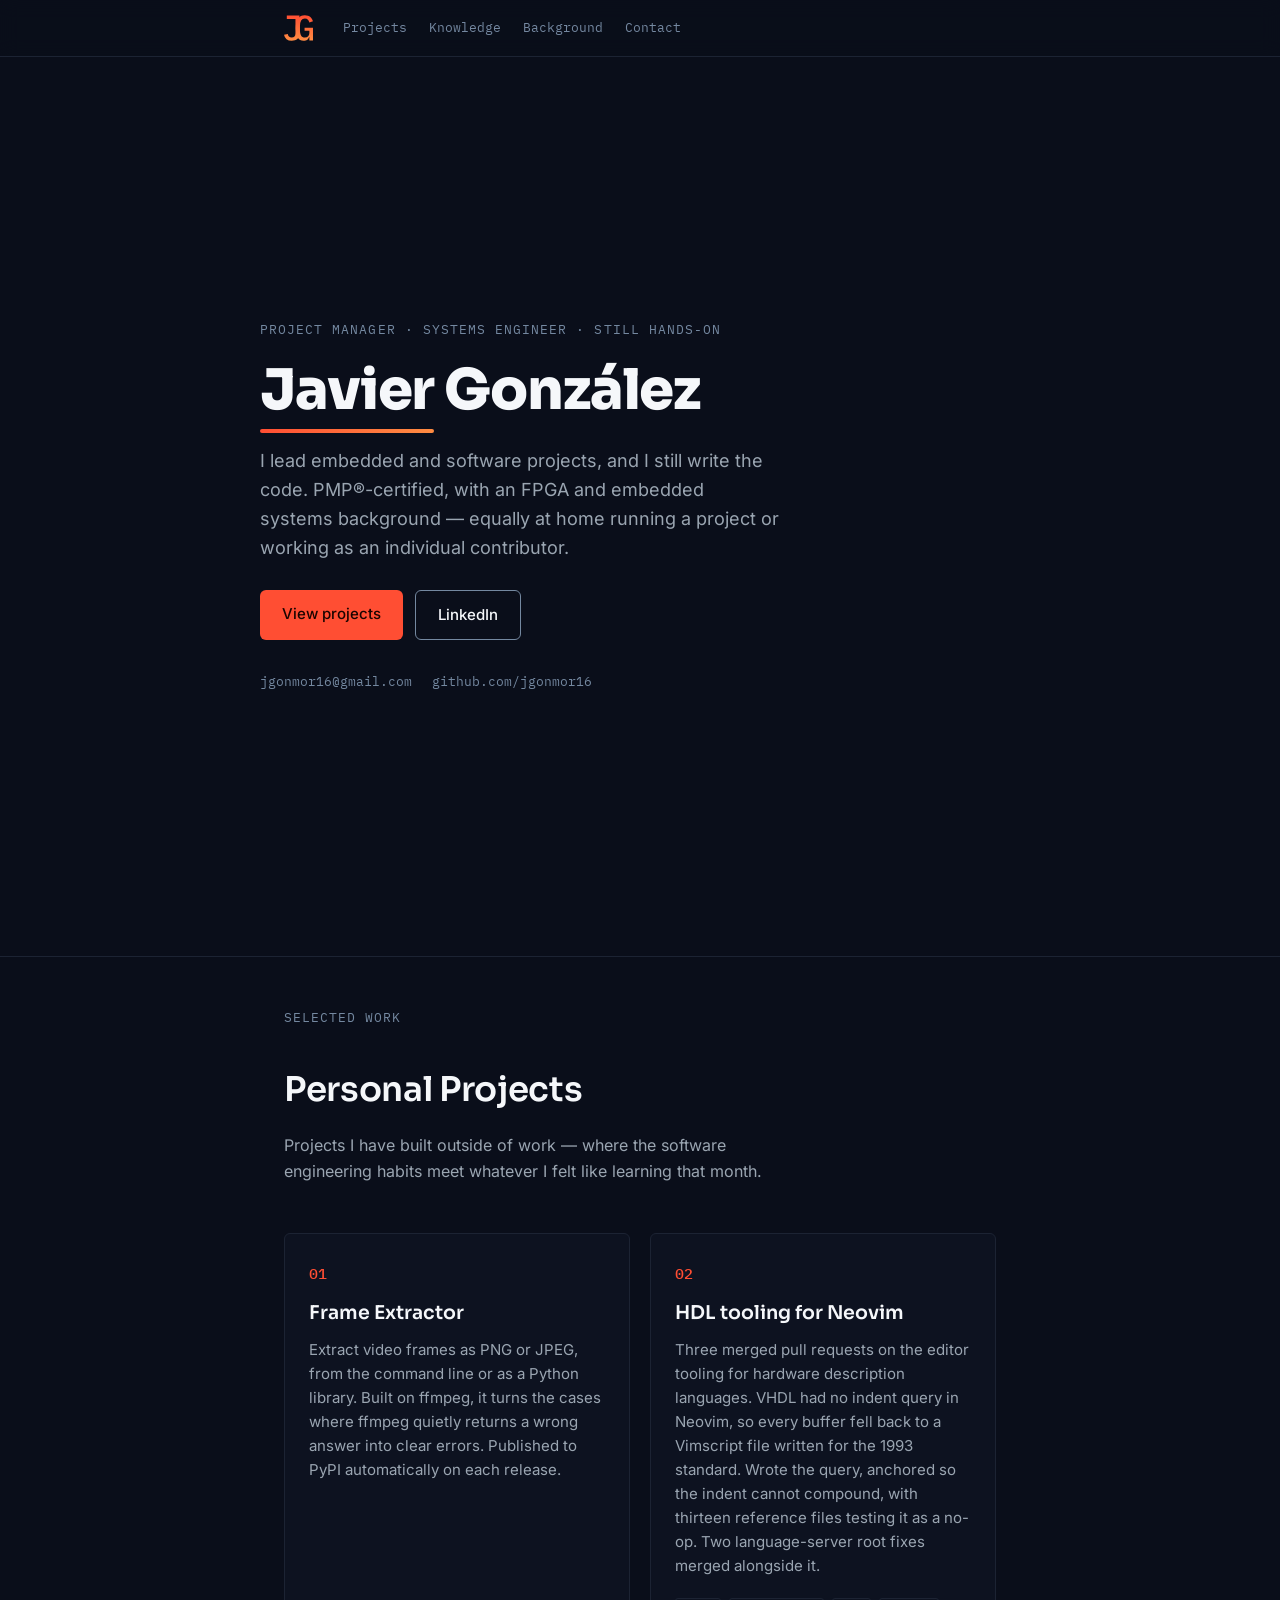
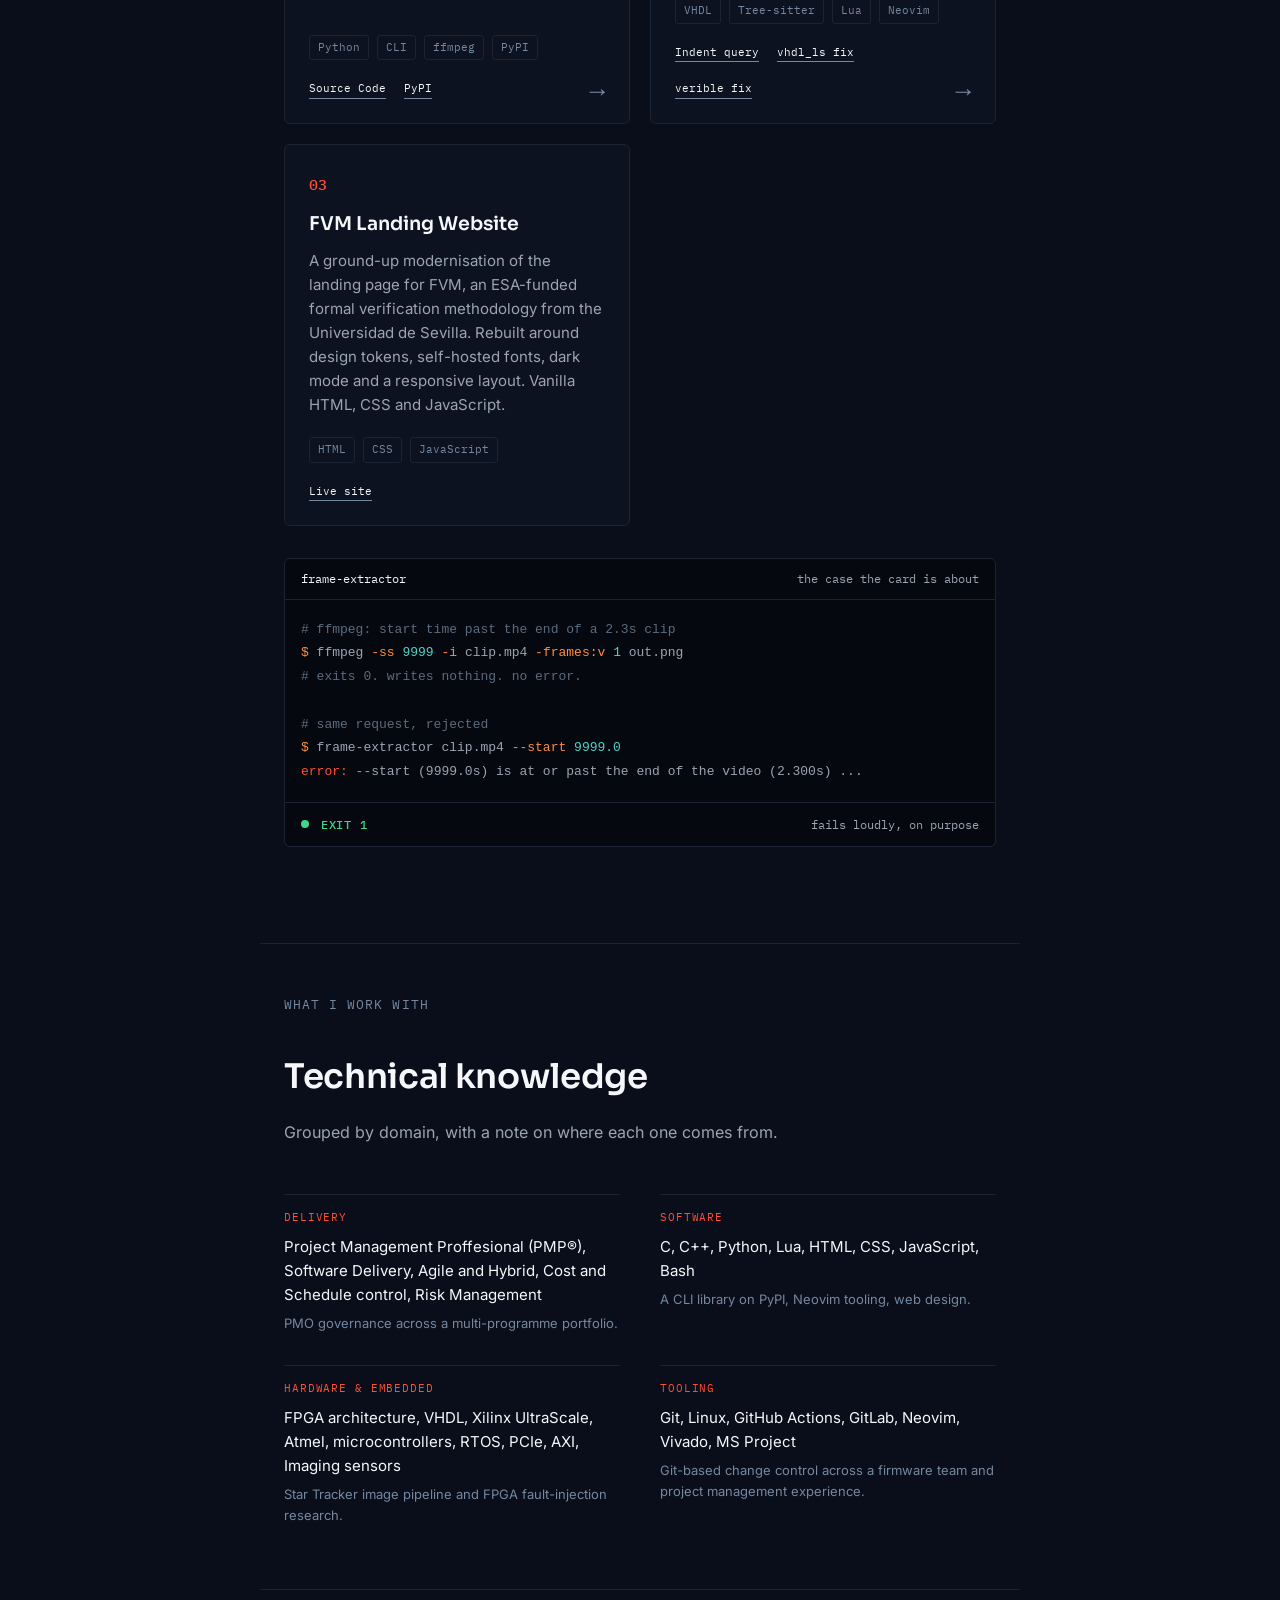
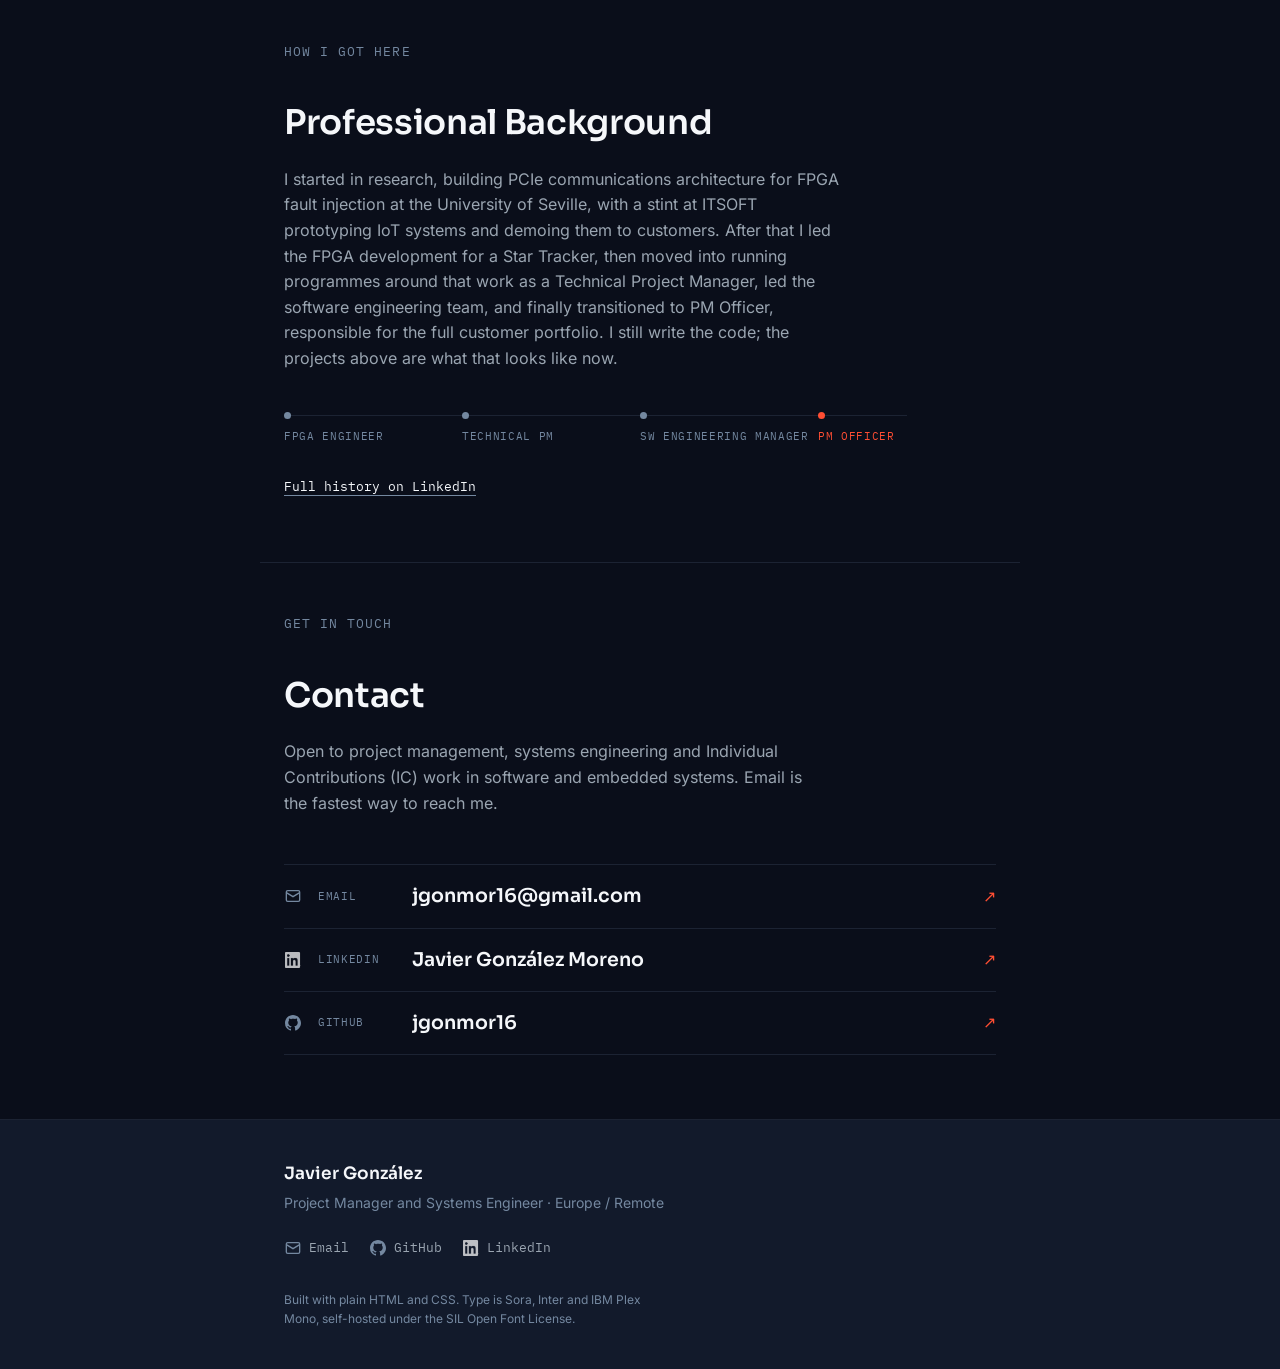
==== commit a1f86cf8: "feat: add HDL tooling detail page - Lead the page with the indent query rather than the two config f" ====
--- a/index.html
+++ b/index.html
@@ -127,7 +127,7 @@
           </ul>
           <div class="project__links">
             <a href="https://github.com/jgonmor16/frame-extractor"
-              target="_blank" rel="noopener">Source</a>
+              target="_blank" rel="noopener">Source Code</a>
             <a href="https://pypi.org/project/frame-extractor-ffmpeg/"
               target="_blank" rel="noopener">PyPI</a>
           </div>
@@ -136,12 +136,17 @@
         <!-- Open Source Contributions -->
         <li class="project">
           <p class="project__index">02</p>
-          <h3 class="project__name">Neovim HDL tooling Contributions</h3>
+          <span class="project__go" aria-hidden="true">&#8594;</span>
+          <h3 class="project__name">
+            <a href="projects/hdl-tooling/">HDL tooling for Neovim</a>
+          </h3>
           <p class="project__desc">
             Three merged pull requests on the editor tooling for hardware
-            description languages. Added the VHDL indent query tree-sitter-vhdl
-            was missing, and fixed project-root detection for the vhdl_ls and
-            verible language servers.
+            description languages. VHDL had no indent query in Neovim, so every
+            buffer fell back to a Vimscript file written for the 1993 standard.
+            Wrote the query, anchored so the indent cannot compound, with
+            thirteen reference files testing it as a no-op. Two language-server
+            root fixes merged alongside it.
           </p>
           <ul class="project__tags">
             <li>VHDL</li>
@@ -229,7 +234,7 @@
             C, C++, Python, Lua, HTML, CSS, JavaScript, Bash
           </dd>
           <dd class="knowledge__note">
-            A CLI library on PyPI, Neovim tooling, web design
+            A CLI library on PyPI, Neovim tooling, web design.
           </dd>
         </div>
 
--- a/assets/css/projects.css
+++ b/assets/css/projects.css
@@ -104,7 +104,7 @@
   margin: 32px 0;
   border: 1px solid var(--line);
   border-radius: var(--radius);
-  background: #060A14;
+  background: #05080F;
   overflow: hidden;
 }
 
@@ -120,11 +120,12 @@
 }
 
 .term__label {
-  color: var(--text-secondary);
+  color: var(--text-primary);
 }
 
 .term__note {
-  color: var(--text-faint);
+  margin-left: auto;
+  color: var(--text-secondary);
 }
 
 .term__code {
@@ -162,7 +163,7 @@
 
 .term__meta {
   margin-left: auto;
-  color: var(--text-faint);
+  color: var(--text-secondary);
   font-weight: 400;
   letter-spacing: 0;
 }
@@ -227,3 +228,15 @@
 .project:hover .project__name a {
   color: var(--accent-2);
 }
+
+.tok-str {
+  color: var(--tok-str);
+}
+
+.tok-k {
+  color: var(--tok-kw);
+}
+
+.tok-fn {
+  color: var(--tok-fn);
+}
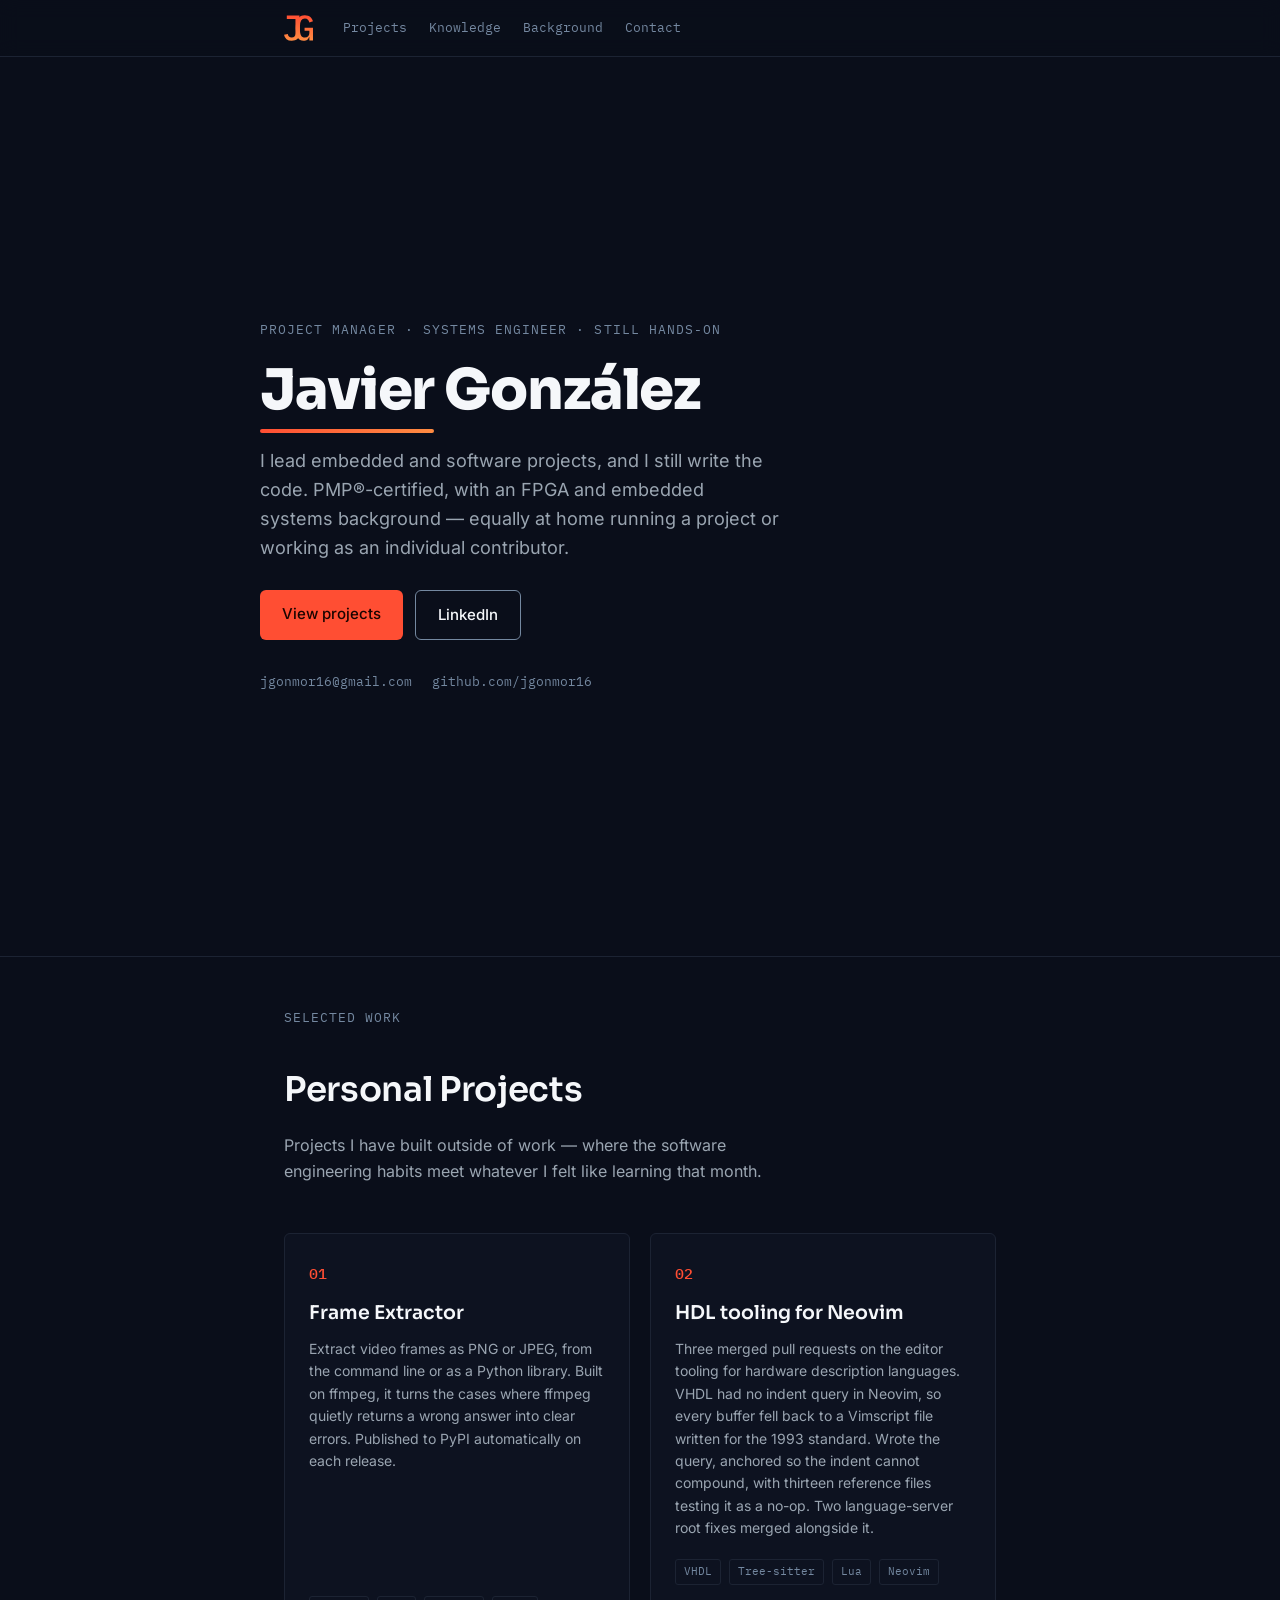
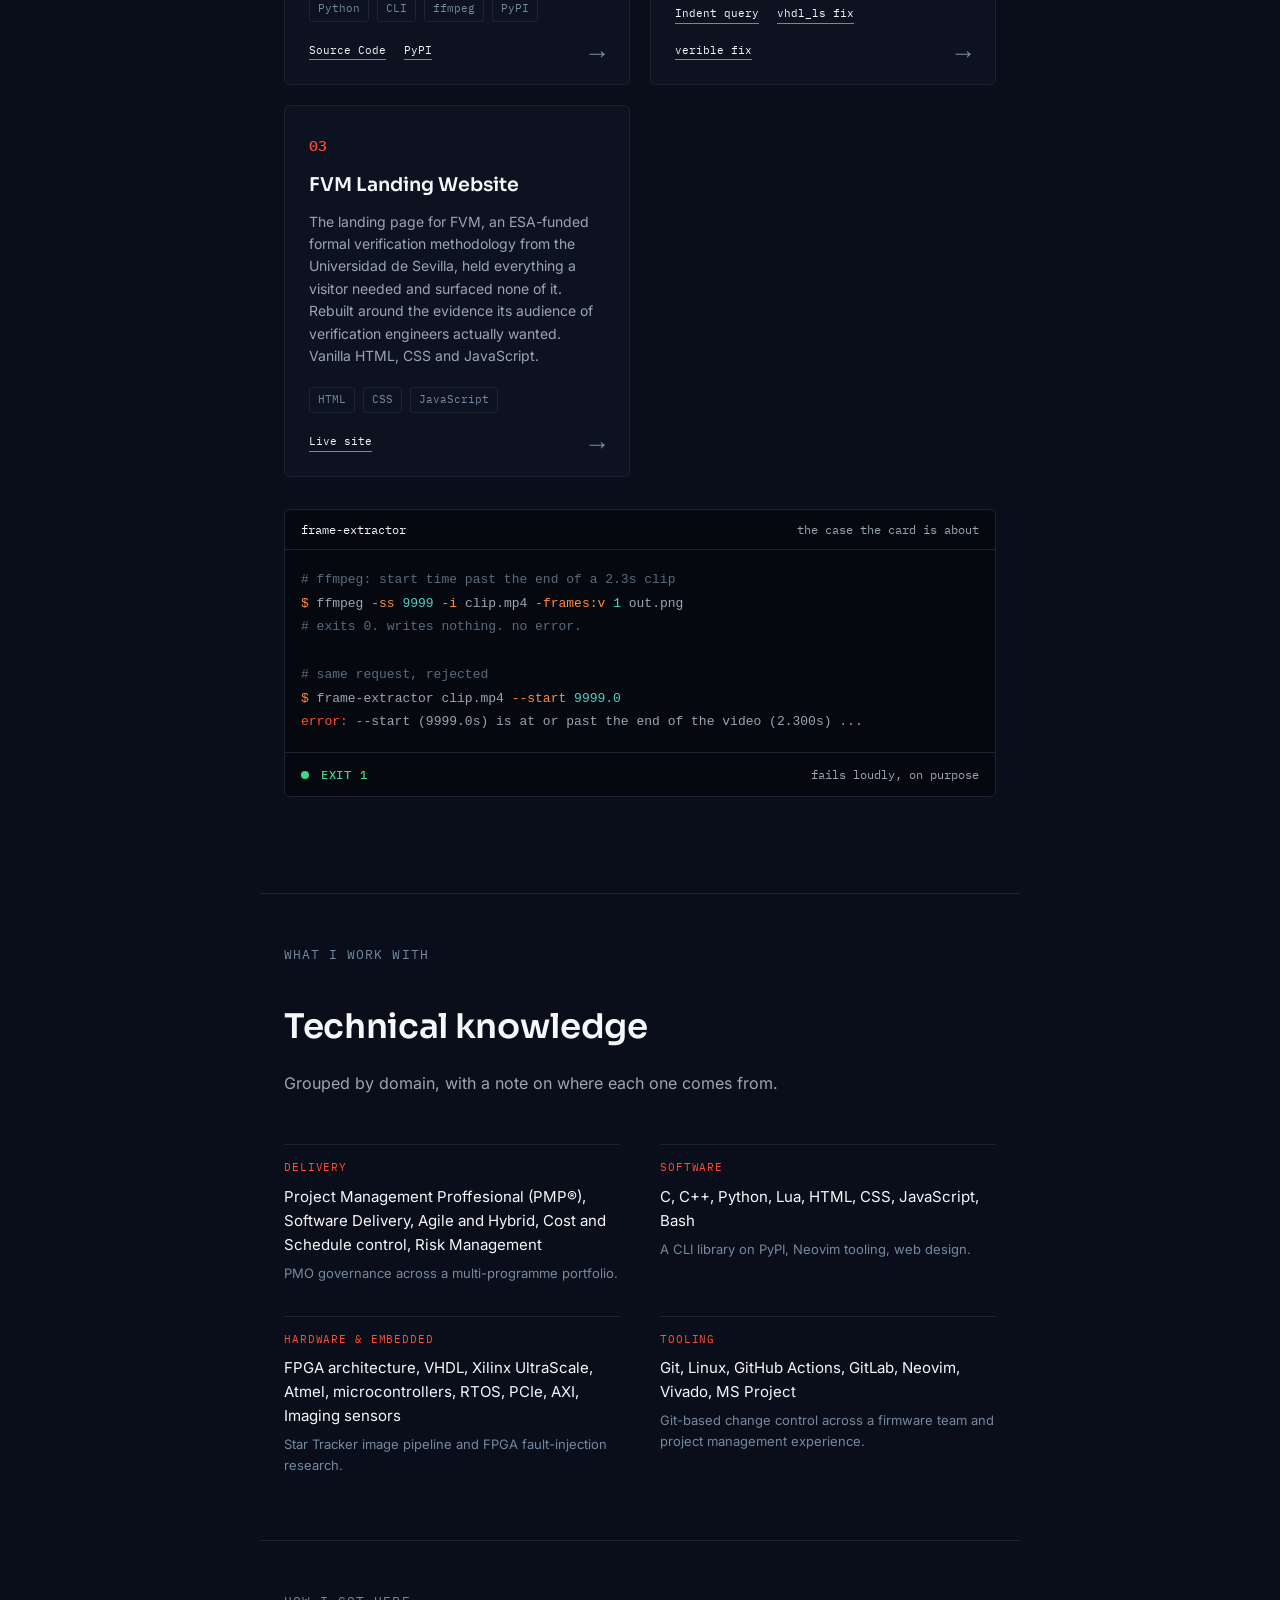
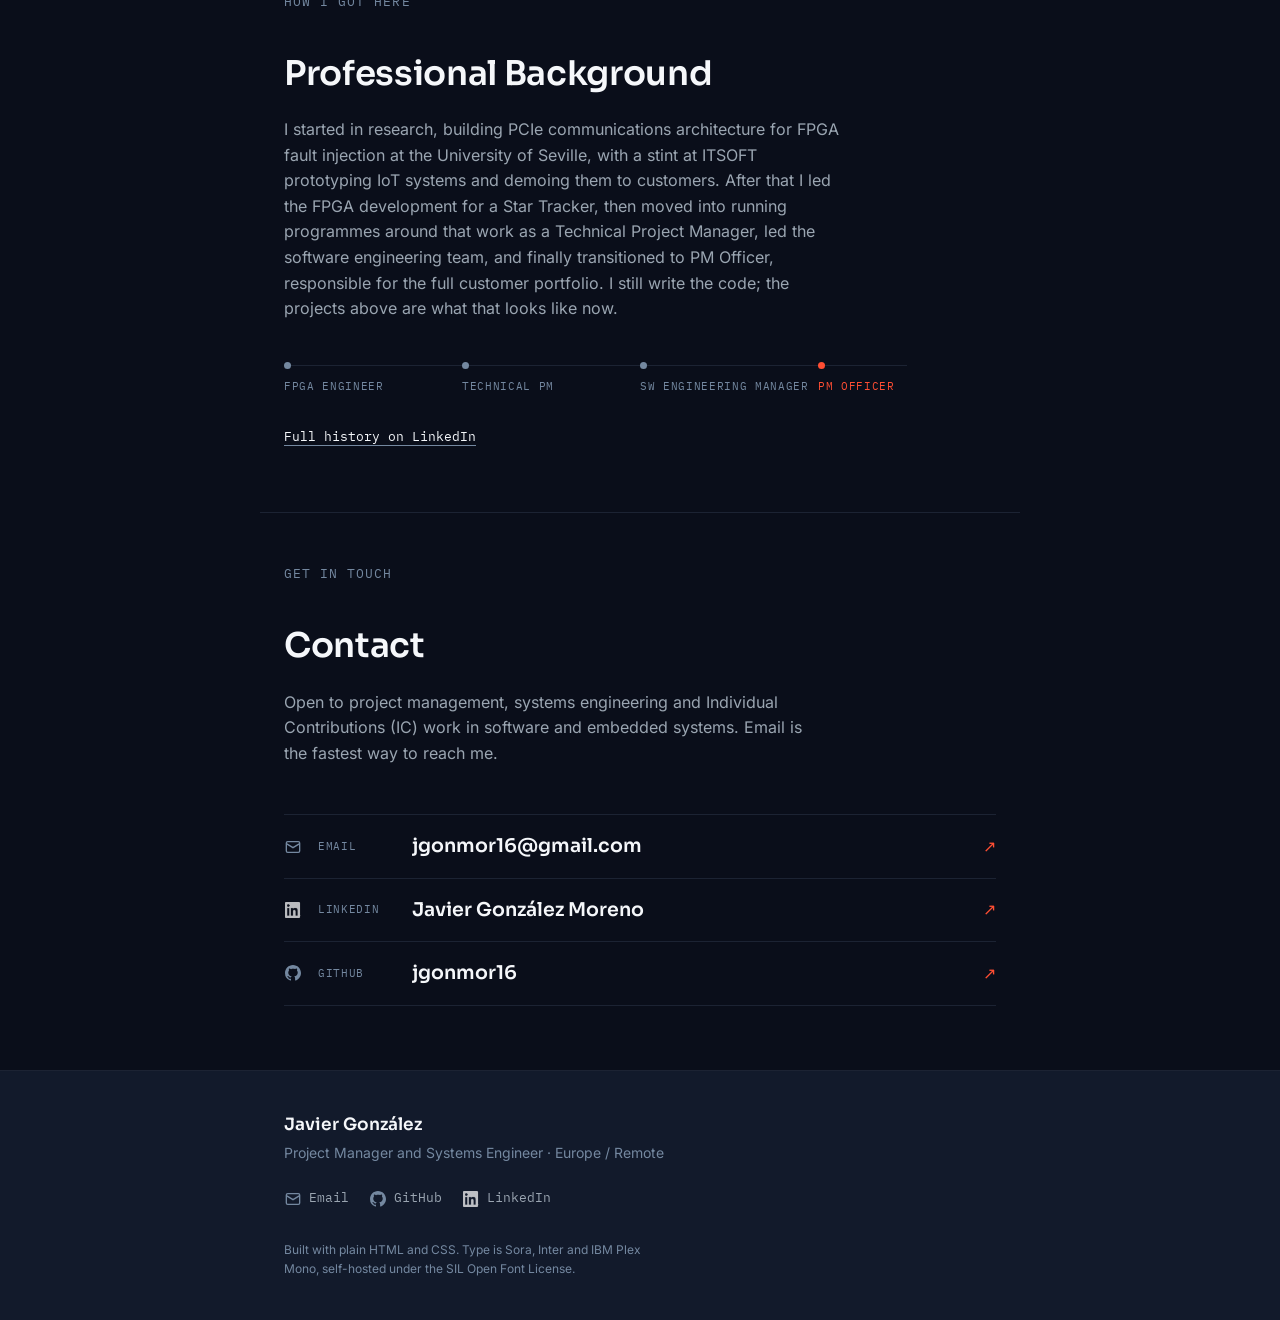
==== commit 3903e0df: "feat: add FVM website detail page - Frame the rewrite as promoting evidence rather than adding it: t" ====
--- a/index.html
+++ b/index.html
@@ -167,12 +167,16 @@
         <!-- FVM Website -->
         <li class="project">
           <p class="project__index">03</p>
-          <h3 class="project__name">FVM Landing Website</h3>
+          <span class="project__go" aria-hidden="true">&#8594;</span>
+          <h3 class="project__name">
+            <a href="projects/fvm-website/">FVM Landing Website</a>
+          </h3>
           <p class="project__desc">
-            A ground-up modernisation of the landing page for FVM, an ESA-funded
-            formal verification methodology from the Universidad de Sevilla.
-            Rebuilt around design tokens, self-hosted fonts, dark mode and a
-            responsive layout. Vanilla HTML, CSS and JavaScript.
+            The landing page for FVM, an ESA-funded formal verification
+            methodology from the Universidad de Sevilla, held everything a
+            visitor needed and surfaced none of it. Rebuilt around the
+            evidence its audience of verification engineers actually
+            wanted. Vanilla HTML, CSS and JavaScript.
           </p>
           <ul class="project__tags">
             <li>HTML</li>
--- a/assets/css/projects.css
+++ b/assets/css/projects.css
@@ -47,7 +47,7 @@
 
 .project__desc {
   color: var(--text-secondary);
-  font-size: 15px;
+  font-size: 14px;
   margin: 0 0 20px;
   flex-grow: 1;
 }
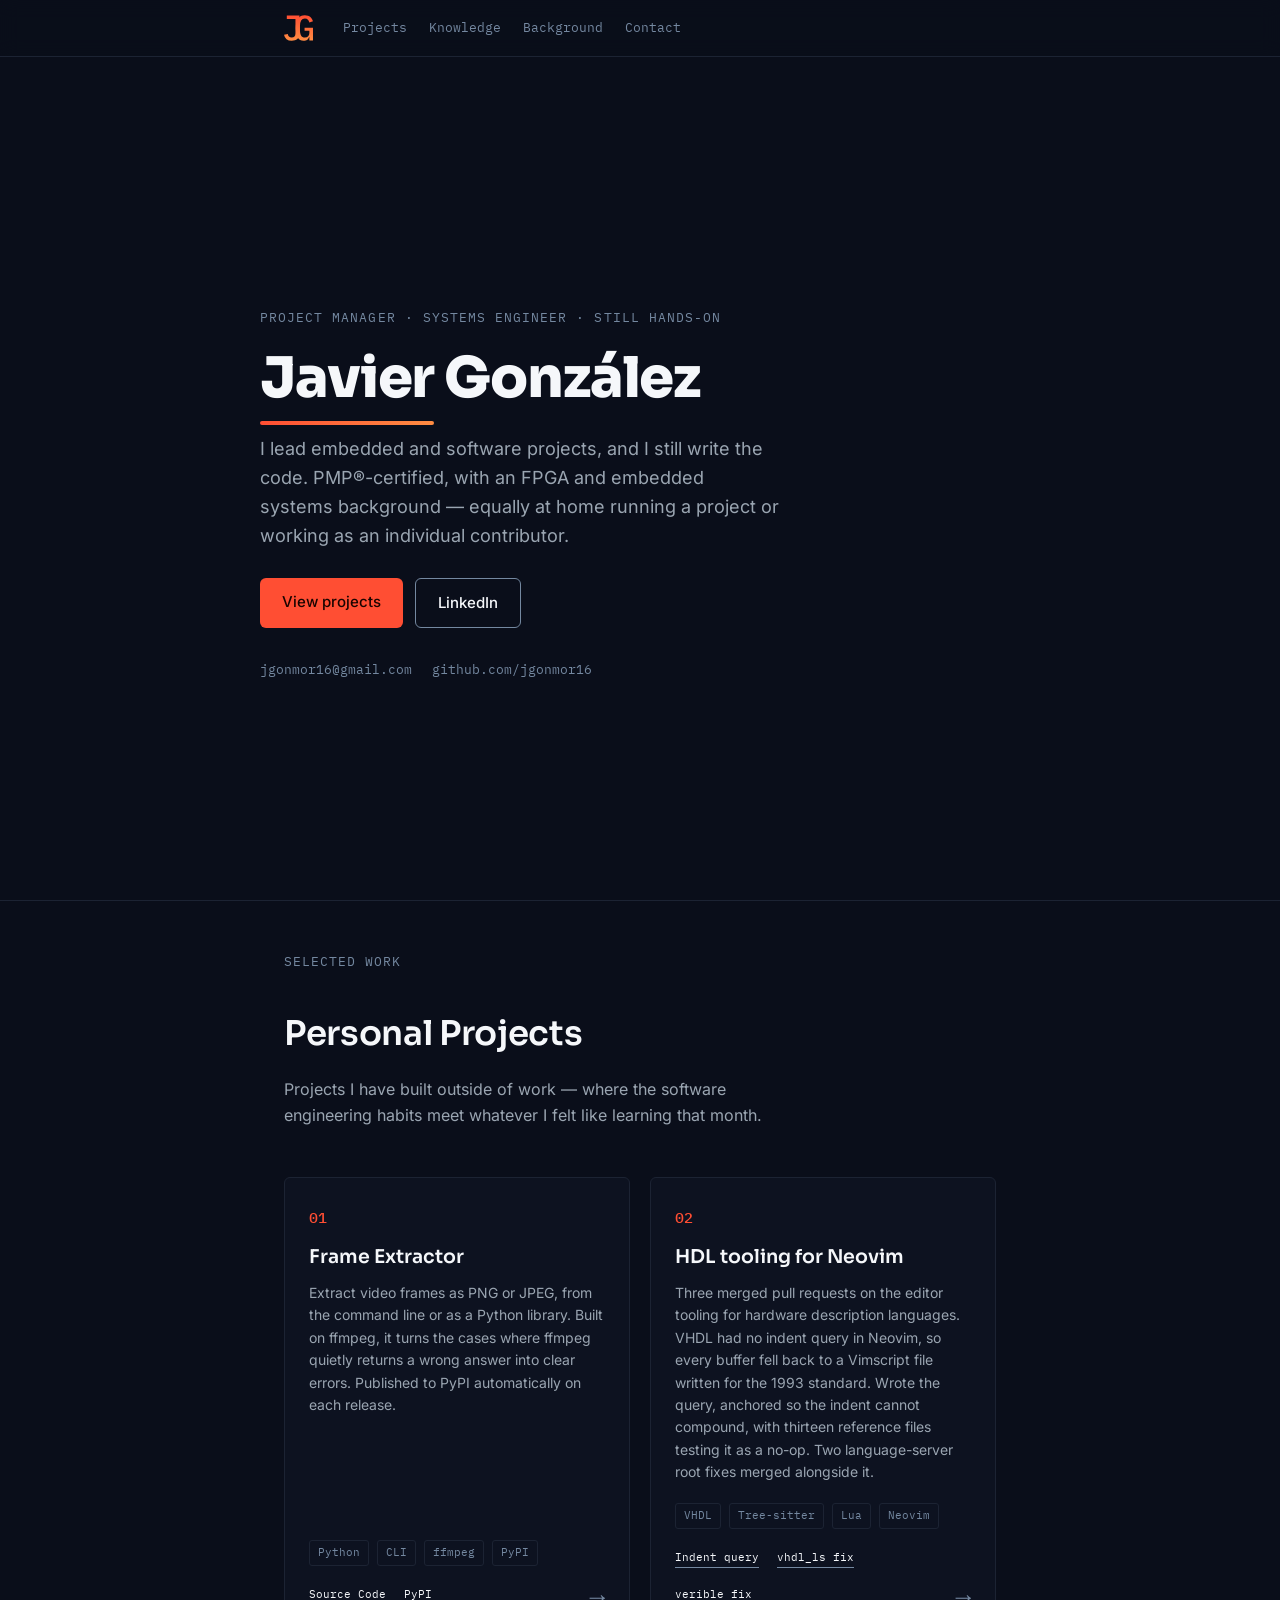
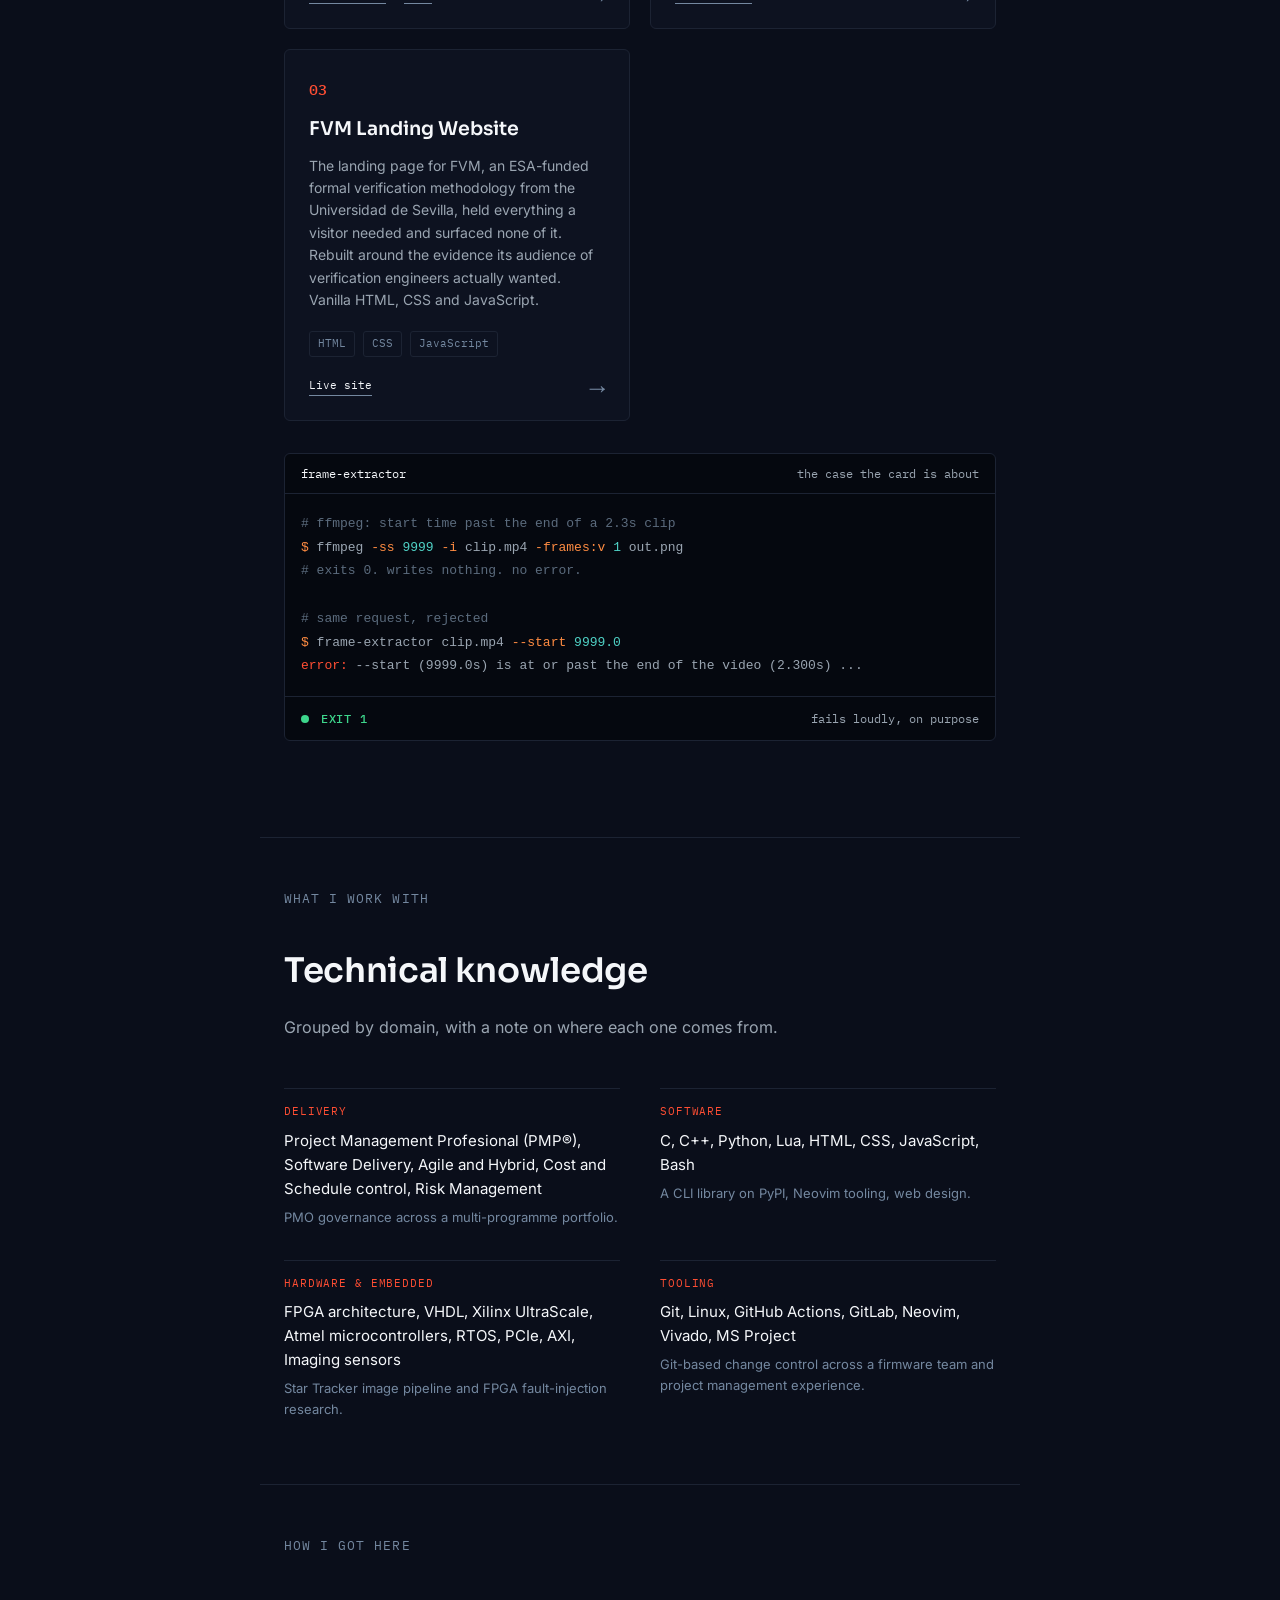
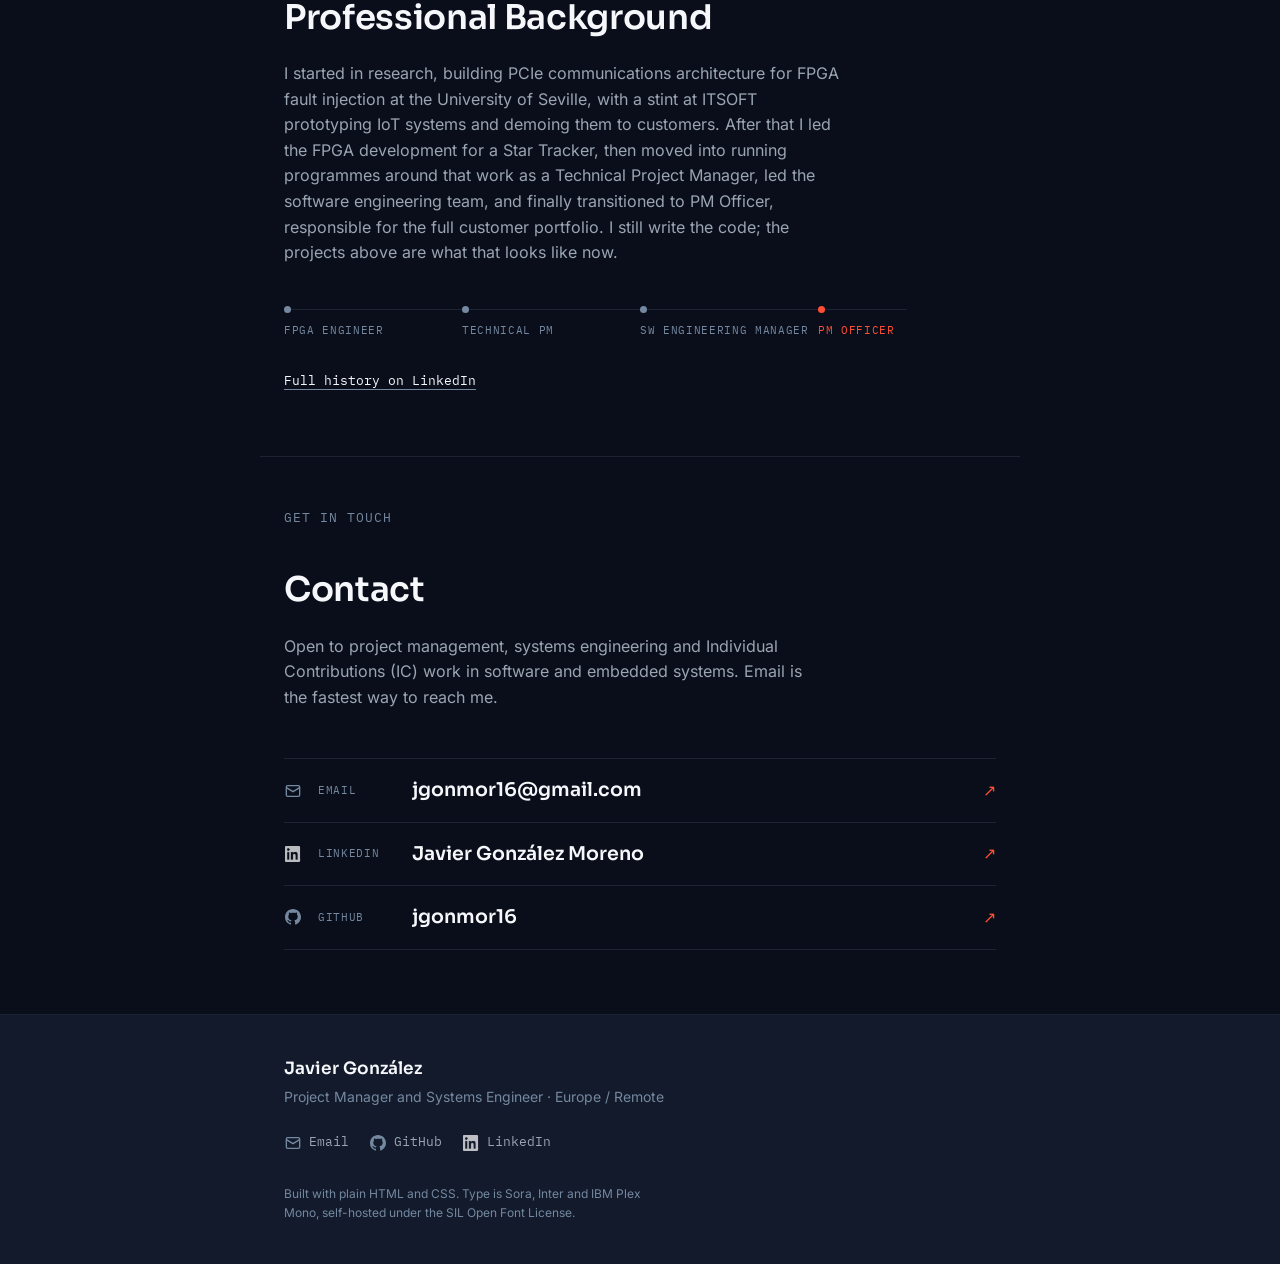
==== commit 27f2c7d8: "fix: valid markup and mobile layout - Demote the terminal bar to a div. A figure permits one figcapt" ====
--- a/index.html
+++ b/index.html
@@ -203,11 +203,11 @@
 <span class="tok-c"># same request, rejected</span>
 <span class="tok-p">$</span> frame-extractor clip.mp4 <span class="tok-k">--start</span> <span class="tok-n">9999.0</span>
 <span class="tok-e">error:</span> --start (9999.0s) is at or past the end of the video (2.300s) ...</code></pre>
-        <figcaption class="term__verdict">
+        <div class="term__verdict">
           <span class="term__dot" aria-hidden="true"></span>
           EXIT 1
           <span class="term__meta">fails loudly, on purpose</span>
-        </figcaption>
+        </div>
       </figure>
 
     </section>
@@ -224,7 +224,7 @@
         <div class="knowledge__group">
           <dt class="knowledge__domain">Delivery</dt>
           <dd class="knowledge__items">
-            Project Management Proffesional (PMP&reg;), Software Delivery, Agile
+            Project Management Profesional (PMP&reg;), Software Delivery, Agile
             and Hybrid, Cost and Schedule control, Risk Management
           </dd>
           <dd class="knowledge__note">
@@ -245,7 +245,7 @@
         <div class="knowledge__group">
           <dt class="knowledge__domain">Hardware &amp; embedded</dt>
           <dd class="knowledge__items">
-            FPGA architecture, VHDL, Xilinx UltraScale, Atmel, microcontrollers,
+            FPGA architecture, VHDL, Xilinx UltraScale, Atmel microcontrollers,
             RTOS, PCIe, AXI, Imaging sensors
           </dd>
           <dd class="knowledge__note">
@@ -348,6 +348,8 @@
         </li>
       </ul>
 
+    </section>
+
   </main>
 
   <footer class="foot">
--- a/assets/css/nav.css
+++ b/assets/css/nav.css
@@ -36,7 +36,7 @@
 
 .nav__list {
   display: flex;
-  flex-wrap: wrap;
+  flex-wrap: nowrap;
   align-items: center;
   gap: 2px;
   margin: 0;
@@ -82,7 +82,8 @@
   }
 
   .nav__list a {
-    padding: 6px 7px;
-    font-size: 12px;
+    padding: 6px 5px;
+    font-size: 11px;
+    letter-spacing: 0;
   }
 }
--- a/assets/css/hero.css
+++ b/assets/css/hero.css
@@ -1,9 +1,9 @@
 /* ---------- Hero ---------- */
 .hero {
-  min-height: 100svh;
+  min-height: calc(100svh - var(--nav-h));
   display: flex;
   align-items: center;
-  padding: 96px 24px;
+  padding: clamp(40px, 10vw, 96px) 24px var(--section-gap);
   border-bottom: 1px solid var(--line);
 }
 
@@ -71,12 +71,26 @@
   position: absolute;
   left: 0;
   right: 0;
-  bottom: -0.16em;
+  bottom: -0.22em;
   height: 4px;
   border-radius: 2px;
   background: linear-gradient(90deg, var(--accent), var(--accent-2));
   transform-origin: left center;
   animation: ignite 1s ease-out;
+}
+
+/* On narrow screens the heading wraps, so the bar would
+   strike through the second line. Hide it there and
+   underline the whole heading instead. */
+@media (max-width: 620px) {
+  .hero__mark::after {
+    display: none;
+  }
+
+  .hero .eyebrow::after {
+    display: block;
+    max-width: 180px;
+  }
 }
 
 /* ---------- Buttons ---------- */
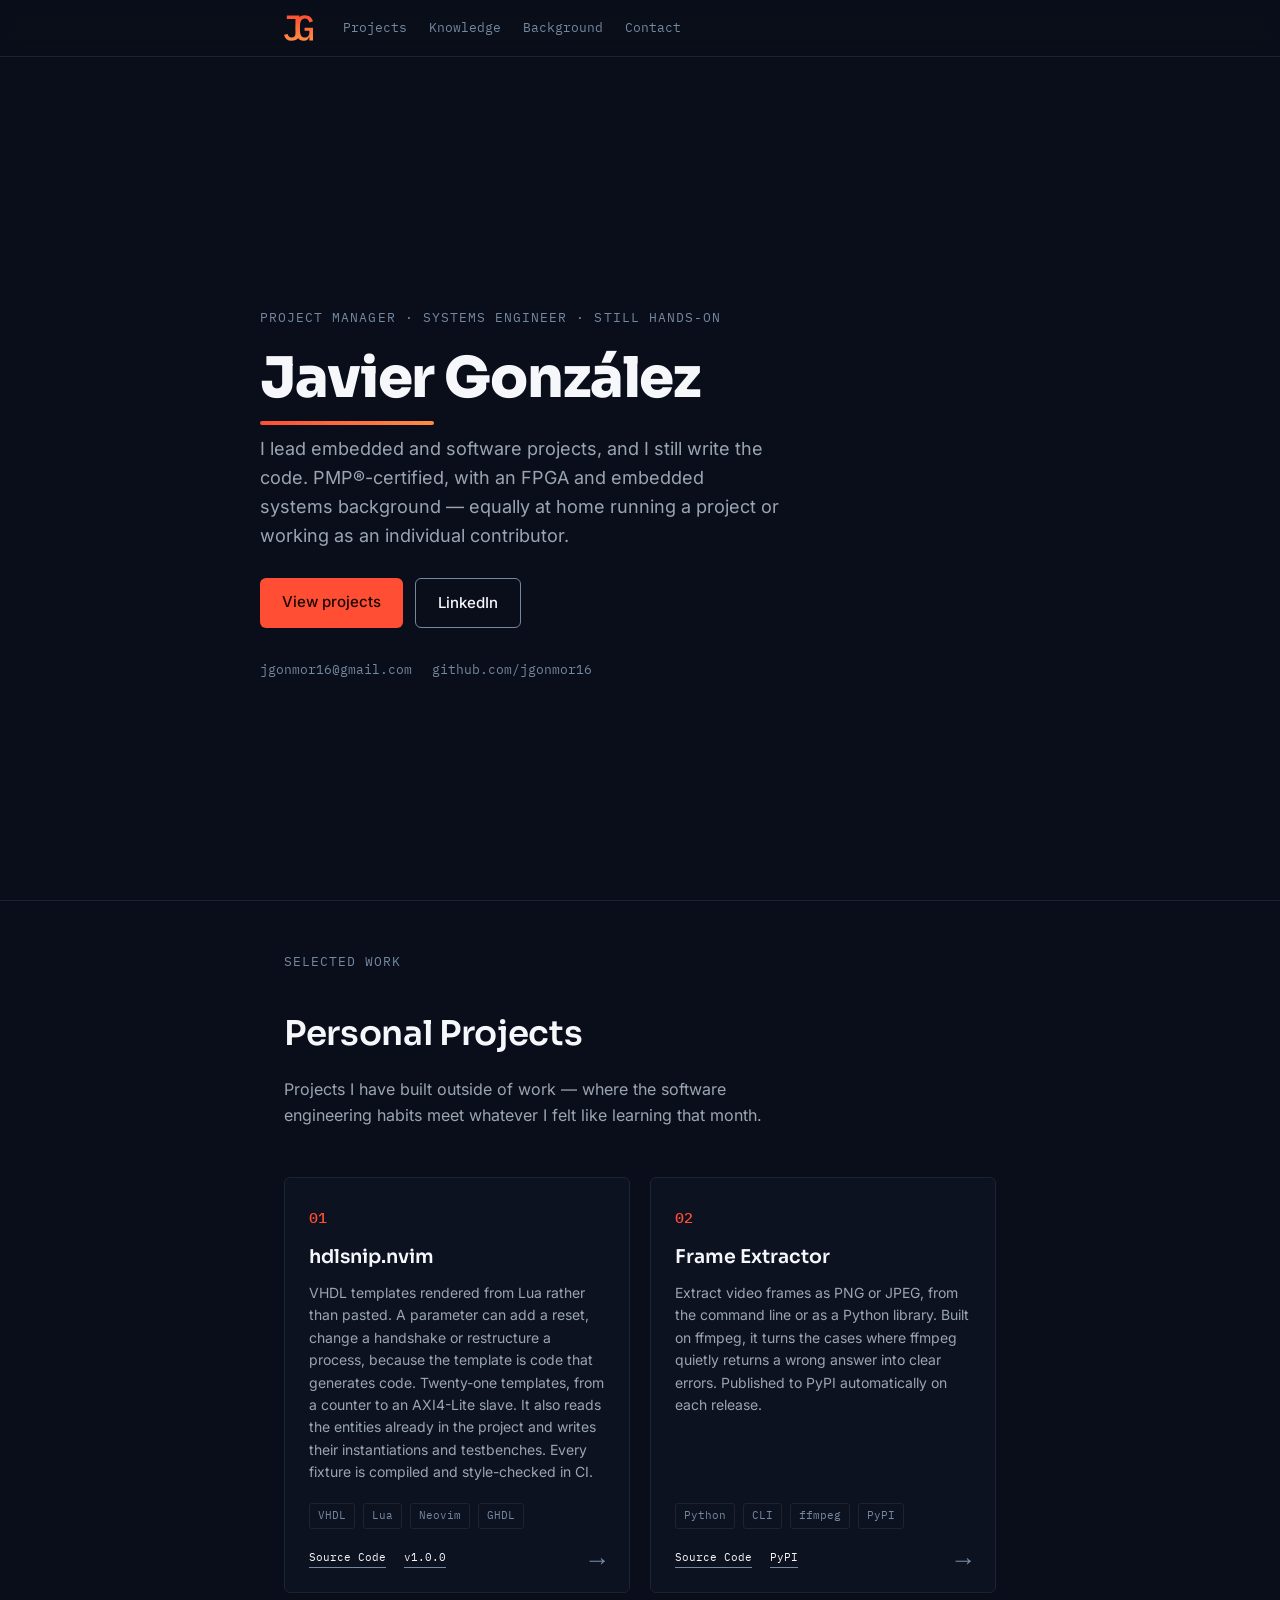
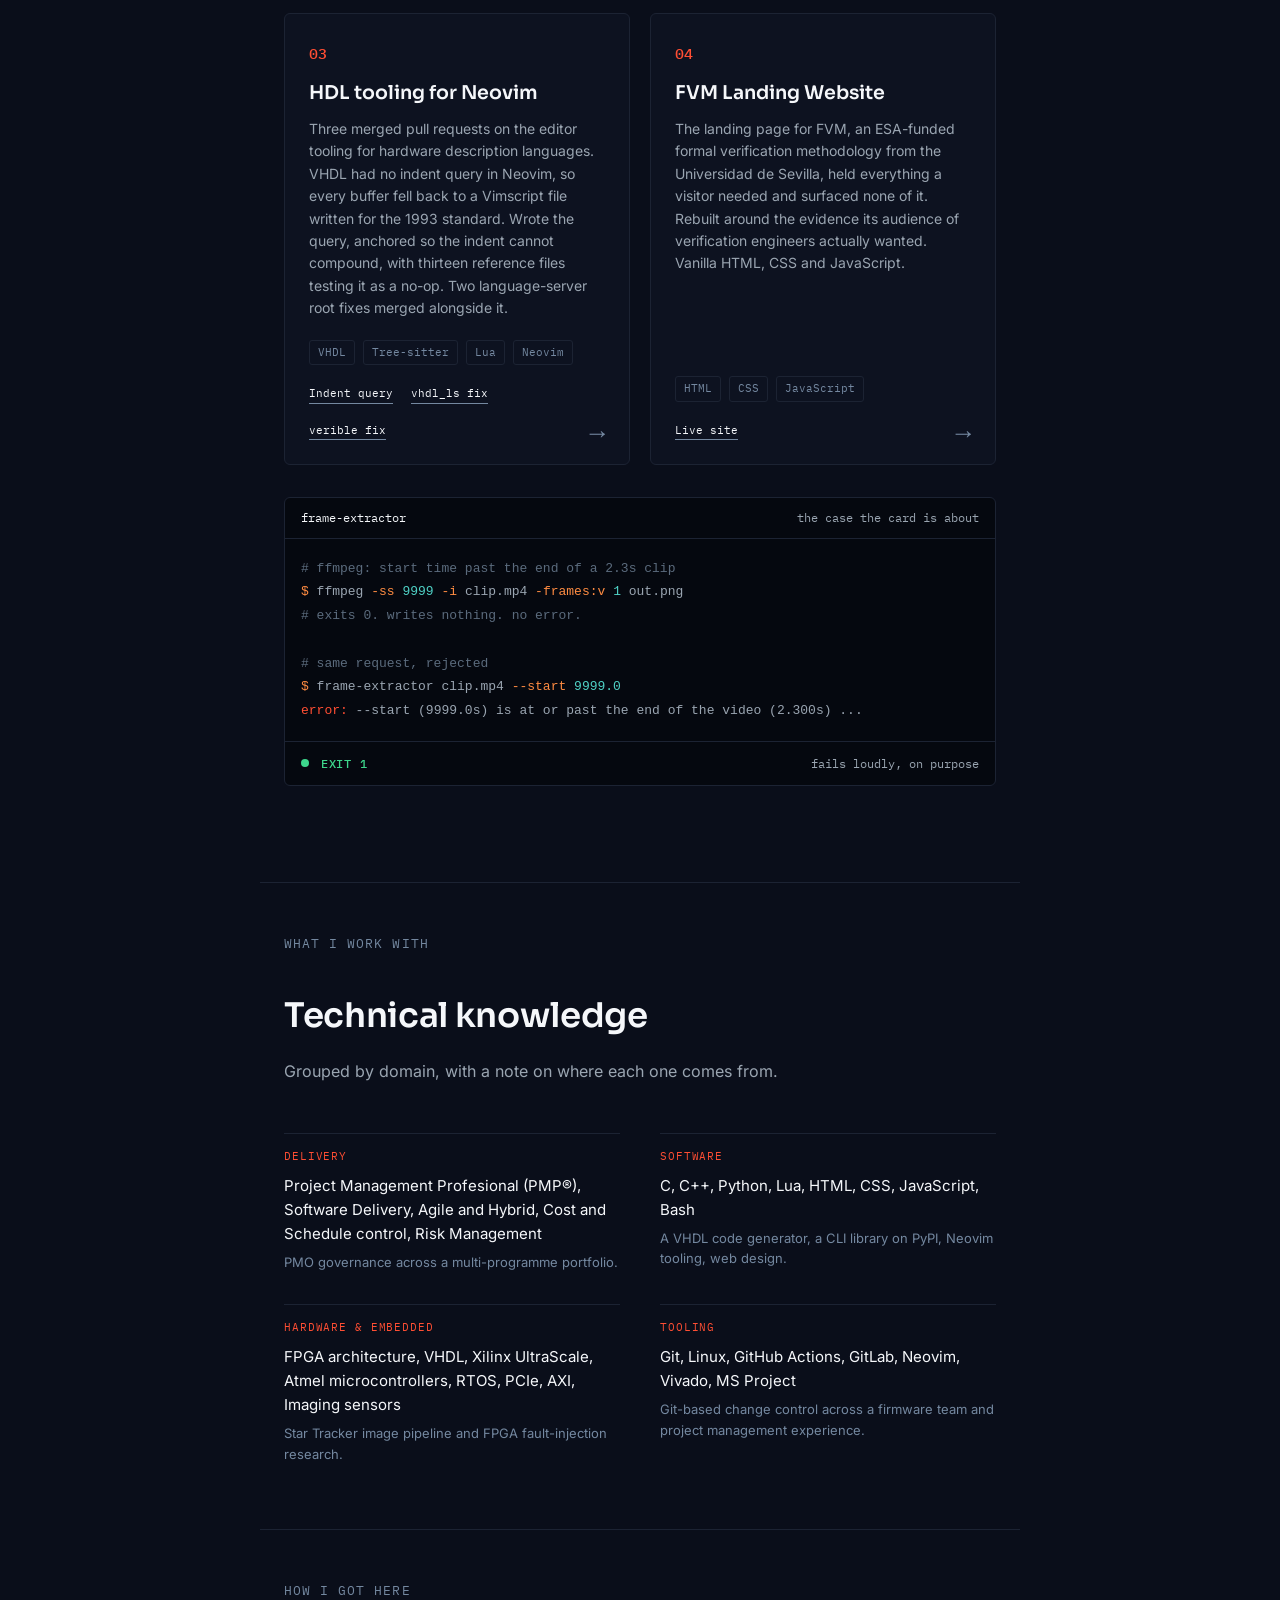
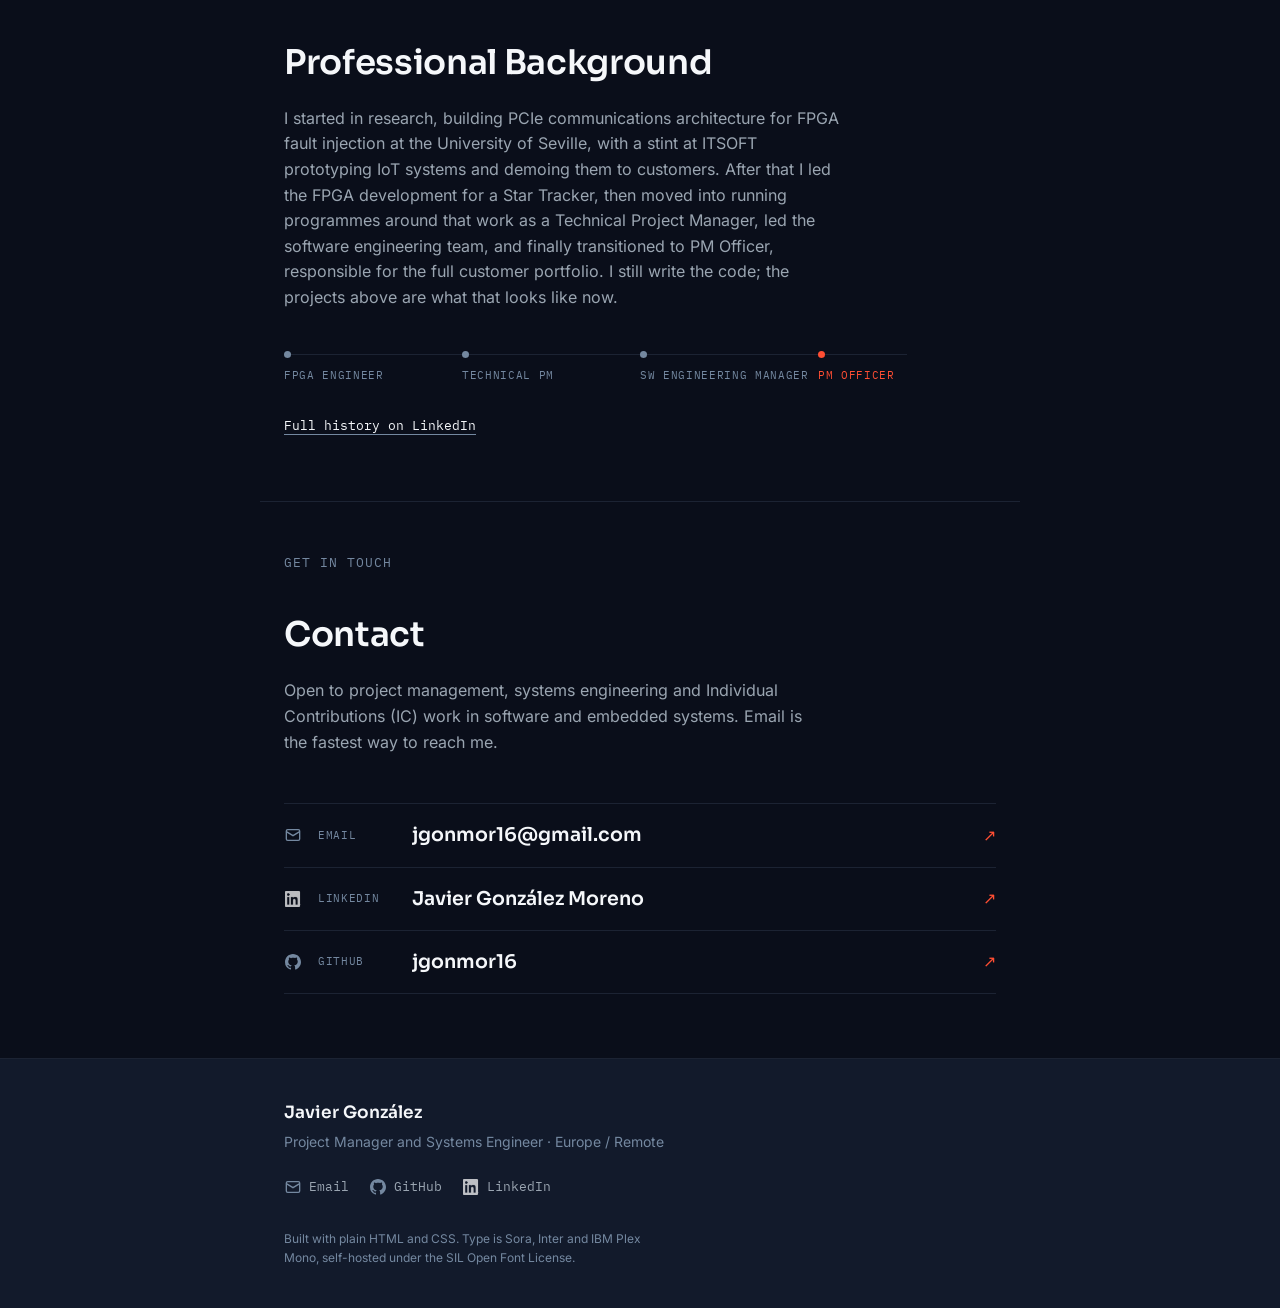
==== commit 0ca5fb40: "feat: add hdlsnip.nvim detail page - Add the page as project 01, following the problem, approach,   " ====
--- a/index.html
+++ b/index.html
@@ -106,9 +106,39 @@
 
       <ul class="projects">
 
+        <!-- hdlsnip.nvim -->
+        <li class="project">
+          <p class="project__index">01</p>
+          <span class="project__go" aria-hidden="true">&#8594;</span>
+          <h3 class="project__name">
+            <a href="projects/hdlsnip/">hdlsnip.nvim</a>
+          </h3>
+          <p class="project__desc">
+            VHDL templates rendered from Lua rather than pasted. A parameter
+            can add a reset, change a handshake or restructure a process,
+            because the template is code that generates code. Twenty-one
+            templates, from a counter to an AXI4-Lite slave. It also reads the
+            entities already in the project and writes their instantiations
+            and testbenches. Every fixture is compiled and style-checked in
+            CI.
+          </p>
+          <ul class="project__tags">
+            <li>VHDL</li>
+            <li>Lua</li>
+            <li>Neovim</li>
+            <li>GHDL</li>
+          </ul>
+          <div class="project__links">
+            <a href="https://github.com/jgonmor16/hdlsnip.nvim"
+              target="_blank" rel="noopener">Source Code</a>
+            <a href="https://github.com/jgonmor16/hdlsnip.nvim/releases/tag/v1.0.0"
+              target="_blank" rel="noopener">v1.0.0</a>
+          </div>
+        </li>
+
         <!-- Frame Extractor -->
         <li class="project">
-          <p class="project__index">01</p>
+          <p class="project__index">02</p>
           <span class="project__go" aria-hidden="true">&#8594;</span>
           <h3 class="project__name">
             <a href="projects/frame-extractor/">Frame Extractor</a>
@@ -135,7 +165,7 @@
 
         <!-- Open Source Contributions -->
         <li class="project">
-          <p class="project__index">02</p>
+          <p class="project__index">03</p>
           <span class="project__go" aria-hidden="true">&#8594;</span>
           <h3 class="project__name">
             <a href="projects/hdl-tooling/">HDL tooling for Neovim</a>
@@ -166,7 +196,7 @@
 
         <!-- FVM Website -->
         <li class="project">
-          <p class="project__index">03</p>
+          <p class="project__index">04</p>
           <span class="project__go" aria-hidden="true">&#8594;</span>
           <h3 class="project__name">
             <a href="projects/fvm-website/">FVM Landing Website</a>
@@ -238,7 +268,8 @@
             C, C++, Python, Lua, HTML, CSS, JavaScript, Bash
           </dd>
           <dd class="knowledge__note">
-            A CLI library on PyPI, Neovim tooling, web design.
+            A VHDL code generator, a CLI library on PyPI, Neovim tooling, web
+            design.
           </dd>
         </div>
 
--- a/assets/css/tokens.css
+++ b/assets/css/tokens.css
@@ -15,7 +15,6 @@
   --accent-2: #FF8C42;
 
   --signal: #3DD68C;
-  --info: #8B7BFF;
 
   /* Syntax, for code panels. */
   --tok-kw: #FF8C42;
--- a/assets/css/nav.css
+++ b/assets/css/nav.css
@@ -77,8 +77,13 @@
 }
 
 @media (max-width: 460px) {
-  .nav__mark {
-    display: none;
+  .nav__mark img {
+    width: 23px;
+    height: 21px;
+  }
+
+  .nav__inner {
+    gap: 12px;
   }
 
   .nav__list a {
--- a/assets/css/projects.css
+++ b/assets/css/projects.css
@@ -240,3 +240,113 @@
 .tok-fn {
   color: var(--tok-fn);
 }
+
+/* Code blocks carry no syntax palette. The frame stays neutral, the
+   structure being compared is lifted out of it, only what differs
+   takes the accent, and the variant label sits apart from both. */
+.term__code .hl-body {
+  color: var(--text-primary);
+}
+
+.term__code .hl {
+  color: var(--accent-2);
+  font-weight: 500;
+}
+
+/* Literal rather than a token, so it survives --info being pruned. */
+.term__code .hl-cfg {
+  color: #8B7BFF;
+  font-weight: 500;
+}
+
+/* Key phrases lift out of the body colour without taking the accent,
+   which stays reserved for links and markers. */
+.detail__lead .key,
+.detail__text .key {
+  color: var(--text-primary);
+  font-weight: 500;
+}
+
+/* Long headings break where the sense breaks, but only when there is
+   room for the break to help. */
+@media (max-width: 560px) {
+  .title-break {
+    display: none;
+  }
+}
+
+/* Fact cards: the project-card treatment without the hover lift,
+   since these do not go anywhere. */
+.facts {
+  display: grid;
+  gap: 20px;
+  grid-template-columns: repeat(auto-fit, minmax(260px, 1fr));
+  list-style: none;
+  margin: 0;
+  padding: 0;
+}
+
+.fact {
+  display: flex;
+  flex-direction: column;
+  padding: 24px 22px 22px;
+  border: 1px solid var(--line);
+  border-radius: var(--radius);
+  background: var(--surface);
+}
+
+.fact__label {
+  font-family: var(--font-mono);
+  font-size: 15px;
+  font-weight: 500;
+  color: var(--accent);
+  margin: 0 0 12px;
+}
+
+.fact__name {
+  font-family: var(--font-display);
+  font-weight: 600;
+  font-size: 17px;
+  margin: 0 0 10px;
+}
+
+.fact__desc {
+  color: var(--text-secondary);
+  font-size: 14px;
+  margin: 0;
+}
+
+/* Demo videos. Framed like the code panels, so a recording and a
+   listing read as the same kind of evidence. */
+.demo {
+  margin: 28px 0;
+}
+
+.demo video {
+  display: block;
+  width: 100%;
+  height: auto;
+  border: 1px solid var(--line);
+  border-radius: var(--radius);
+  background: #05080F;
+}
+
+.demo__caption {
+  display: flex;
+  flex-wrap: wrap;
+  align-items: baseline;
+  gap: 4px 12px;
+  margin-top: 10px;
+  font-family: var(--font-mono);
+  font-size: 12px;
+}
+
+.demo__verdict {
+  font-weight: 500;
+  letter-spacing: 0.06em;
+  color: var(--accent);
+}
+
+.demo__meta {
+  color: var(--text-secondary);
+}
